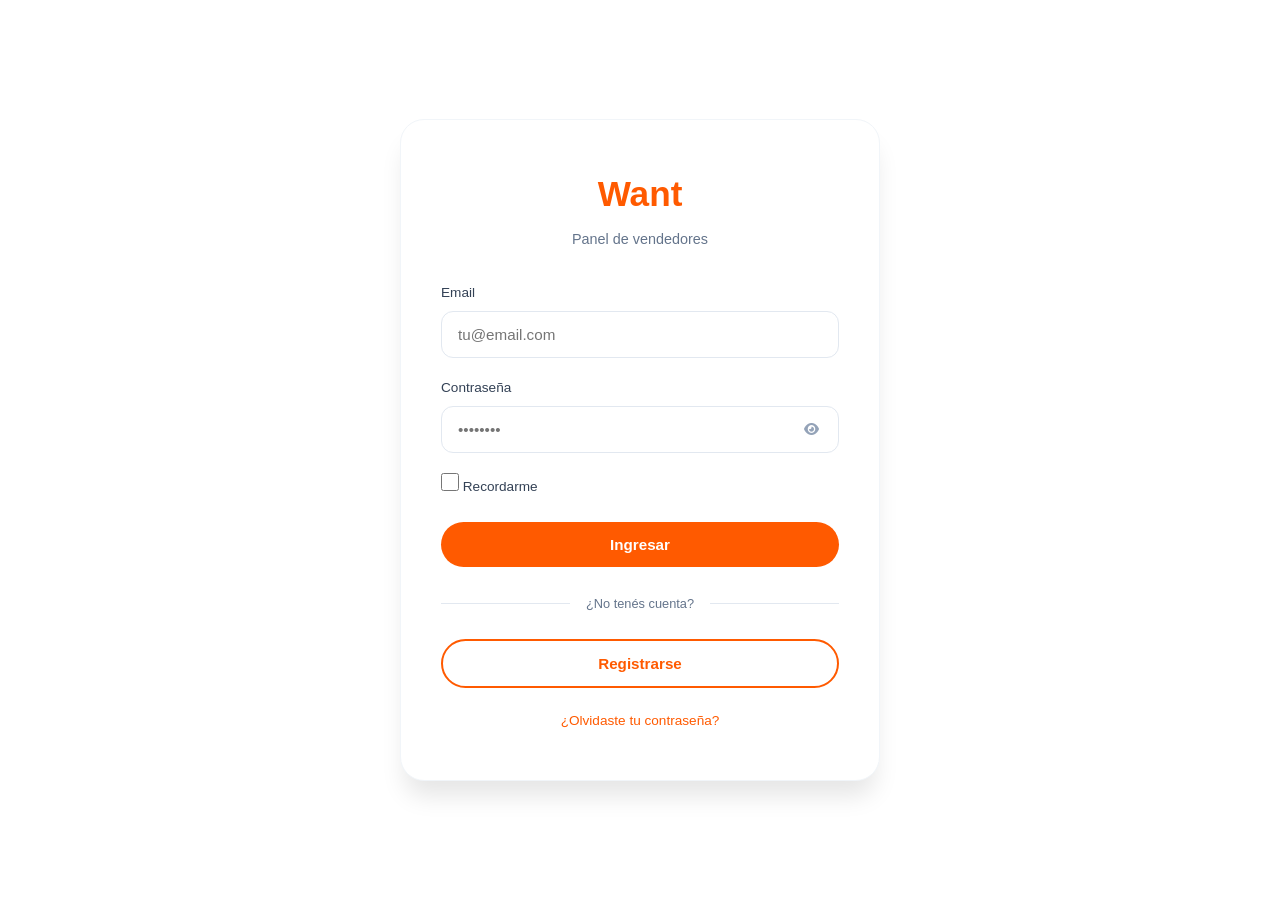
==== admin.html @ cc8fcf91 "Solucionando detalles del panel/vendedor" ====
<!DOCTYPE html>
<html lang="es">
<head>
    <meta charset="UTF-8">
    <meta name="viewport" content="width=device-width, initial-scale=1.0, viewport-fit=cover, maximum-scale=5.0, user-scalable=yes, shrink-to-fit=no">
    <meta name="apple-mobile-web-app-capable" content="yes">
    <meta name="apple-mobile-web-app-status-bar-style" content="black-translucent">
    <title>Want | Panel de Vendedor</title>
    
    <link rel="icon" href="data:image/svg+xml,%3Csvg xmlns='http://www.w3.org/2000/svg' viewBox='0 0 100 100'%3E%3Ctext x='50' y='75' font-size='70' font-weight='bold' text-anchor='middle' fill='%23FF5A00'%3EW%3C/text%3E%3C/svg%3E">
    <link rel="stylesheet" href="css/admin.css">
    <link rel="stylesheet" href="https://cdnjs.cloudflare.com/ajax/libs/font-awesome/6.4.0/css/all.min.css">
</head>
<body>
    <div class="app-wrapper">
        <!-- SIDEBAR - SOLO ESCRITORIO -->
        <aside class="sidebar" id="sidebar">
            <div class="sidebar-header">
                <div class="sidebar-logo">
                    <img src="https://res.cloudinary.com/dlsmvyz8r/image/upload/v1775997469/logo-want-app-online-pedidos_faeoxm.png" alt="Want" style="height: 32px; width: auto;">
                </div>
            </div>
            
            <nav class="sidebar-nav">
                <button class="sidebar-nav-btn active" data-tab="pedidos" id="sidebar-btn-pedidos">
                    <i class="fas fa-box"></i>
                    <span>Pedidos</span>
                    <span class="sidebar-badge" id="sidebar-badge-pedidos">0</span>
                </button>
                <button class="sidebar-nav-btn" data-tab="productos" id="sidebar-btn-productos">
                    <i class="fas fa-pizza-slice"></i>
                    <span>Productos</span>
                    <span class="sidebar-badge" id="sidebar-badge-productos">0</span>
                </button>
                <button class="sidebar-nav-btn" data-tab="delivery" id="sidebar-btn-delivery">
                    <i class="fas fa-truck"></i>
                    <span>Delivery</span>
                    <span class="sidebar-badge" id="sidebar-badge-delivery">0</span>
                </button>
                <button class="sidebar-nav-btn" data-tab="reportes" id="sidebar-btn-reportes">
                    <i class="fas fa-chart-line"></i>
                    <span>Reportes</span>
                </button>
            </nav>
            
            <div class="sidebar-footer">
                <div class="sidebar-perfil-block" id="sidebar-perfil-block">
                    <div class="perfil-logo-container">
                        <img src="" alt="Logo" id="sidebar-logo-img" style="width: 56px; height: 56px; border-radius: 12px; object-fit: cover; display: none;">
                        <div id="sidebar-logo-placeholder" style="width: 56px; height: 56px; border-radius: 12px; background: linear-gradient(135deg, #FF5A00, #FF7A00); display: flex; align-items: center; justify-content: center; color: white; font-size: 1.5rem;">
                            <i class="fas fa-user-circle"></i>
                        </div>
                    </div>
                    <div class="perfil-info-block">
                        <span class="perfil-nombre-corto" id="sidebar-perfil-nombre">Negocio</span>
                    </div>
                    <button class="btn-editar-perfil" id="btn-editar-perfil-sidebar" title="Editar mis datos">
                        <i class="fas fa-chevron-right"></i>
                    </button>
                </div>
                
                <button class="sidebar-logout" id="sidebar-logout-btn">
                    <i class="fas fa-sign-out-alt"></i>
                    <span>Cerrar sesión</span>
                </button>
            </div>
        </aside>

        <!-- CONTENIDO PRINCIPAL -->
        <main class="main-content">
            <!-- TOP BAR -->
            <header class="top-bar">
                <div class="top-bar-left">
                    <!-- ✅ AVATAR PERFIL MÓVIL (reemplaza hamburguesa) -->
                    <button class="avatar-perfil-mobile" id="avatar-perfil-mobile">
                        <img src="" alt="Perfil" id="header-avatar-img" style="width: 40px; height: 40px; border-radius: 50%; object-fit: cover; display: none;">
                        <div id="header-avatar-placeholder" style="width: 40px; height: 40px; border-radius: 50%; background: linear-gradient(135deg, #FF5A00, #FF7A00); display: flex; align-items: center; justify-content: center; color: white; font-size: 1.2rem;">
                            <i class="fas fa-user-circle"></i>
                        </div>
                    </button>
                    <div class="top-bar-titulo">
                        <h1><span id="top-bar-titulo-texto" class="top-bar-titulo-texto">Pedidos</span><span id="top-bar-nombre-vendedor" class="top-bar-nombre-vendedor">Negocio</span></h1>
                    </div>
                </div>
                
                <div class="top-bar-right">
                    <div class="estado-toggle-top">
                        <span class="estado-label-top" id="estado-abierto-texto">Abierto</span>
                        <label class="toggle-switch">
                            <input type="checkbox" id="toggle-estado-switch">
                            <span class="toggle-slider"></span>
                        </label>
                    </div>
                    
                    <div class="notificaciones-container">
                        <button class="btn-notificaciones-top" id="btn-notificaciones">
                            <i class="fas fa-bell"></i>
                            <span class="notificaciones-count" id="notificaciones-count">0</span>
                        </button>
                        <div class="notificaciones-panel" id="notificaciones-panel">
                            <div class="notificaciones-header">
                                <span>Notificaciones</span>
                                <button class="btn-cerrar-notif" id="btn-cerrar-notif">&times;</button>
                            </div>
                            <div class="notificaciones-lista" id="notificaciones-lista">
                                <div class="notificaciones-vacio">
                                    <i class="fas fa-bell-slash"></i>
                                    <p>No hay notificaciones</p>
                                </div>
                            </div>
                        </div>
                    </div>
                </div>
            </header>

            <!-- CONTENEDOR DE PÁGINAS -->
            <div class="page-container">
                <!-- PANTALLA DE LOGIN/REGISTRO -->
                <div class="admin-auth" id="admin-auth">
                    <div class="auth-card">
                        <div class="auth-logo">
                            <h1 class="auth-logo-text">Want</h1>
                            <p class="auth-subtitle">Panel de vendedores</p>
                        </div>
                        
                        <div class="auth-panel active" id="login-panel">
                            <form id="login-form">
                                <div class="form-group">
                                    <label>Email</label>
                                    <input type="email" id="login-email" placeholder="tu@email.com" required>
                                </div>
                                <div class="form-group">
                                    <label>Contraseña</label>
                                    <div class="password-wrapper">
                                        <input type="password" id="login-password" placeholder="••••••••" required>
                                        <button type="button" class="toggle-password" data-target="login-password">
                                            <i class="fas fa-eye"></i>
                                        </button>
                                    </div>
                                </div>
                                <div class="form-group remember-group">
                                    <label class="checkbox-label">
                                        <input type="checkbox" id="remember-me"> Recordarme
                                    </label>
                                </div>
                                <button type="submit" class="btn btn-primary btn-block">Ingresar</button>
                            </form>
                            <div class="auth-divider"><span>¿No tenés cuenta?</span></div>
                            <button class="btn btn-outline btn-block" id="btn-show-register">Registrarse</button>
                            <div class="auth-links">
                                <button class="link-btn" id="btn-show-recover">¿Olvidaste tu contraseña?</button>
                            </div>
                        </div>

                        <div class="auth-panel" id="register-panel">
                            <button class="back-to-login" id="back-to-login">
                                <i class="fas fa-arrow-left"></i> Volver al inicio
                            </button>
                            <form id="register-form">
                                <div class="form-row">
                                    <div class="form-group half">
                                        <label>Nombre del negocio *</label>
                                        <input type="text" id="reg-nombre" required>
                                    </div>
                                    <div class="form-group half">
                                        <label>Email *</label>
                                        <input type="email" id="reg-email" required>
                                    </div>
                                </div>
                                <div class="form-row">
                                    <div class="form-group half">
                                        <label>Teléfono *</label>
                                        <input type="tel" id="reg-telefono" placeholder="5491112345678" required>
                                    </div>
                                    <div class="form-group half">
                                        <label>Dirección *</label>
                                        <input type="text" id="reg-direccion" required>
                                    </div>
                                </div>
                                <div class="form-group">
                                    <label>Rubro(s) del negocio *</label>
                                    <div class="rubros-selector" id="rubros-selector-registro"></div>
                                    <small class="input-help">Puedes seleccionar uno o varios rubros</small>
                                    <div class="rubros-seleccionados-info">
                                        <strong>Rubros seleccionados:</strong> <span id="rubros-lista-registro">Ninguno</span>
                                    </div>
                                </div>
                                <div class="form-group">
                                    <label>Horario de atención</label>
                                    <input type="text" id="reg-horario" placeholder="Ej: Lun a Dom 18-24hs">
                                </div>
                                <div class="form-group">
                                    <label>Logo del negocio</label>
                                    <input type="file" id="reg-logo" accept="image/*">
                                    <div id="reg-logo-preview" class="image-preview"></div>
                                </div>
                                <div class="form-row">
                                    <div class="form-group half">
                                        <label>Contraseña *</label>
                                        <div class="password-wrapper">
                                            <input type="password" id="reg-password" required>
                                            <button type="button" class="toggle-password" data-target="reg-password">
                                                <i class="fas fa-eye"></i>
                                            </button>
                                        </div>
                                    </div>
                                    <div class="form-group half">
                                        <label>Confirmar *</label>
                                        <div class="password-wrapper">
                                            <input type="password" id="reg-password2" required>
                                            <button type="button" class="toggle-password" data-target="reg-password2">
                                                <i class="fas fa-eye"></i>
                                            </button>
                                        </div>
                                    </div>
                                </div>
                                <button type="submit" class="btn btn-primary btn-block">Registrarse</button>
                            </form>
                        </div>

                        <div class="auth-panel" id="recover-panel">
                            <button class="back-to-login" id="back-to-login-recover">
                                <i class="fas fa-arrow-left"></i> Volver al inicio
                            </button>
                            <form id="recover-form">
                                <div class="form-group">
                                    <label>Email</label>
                                    <input type="email" id="recover-email" required>
                                </div>
                                <button type="submit" class="btn btn-primary btn-block">Enviar código</button>
                            </form>
                            <div id="recover-code-section" style="display: none;">
                                <div class="form-group">
                                    <label>Código de recuperación</label>
                                    <input type="text" id="recover-code" placeholder="Ingresa el código de 6 dígitos">
                                </div>
                                <div class="form-row">
                                    <div class="form-group half">
                                        <label>Nueva contraseña</label>
                                        <div class="password-wrapper">
                                            <input type="password" id="recover-new-password">
                                            <button type="button" class="toggle-password" data-target="recover-new-password">
                                                <i class="fas fa-eye"></i>
                                            </button>
                                        </div>
                                    </div>
                                    <div class="form-group half">
                                        <label>Confirmar</label>
                                        <div class="password-wrapper">
                                            <input type="password" id="recover-new-password2">
                                            <button type="button" class="toggle-password" data-target="recover-new-password2">
                                                <i class="fas fa-eye"></i>
                                            </button>
                                        </div>
                                    </div>
                                </div>
                                <button class="btn btn-primary btn-block" id="btn-reset-password">Restablecer contraseña</button>
                            </div>
                        </div>
                    </div>
                </div>

                <!-- PANEL ADMIN (después de login) -->
                <div class="admin-panel" id="admin-panel" style="display: none;">
                    <!-- TAB PEDIDOS -->
                    <div class="tab-content active" id="tab-pedidos">
                        <div class="metrics-grid metrics-pedidos" id="metrics-pedidos-grid">
                            <div class="metric-card">
                                <div class="metric-icon"><i class="fas fa-calendar-day"></i></div>
                                <div class="metric-info">
                                    <h3 id="ventas-hoy">$0</h3>
                                    <p>Ventas hoy</p>
                                </div>
                            </div>
                            <div class="metric-card">
                                <div class="metric-icon"><i class="fas fa-check-circle"></i></div>
                                <div class="metric-info">
                                    <h3 id="pedidos-entregados">0</h3>
                                    <p>Entregados</p>
                                </div>
                            </div>
                            <div class="metric-card">
                                <div class="metric-icon"><i class="fas fa-clock"></i></div>
                                <div class="metric-info">
                                    <h3 id="pedidos-pendientes">0</h3>
                                    <p>Pendientes</p>
                                </div>
                            </div>
                            <div class="metric-card">
                                <div class="metric-icon"><i class="fas fa-bell"></i></div>
                                <div class="metric-info">
                                    <h3 id="pedidos-nuevos-count">0</h3>
                                    <p>Nuevos pedidos</p>
                                </div>
                            </div>
                        </div>
                        
                        <div class="filtros-buscador">
                            <div class="filtros-pedidos">
                                <span class="filtros-scroll-hint"><i class="fas fa-chevron-left"></i></span>
                                <button class="filtro-btn active" data-estado="preparando">
                                    <i class="fas fa-clock"></i> Nuevos <span id="count-preparando">0</span>
                                </button>
                                <button class="filtro-btn" data-estado="en preparacion">
                                    <i class="fas fa-utensils"></i> Preparación <span id="count-preparacion">0</span>
                                </button>
                                <button class="filtro-btn" data-estado="en camino">
                                    <i class="fas fa-truck"></i> En camino <span id="count-camino">0</span>
                                </button>
                                <button class="filtro-btn" data-estado="entregado">
                                    <i class="fas fa-check-circle"></i> Entregados <span id="count-entregado">0</span>
                                </button>
                                <span class="filtros-scroll-hint"><i class="fas fa-chevron-right"></i></span>
                            </div>
                            <div class="buscador-container">
                                <div class="buscador-input">
                                    <i class="fas fa-search"></i>
                                    <input type="text" id="buscador-pedidos" placeholder="Buscar por #ID, nombre..." autocomplete="off">
                                    <button class="btn-limpiar-buscador" id="btn-limpiar-buscador" style="display: none;">
                                        <i class="fas fa-times"></i>
                                    </button>
                                </div>
                                <button class="btn-nuevo-pedido" id="btn-nuevo-pedido">
                                    <i class="fas fa-plus-circle"></i> Nuevo
                                </button>
                            </div>
                        </div>
                        
                        <div class="pedidos-container" id="pedidos-container">
                            <div class="loading">
                                <div class="spinner"></div>
                                <p>Cargando pedidos...</p>
                            </div>
                        </div>
                    </div>

                    <!-- TAB PRODUCTOS -->
                    <div class="tab-content" id="tab-productos">
                        <div class="productos-header-actions">
                            <button class="btn-primary" id="btn-agregar-producto">
                                <i class="fas fa-plus"></i> Agregar producto
                            </button>
                        </div>
                        <div class="productos-admin-grid" id="productos-admin-grid">
                            <div class="loading">
                                <div class="spinner"></div>
                                <p>Cargando productos...</p>
                            </div>
                        </div>
                    </div>

                    <!-- TAB DELIVERY -->
                    <div class="tab-content" id="tab-delivery">
                        <div class="delivery-header-actions">
                            <button class="btn-primary" id="btn-agregar-delivery">
                                <i class="fas fa-plus"></i> Agregar delivery
                            </button>
                        </div>
                        <div class="delivery-grid" id="delivery-grid">
                            <div class="loading">
                                <div class="spinner"></div>
                                <p>Cargando deliveries...</p>
                            </div>
                        </div>
                    </div>

                    <!-- TAB REPORTES -->
                    <div class="tab-content" id="tab-reportes">
                        <div class="reportes-container">
                            <div class="reportes-section">
                                <h3 class="reportes-titulo"><i class="fas fa-chart-simple"></i> Detalle de ventas</h3>
                                <div class="reportes-metrics">
                                    <div class="reporte-card">
                                        <div class="reporte-icon"><i class="fas fa-calendar-day"></i></div>
                                        <div class="reporte-info">
                                            <h4>Ventas hoy</h4>
                                            <p id="reporte-ventas-hoy">$0</p>
                                        </div>
                                    </div>
                                    <div class="reporte-card">
                                        <div class="reporte-icon"><i class="fas fa-calendar-week"></i></div>
                                        <div class="reporte-info">
                                            <h4>Ventas semana</h4>
                                            <p id="reporte-ventas-semana">$0</p>
                                        </div>
                                    </div>
                                    <div class="reporte-card">
                                        <div class="reporte-icon"><i class="fas fa-calendar-alt"></i></div>
                                        <div class="reporte-info">
                                            <h4>Ventas mes</h4>
                                            <p id="reporte-ventas-mes">$0</p>
                                        </div>
                                    </div>
                                    <div class="reporte-card">
                                        <div class="reporte-icon"><i class="fas fa-check-circle"></i></div>
                                        <div class="reporte-info">
                                            <h4>Entregados</h4>
                                            <p id="reporte-pedidos-entregados">0</p>
                                        </div>
                                    </div>
                                    <div class="reporte-card">
                                        <div class="reporte-icon"><i class="fas fa-clock"></i></div>
                                        <div class="reporte-info">
                                            <h4>Pendientes</h4>
                                            <p id="reporte-pedidos-pendientes">0</p>
                                        </div>
                                    </div>
                                    <div class="reporte-card">
                                        <div class="reporte-icon"><i class="fas fa-truck"></i></div>
                                        <div class="reporte-info">
                                            <h4>Total pedidos</h4>
                                            <p id="reporte-total-pedidos">0</p>
                                        </div>
                                    </div>
                                </div>
                            </div>
                            <div class="reportes-section">
                                <h3 class="reportes-titulo"><i class="fas fa-crown"></i> Top productos más vendidos</h3>
                                <div id="reporte-top-productos" class="reportes-lista">
                                    <div class="loading-small">Cargando...</div>
                                </div>
                            </div>
                            <div class="reportes-section">
                                <h3 class="reportes-titulo"><i class="fas fa-chart-line"></i> Ventas por día (últimos 7 días)</h3>
                                <div id="reporte-ventas-dias" class="reportes-dias">
                                    <div class="loading-small">Cargando...</div>
                                </div>
                            </div>
                            <div class="reportes-section">
                                <h3 class="reportes-titulo"><i class="fas fa-history"></i> Últimos 10 pedidos</h3>
                                <div id="reporte-ultimos-pedidos" class="reportes-pedidos-lista">
                                    <div class="loading-small">Cargando...</div>
                                </div>
                            </div>
                        </div>
                    </div>
                </div>
            </div>
        </main>
    </div>

    <!-- BOTTOM NAVIGATION - MÓVIL -->
    <nav class="bottom-nav" id="bottom-nav">
        <button class="bottom-nav-btn active" data-tab="pedidos" id="bottom-nav-pedidos">
            <i class="fas fa-box"></i>
            <span>Pedidos</span>
        </button>
        <button class="bottom-nav-btn" data-tab="productos" id="bottom-nav-productos">
            <i class="fas fa-pizza-slice"></i>
            <span>Productos</span>
        </button>
        <button class="bottom-nav-btn" data-tab="delivery" id="bottom-nav-delivery">
            <i class="fas fa-truck"></i>
            <span>Delivery</span>
        </button>
        <button class="bottom-nav-btn" data-tab="reportes" id="bottom-nav-reportes">
            <i class="fas fa-chart-line"></i>
            <span>Reportes</span>
        </button>
    </nav>

    <!-- MODALES (MANTENIDOS IGUAL) -->
    <div class="modal" id="modal-rubros">
        <div class="modal-content" style="max-width: 500px;">
            <div class="modal-header">
                <h3><i class="fas fa-tags"></i> Seleccionar rubros</h3>
                <button class="modal-close" onclick="cerrarModalRubros()">&times;</button>
            </div>
            <div class="modal-body">
                <p class="modal-help">Selecciona uno o varios rubros para tu negocio:</p>
                <div class="rubros-grid" id="rubros-grid-modal"></div>
                <div class="rubros-seleccionados-info">
                    <strong>Rubros seleccionados:</strong> <span id="rubros-seleccionados-lista">Ninguno</span>
                </div>
            </div>
            <div class="modal-footer">
                <button class="btn-outline" onclick="cerrarModalRubros()">Cancelar</button>
                <button class="btn-primary" id="btn-confirmar-rubros">Confirmar selección</button>
            </div>
        </div>
    </div>

    <div class="modal" id="modal-perfil">
        <div class="modal-content" style="max-width: 650px;">
            <div class="modal-header">
                <h3><i class="fas fa-user-circle"></i> Mi perfil</h3>
                <button class="modal-close" onclick="cerrarModalPerfil()">&times;</button>
            </div>
            <div class="modal-body">
                <div class="perfil-header">
                    <div class="perfil-avatar" id="perfil-avatar-container">
                        <div id="perfil-avatar-img" style="width: 80px; height: 80px; border-radius: 16px; background: linear-gradient(135deg, #FF5A00, #FF7A00); display: flex; align-items: center; justify-content: center; color: white; font-size: 2rem;">
                            <i class="fas fa-user-circle"></i>
                        </div>
                        <button type="button" class="btn-cambiar-avatar" id="btn-cambiar-logo" title="Cambiar logo">
                            <i class="fas fa-pencil-alt"></i>
                        </button>
                        <input type="file" id="perfil-logo-input" accept="image/*" style="display: none;">
                    </div>
                    <div class="perfil-info">
                        <h3 id="perfil-nombre-display"></h3>
                        <p id="perfil-email-display"></p>
                    </div>
                </div>
                <form id="perfil-form" class="perfil-form">
                    <div class="form-row">
                        <div class="form-group">
                            <label>Nombre del negocio</label>
                            <input type="text" id="perfil-nombre" class="form-control">
                        </div>
                        <div class="form-group">
                            <label>Teléfono (WhatsApp)</label>
                            <input type="tel" id="perfil-telefono" class="form-control">
                        </div>
                    </div>
                    <div class="form-row">
                        <div class="form-group">
                            <label>Dirección</label>
                            <input type="text" id="perfil-direccion" class="form-control">
                        </div>
                        <div class="form-group">
                            <label>Horario de atención</label>
                            <input type="text" id="perfil-horario" class="form-control">
                        </div>
                    </div>
                    <div class="form-group">
                        <label>Rubro(s) del negocio</label>
                        <div id="perfil-rubros-container" class="rubros-tags-container"></div>
                        <button type="button" class="btn-outline" id="btn-editar-rubros" style="margin-top: 8px; font-size: 12px; padding: 6px 12px;">
                            <i class="fas fa-edit"></i> Editar rubros
                        </button>
                    </div>
                    <div class="form-group">
                        <label>Descripción del negocio</label>
                        <textarea id="perfil-descripcion" rows="3" class="form-control" placeholder="Describe tu negocio, especialidades, horarios, etc."></textarea>
                        <small class="input-help">Esta descripción se mostrará en tu tienda para que los clientes te conozcan mejor.</small>
                    </div>
                    <div class="form-group">
                        <label>Cambiar contraseña</label>
                        <input type="password" id="perfil-new-password" class="form-control" placeholder="Dejar vacío para no cambiar">
                    </div>
                    <button type="submit" class="btn-primary btn-save">Guardar todos los cambios</button>
                </form>
            </div>
        </div>
    </div>

    <div class="modal" id="modal-producto">
        <div class="modal-content modal-producto">
            <div class="modal-header">
                <h3 id="modal-producto-title">Nuevo producto</h3>
                <button class="modal-close" onclick="cerrarModalProducto()">&times;</button>
            </div>
            <div class="modal-body">
                <form id="producto-form">
                    <input type="hidden" id="producto-id">
                    <div class="form-group">
                        <label>Nombre del producto *</label>
                        <input type="text" id="producto-nombre" required>
                    </div>
                    <div class="form-group">
                        <label>Descripción</label>
                        <textarea id="producto-descripcion" rows="3"></textarea>
                    </div>
                    <div class="form-group">
                        <label>Precio *</label>
                        <input type="number" id="producto-precio" step="100" required>
                    </div>
                    <div class="form-group">
                        <label>Imagen del producto</label>
                        <input type="file" id="producto-imagen" accept="image/*">
                        <div id="producto-imagen-preview" class="image-preview"></div>
                    </div>
                    <div class="form-group">
                        <label>Disponible</label>
                        <select id="producto-disponible">
                            <option value="SI">Sí</option>
                            <option value="NO">No</option>
                        </select>
                    </div>
                </form>
            </div>
            <div class="modal-footer">
                <button class="btn-primary" id="guardar-producto">Guardar producto</button>
                <button class="btn-outline" onclick="cerrarModalProducto()">Cancelar</button>
            </div>
        </div>
    </div>

    <div class="modal" id="modal-delivery">
        <div class="modal-content">
            <div class="modal-header">
                <h3 id="modal-delivery-title">Nuevo delivery</h3>
                <button class="modal-close" onclick="cerrarModalDelivery()">&times;</button>
            </div>
            <div class="modal-body">
                <form id="delivery-form">
                    <input type="hidden" id="delivery-id">
                    <div class="form-group">
                        <label>Nombre del delivery *</label>
                        <input type="text" id="delivery-nombre" required>
                    </div>
                    <div class="form-group">
                        <label>WhatsApp *</label>
                        <input type="tel" id="delivery-telefono" placeholder="5491112345678" required>
                        <small class="input-help">Ejemplo: 5491112345678 (código país + número)</small>
                    </div>
                </form>
            </div>
            <div class="modal-footer">
                <button class="btn-primary" id="guardar-delivery">Guardar delivery</button>
                <button class="btn-outline" onclick="cerrarModalDelivery()">Cancelar</button>
            </div>
        </div>
    </div>

    <div class="modal" id="modal-tiempo-entrega">
        <div class="modal-content small">
            <div class="modal-header">
                <h3>Tiempo estimado de entrega</h3>
                <button class="modal-close" onclick="cerrarModalTiempo()">&times;</button>
            </div>
            <div class="modal-body">
                <div class="form-group">
                    <label for="tiempo-entrega-input">¿En cuánto tiempo estará listo el pedido?</label>
                    <input type="text" id="tiempo-entrega-input" class="form-control" placeholder="Ej: 45 minutos, 1 hora" autocomplete="off">
                </div>
            </div>
            <div class="modal-footer">
                <button class="btn-secondary" id="btn-cancelar-tiempo">Cancelar</button>
                <button class="btn-primary" id="btn-confirmar-tiempo">Confirmar y preparar</button>
            </div>
        </div>
    </div>

    <div class="modal" id="modal-coordinar-transferencia">
        <div class="modal-content small">
            <div class="modal-header">
                <h3><i class="fas fa-exchange-alt"></i> Coordinar pago por transferencia</h3>
                <button class="modal-close" onclick="cerrarModalCoordinarTransferencia()">&times;</button>
            </div>
            <div class="modal-body">
                <div class="form-group">
                    <label>CBU / Alias / Datos bancarios</label>
                    <textarea id="cbu-alias" rows="3" class="form-control" placeholder="Ej: CBU: 1234567890123456789012&#10;Alias: tu.negocio.alias&#10;Banco: Nación"></textarea>
                    <small class="input-help">El cliente verá estos datos para realizar la transferencia</small>
                </div>
                <div class="info-box" style="background: #FFF5EB; padding: 12px; border-radius: 12px; margin-top: 12px;">
                    <i class="fas fa-info-circle"></i>
                    <span style="font-size: 0.75rem;">Al enviar, se le enviará al cliente el detalle completo del pedido junto con tus datos bancarios para que realice la transferencia.</span>
                </div>
            </div>
            <div class="modal-footer">
                <button class="btn-outline" onclick="cerrarModalCoordinarTransferencia()">Cancelar</button>
                <button class="btn-primary" id="btn-enviar-coordinacion">Enviar y coordinar</button>
            </div>
        </div>
    </div>

    <div class="modal" id="modal-editar-pedido">
        <div class="modal-content" style="max-width: 700px;">
            <div class="modal-header">
                <h3>Editar pedido #<span id="edit-pedido-id-display"></span></h3>
                <button class="modal-close" onclick="cerrarModalEditarPedido()">&times;</button>
            </div>
            <div class="modal-body">
                <form id="editar-pedido-form">
                    <input type="hidden" id="edit-pedido-id">
                    <div class="form-row">
                        <div class="form-group half">
                            <label>Nombre del cliente *</label>
                            <input type="text" id="edit-cliente-nombre" required>
                        </div>
                        <div class="form-group half">
                            <label>Teléfono *</label>
                            <input type="tel" id="edit-cliente-telefono" required>
                        </div>
                    </div>
                    <div class="form-group">
                        <label>Dirección de entrega *</label>
                        <input type="text" id="edit-direccion" required>
                    </div>
                    <div class="form-group">
                        <label>Detalles del pedido</label>
                        <textarea id="edit-detalles" rows="2"></textarea>
                    </div>
                    <div class="form-group">
                        <label>Método de pago</label>
                        <select id="edit-metodo-pago">
                            <option value="efectivo">Efectivo</option>
                            <option value="transferencia">Transferencia bancaria</option>
                        </select>
                    </div>
                    <div class="form-group">
                        <label>Estado del pedido</label>
                        <select id="edit-estado">
                            <option value="preparando">Nuevo</option>
                            <option value="en preparacion">En preparación</option>
                            <option value="en camino">En camino</option>
                            <option value="entregado">Entregado</option>
                        </select>
                    </div>
                    <div class="form-group">
                        <label>Productos</label>
                        <div id="productos-editar-container" class="productos-seleccion"></div>
                        <button type="button" class="btn-outline" id="btn-agregar-producto-editar" style="width: 100%; margin-top: 10px;">
                            <i class="fas fa-plus"></i> Agregar producto
                        </button>
                    </div>
                    <div class="form-group">
                        <label>Total</label>
                        <input type="text" id="edit-total" readonly style="background: var(--gray-50); font-weight: bold; color: var(--primary);">
                    </div>
                </form>
            </div>
            <div class="modal-footer">
                <button class="btn-primary" id="guardar-editar-pedido">Guardar cambios</button>
                <button class="btn-outline" onclick="cerrarModalEditarPedido()">Cancelar</button>
            </div>
        </div>
    </div>

    <div class="modal" id="modal-nuevo-pedido">
        <div class="modal-content" style="max-width: 700px;">
            <div class="modal-header">
                <h3>Crear nuevo pedido</h3>
                <button class="modal-close" onclick="cerrarModalNuevoPedido()">&times;</button>
            </div>
            <div class="modal-body">
                <form id="nuevo-pedido-form">
                    <div class="form-row">
                        <div class="form-group half">
                            <label>Nombre del cliente *</label>
                            <input type="text" id="nuevo-cliente-nombre" required>
                        </div>
                        <div class="form-group half">
                            <label>Teléfono *</label>
                            <input type="tel" id="nuevo-cliente-telefono" required>
                        </div>
                    </div>
                    <div class="form-group">
                        <label>Dirección de entrega *</label>
                        <input type="text" id="nuevo-direccion" required>
                    </div>
                    <div class="form-group">
                        <label>Detalles del pedido</label>
                        <textarea id="nuevo-detalles" rows="2"></textarea>
                    </div>
                    <div class="form-group">
                        <label>Método de pago</label>
                        <select id="nuevo-metodo-pago">
                            <option value="efectivo">Efectivo</option>
                            <option value="transferencia">Transferencia bancaria</option>
                        </select>
                    </div>
                    <div class="form-group">
                        <label>Productos</label>
                        <div id="productos-nuevo-container" class="productos-seleccion"></div>
                        <button type="button" class="btn-outline" id="btn-agregar-producto-nuevo" style="width: 100%; margin-top: 10px;">
                            <i class="fas fa-plus"></i> Agregar producto
                        </button>
                    </div>
                    <div class="form-group">
                        <label>Total</label>
                        <input type="text" id="nuevo-total" readonly style="background: var(--gray-50); font-weight: bold; color: var(--primary);">
                    </div>
                </form>
            </div>
            <div class="modal-footer">
                <button class="btn-primary" id="guardar-nuevo-pedido">Crear pedido</button>
                <button class="btn-outline" onclick="cerrarModalNuevoPedido()">Cancelar</button>
            </div>
        </div>
    </div>

    <div class="modal" id="modal-seleccionar-producto">
        <div class="modal-content" style="max-width: 500px;">
            <div class="modal-header">
                <h3>Seleccionar producto</h3>
                <button class="modal-close" onclick="cerrarModalSeleccionarProducto()">&times;</button>
            </div>
            <div class="modal-body">
                <div class="form-group">
                    <label>Producto</label>
                    <select id="select-producto" class="form-control">
                        <option value="">Seleccionar...</option>
                    </select>
                </div>
                <div class="form-group">
                    <label>Cantidad</label>
                    <input type="number" id="select-cantidad" value="1" min="1" class="form-control">
                </div>
            </div>
            <div class="modal-footer">
                <button class="btn-primary" id="btn-confirmar-agregar-producto">Agregar</button>
                <button class="btn-outline" onclick="cerrarModalSeleccionarProducto()">Cancelar</button>
            </div>
        </div>
    </div>

    <div class="modal" id="modal-asignar-delivery">
        <div class="modal-content">
            <div class="modal-header">
                <h3>Asignar delivery</h3>
                <button class="modal-close" onclick="cerrarModalAsignarDelivery()">&times;</button>
            </div>
            <div class="modal-body">
                <div class="form-group">
                    <label>Seleccionar delivery</label>
                    <select id="select-delivery" class="form-control">
                        <option value="">Seleccionar...</option>
                    </select>
                </div>
                <div id="info-pedido-asignar" style="margin-top: 16px; padding: 12px; background: var(--gray-50); border-radius: var(--radius-md);">
                    <p><strong>Pedido #<span id="asignar-pedido-id"></span></strong></p>
                    <p>Cliente: <span id="asignar-cliente-nombre"></span></p>
                    <p>Total: <span id="asignar-total"></span></p>
                </div>
            </div>
            <div class="modal-footer">
                <button class="btn-primary" id="btn-enviar-delivery">Enviar al delivery</button>
                <button class="btn-outline" onclick="cerrarModalAsignarDelivery()">Cancelar</button>
            </div>
        </div>
    </div>

    <script src="https://cdn.jsdelivr.net/npm/@supabase/supabase-js@2"></script>
    <script src="js/supabase-vendedor.js"></script>
    <script src="js/admin.js"></script>
    
    <script>
        (async function() {
            if (typeof supabaseVendedorClient !== 'undefined') {
                const { data } = await supabaseVendedorClient.auth.getSession();
                if (data.session) {
                    console.log('🔄 Cerrando sesión previa');
                    await supabaseVendedorClient.auth.signOut();
                }
            }
        })();
    </script>

    <script>
        document.addEventListener('DOMContentLoaded', function() {
            // CAMBIAR DE PESTAÑA
            function cambiarTab(tabId) {
                const titulos = {'pedidos':'Pedidos','productos':'Productos','delivery':'Delivery','reportes':'Reportes'};
                const tituloTexto = document.getElementById('top-bar-titulo-texto');
                if (tituloTexto) tituloTexto.textContent = titulos[tabId] || 'Pedidos';
                document.querySelectorAll('.tab-content').forEach(tc => tc.classList.remove('active'));
                document.getElementById('tab-' + tabId)?.classList.add('active');
                document.querySelectorAll('.sidebar-nav-btn, .bottom-nav-btn').forEach(btn => {
                    btn.classList.remove('active');
                    if (btn.dataset.tab === tabId) btn.classList.add('active');
                });
                const metricsGrid = document.getElementById('metrics-pedidos-grid');
                if (metricsGrid) metricsGrid.style.display = (tabId === 'pedidos') ? 'grid' : 'none';
            }
            
            document.querySelectorAll('.sidebar-nav-btn, .bottom-nav-btn').forEach(btn => {
                btn.addEventListener('click', () => cambiarTab(btn.dataset.tab));
            });
            
            // ABRIR PERFIL (AVATAR MÓVIL)
            function abrirPerfil() {
                if (typeof abrirModalPerfil === 'function') abrirModalPerfil();
                else document.getElementById('modal-perfil')?.classList.add('active');
            }
            
            document.getElementById('avatar-perfil-mobile')?.addEventListener('click', abrirPerfil);
            document.getElementById('btn-editar-perfil-sidebar')?.addEventListener('click', abrirPerfil);
            document.getElementById('sidebar-perfil-block')?.addEventListener('click', abrirPerfil);
            
            // CERRAR SESIÓN
            function cerrarSesion() {
                if (typeof logout === 'function') logout();
                else if (typeof supabaseVendedorClient !== 'undefined') {
                    supabaseVendedorClient.auth.signOut().then(() => {
                        localStorage.clear(); sessionStorage.clear();
                        window.location.href = 'admin.html';
                    });
                } else { localStorage.clear(); sessionStorage.clear(); window.location.reload(); }
            }
            
            document.getElementById('sidebar-logout-btn')?.addEventListener('click', cerrarSesion);
            
            // ACTUALIZAR NOMBRE Y AVATAR
            setTimeout(() => {
                const nombreNegocio = localStorage.getItem('vendedor_nombre') || sessionStorage.getItem('vendedor_nombre') || 'Negocio';
                const logoUrl = localStorage.getItem('vendedor_logo') || sessionStorage.getItem('vendedor_logo');
                document.getElementById('sidebar-perfil-nombre').textContent = nombreNegocio;
                
                if (logoUrl) {
                    const avatarImg = document.getElementById('header-avatar-img');
                    const placeholder = document.getElementById('header-avatar-placeholder');
                    const sidebarImg = document.getElementById('sidebar-logo-img');
                    const sidebarPlaceholder = document.getElementById('sidebar-logo-placeholder');
                    
                    if (avatarImg) { avatarImg.src = logoUrl; avatarImg.style.display = 'flex'; }
                    if (placeholder) placeholder.style.display = 'none';
                    if (sidebarImg) { sidebarImg.src = logoUrl; sidebarImg.style.display = 'block'; }
                    if (sidebarPlaceholder) sidebarPlaceholder.style.display = 'none';
                }
            }, 500);
        });
    </script>

    <audio id="notificacion-sound" preload="auto">
        <source src="sounds/notification.mp3" type="audio/mpeg">
    </audio>
</body>
</html>
---- css/admin.css ----
/* ===================================================
   WANT - PANEL DE VENDEDOR
   DISEÑO OPTIMIZADO - MÓVIL & ESCRITORIO
   =================================================== */

:root {
    --primary: #FF5A00;
    --primary-light: #FF7A00;
    --primary-dark: #e04e00;
    --primary-soft: #FFF5EB;
    --success: #10b981;
    --danger: #ef4444;
    --warning: #f59e0b;
    --info: #3b82f6;
    --gray-50: #f8fafc;
    --gray-100: #f1f5f9;
    --gray-200: #e2e8f0;
    --gray-300: #cbd5e1;
    --gray-400: #94a3b8;
    --gray-500: #64748b;
    --gray-600: #475569;
    --gray-700: #334155;
    --gray-800: #1e293b;
    --gray-900: #0f172a;
    --radius-sm: 8px;
    --radius-md: 12px;
    --radius-lg: 16px;
    --radius-xl: 20px;
    --radius-2xl: 24px;
    --radius-full: 9999px;
    --shadow-sm: 0 1px 2px 0 rgb(0 0 0 / 0.05);
    --shadow-md: 0 4px 6px -1px rgb(0 0 0 / 0.1);
    --shadow-lg: 0 10px 15px -3px rgb(0 0 0 / 0.1);
    --shadow-xl: 0 20px 25px -5px rgb(0 0 0 / 0.1);
    --sidebar-width: 280px;
    --top-bar-height: 70px;
    --bottom-nav-height: 70px;
}

* { margin: 0; padding: 0; box-sizing: border-box; }

body {
    font-family: -apple-system, BlinkMacSystemFont, 'Segoe UI', Roboto, Helvetica, Arial, sans-serif;
    background: var(--gray-50);
    color: var(--gray-800);
    line-height: 1.5;
    -webkit-font-smoothing: antialiased;
    width: 100%;
    overflow-x: hidden;
}

html {
    width: 100%;
    height: 100%;
    overflow-x: hidden;
}

.app-wrapper { 
    display: flex; 
    min-height: 100vh;
    width: 100%;
    overflow-x: hidden;
}

/* ===================================================
   SIDEBAR - ESCRITORIO
   =================================================== */
.sidebar {
    width: var(--sidebar-width);
    background: white;
    border-right: 1px solid var(--gray-200);
    display: flex;
    flex-direction: column;
    position: fixed;
    top: 0; left: 0; bottom: 0;
    z-index: 200;
}

.sidebar-header { padding: 24px 20px; border-bottom: 1px solid var(--gray-100); }
.sidebar-logo { display: flex; align-items: center; justify-content: center; }
.sidebar-logo img { max-width: 100%; height: auto; }

.sidebar-nav { flex: 1; padding: 20px 12px; display: flex; flex-direction: column; gap: 4px; }

.sidebar-nav-btn {
    display: flex; align-items: center; gap: 14px;
    padding: 14px 16px; background: none; border: none;
    border-radius: var(--radius-lg); font-size: 0.95rem; font-weight: 500;
    color: var(--gray-600); cursor: pointer; transition: all 0.2s;
    width: 100%; text-align: left;
}
.sidebar-nav-btn i { width: 24px; font-size: 1.2rem; color: var(--gray-400); }
.sidebar-nav-btn span { flex: 1; }
.sidebar-nav-btn:hover { background: var(--primary-soft); color: var(--primary); }
.sidebar-nav-btn:hover i { color: var(--primary); }
.sidebar-nav-btn.active { background: var(--primary); color: white; }
.sidebar-nav-btn.active i { color: white; }

.sidebar-badge {
    background: rgba(255,255,255,0.2); color: inherit;
    font-size: 0.7rem; font-weight: 600; padding: 2px 8px;
    border-radius: var(--radius-full); min-width: 24px; text-align: center;
}
.sidebar-nav-btn:not(.active) .sidebar-badge { background: var(--gray-100); color: var(--gray-600); }

.sidebar-footer { padding: 20px; border-top: 1px solid var(--gray-100); }

.sidebar-perfil-block {
    display: flex; align-items: center; gap: 16px; padding: 14px;
    background: var(--gray-50); border-radius: var(--radius-lg);
    margin-bottom: 12px; cursor: pointer; transition: all 0.2s;
    border: 1px solid var(--gray-200);
}
.sidebar-perfil-block:hover { background: var(--primary-soft); border-color: var(--primary); }
.perfil-logo-container { position: relative; flex-shrink: 0; }
.perfil-info-block { flex: 1; display: flex; flex-direction: column; justify-content: center; }
.perfil-label { display: none; font-size: 0.7rem; color: var(--gray-500); text-transform: uppercase; letter-spacing: 0.3px; }
.perfil-nombre-corto { font-weight: 700; font-size: 1.1rem; color: var(--gray-800); line-height: 1.3; }
.btn-editar-perfil { background: none; border: none; color: var(--gray-400); cursor: pointer; padding: 8px; border-radius: var(--radius-full); }
.btn-editar-perfil:hover { color: var(--primary); background: white; }

.sidebar-logout {
    display: flex; align-items: center; gap: 12px; width: 100%;
    padding: 12px 16px; background: #FEF2F2; border: none;
    border-radius: var(--radius-lg); color: var(--danger);
    font-weight: 500; font-size: 0.9rem; cursor: pointer; transition: all 0.2s;
}
.sidebar-logout:hover { background: var(--danger); color: white; }

/* ===================================================
   MAIN CONTENT
   =================================================== */
.main-content { flex: 1; margin-left: var(--sidebar-width); min-height: 100vh; display: flex; flex-direction: column; }

/* ===================================================
   TOP BAR
   =================================================== */
.top-bar {
    height: var(--top-bar-height); background: white;
    border-bottom: 1px solid var(--gray-200); display: flex;
    align-items: center; justify-content: space-between;
    padding: 0 32px; position: sticky; top: 0; z-index: 100;
}
.top-bar-left { display: flex; align-items: center; gap: 20px; }

.avatar-perfil-mobile {
    display: none; background: none; border: none;
    width: 44px; height: 44px; border-radius: 50%; cursor: pointer;
    align-items: center; justify-content: center; transition: all 0.2s;
}
.avatar-perfil-mobile:active { transform: scale(0.95); }

.top-bar-titulo h1 { font-size: 1.5rem; font-weight: 700; color: var(--gray-800); }
.top-bar-nombre-vendedor { display: none; }
.top-bar-right { display: flex; align-items: center; gap: 20px; }

.estado-toggle-top { display: flex; align-items: center; gap: 12px; background: var(--gray-100); padding: 6px 16px; border-radius: 40px; }
.estado-label-top { font-size: 0.85rem; font-weight: 600; color: #10b981; transition: color 0.3s ease; min-width: 70px; text-align: center; }

.toggle-switch { position: relative; display: inline-block; width: 50px; height: 26px; }
.toggle-switch input { opacity: 0; width: 0; height: 0; }
.toggle-slider { position: absolute; cursor: pointer; top: 0; left: 0; right: 0; bottom: 0; background-color: #ef4444; transition: 0.3s; border-radius: 34px; }
.toggle-slider:before { position: absolute; content: ""; height: 20px; width: 20px; left: 3px; bottom: 3px; background-color: white; transition: 0.3s; border-radius: 50%; }
.toggle-switch input:checked + .toggle-slider { background-color: #10b981; }
.toggle-switch input:checked + .toggle-slider:before { transform: translateX(24px); }

.btn-notificaciones-top {
    background: var(--gray-100); width: 44px; height: 44px;
    border-radius: var(--radius-full); display: flex; align-items: center;
    justify-content: center; color: var(--gray-600); font-size: 1.2rem;
    border: none; cursor: pointer; transition: all 0.2s; position: relative;
}
.btn-notificaciones-top:hover { background: var(--primary); color: white; }

/* ===================================================
   PAGE CONTAINER
   =================================================== */
.page-container { padding: 24px 32px; flex: 1; }
.admin-panel { min-height: calc(100vh - var(--top-bar-height) - 48px); }

/* ===================================================
   AUTENTICACIÓN
   =================================================== */
.admin-auth {
    position: fixed; top: 0; left: 0; width: 100%; height: 100vh;
    background: white; z-index: 10000; display: flex;
    justify-content: center; align-items: center; padding: 40px 20px;
}
.auth-card { background: white; border-radius: var(--radius-2xl); padding: 48px 40px; max-width: 480px; width: 100%; box-shadow: var(--shadow-xl); border: 1px solid var(--gray-100); }
.auth-logo { text-align: center; margin-bottom: 32px; }
.auth-logo-text { font-size: 2.2rem; font-weight: 700; color: var(--primary); margin-bottom: 8px; }
.auth-subtitle { color: var(--gray-500); font-size: 0.9rem; }
.auth-panel { display: none; }
.auth-panel.active { display: block; animation: fadeIn 0.3s ease; }
@keyframes fadeIn { from { opacity: 0; transform: translateY(10px); } to { opacity: 1; transform: translateY(0); } }

.form-group { margin-bottom: 20px; }
.form-group label { display: block; margin-bottom: 8px; font-weight: 500; font-size: 0.85rem; color: var(--gray-700); }
.form-group input, .form-group select, .form-group textarea {
    width: 100%; padding: 14px 16px; border: 1.5px solid var(--gray-200);
    border-radius: var(--radius-md); font-size: 0.95rem;
    transition: all 0.2s; background: white;
}
.form-group input:focus, .form-group select:focus, .form-group textarea:focus {
    outline: none; border-color: var(--primary);
    box-shadow: 0 0 0 4px rgba(255, 90, 0, 0.1);
}
.password-wrapper { position: relative; display: flex; align-items: center; }
.password-wrapper input { flex: 1; padding-right: 50px; }
.toggle-password { position: absolute; right: 12px; background: none; border: none; cursor: pointer; color: var(--gray-400); padding: 8px; border-radius: var(--radius-full); }
.toggle-password:hover { color: var(--primary); }
.remember-group { margin-bottom: 24px; }
.checkbox-label { display: flex; align-items: center; gap: 10px; cursor: pointer; font-weight: normal; font-size: 0.9rem; color: var(--gray-600); }
.checkbox-label input { width: 18px; height: 18px; cursor: pointer; accent-color: var(--primary); }
.auth-divider { text-align: center; margin: 24px 0; position: relative; }
.auth-divider::before { content: ""; position: absolute; top: 50%; left: 0; right: 0; height: 1px; background: var(--gray-200); }
.auth-divider span { background: white; padding: 0 16px; position: relative; color: var(--gray-500); font-size: 0.8rem; }
.auth-links { text-align: center; margin-top: 20px; }
.link-btn { background: none; border: none; color: var(--primary); cursor: pointer; font-size: 0.85rem; font-weight: 500; }
.link-btn:hover { color: var(--primary-dark); text-decoration: underline; }
.back-to-login { background: none; border: none; color: var(--gray-500); cursor: pointer; font-size: 0.85rem; display: inline-flex; align-items: center; gap: 6px; margin-bottom: 24px; padding: 0; }
.back-to-login:hover { color: var(--primary); }
.form-row { display: flex; gap: 16px; margin-bottom: 20px; }
.form-row .form-group { flex: 1; margin-bottom: 0; }
.half { flex: 1; }
.image-preview { margin-top: 12px; text-align: center; }
.image-preview img { max-width: 100px; border-radius: var(--radius-md); }

.btn, .btn-primary, .btn-outline, .btn-secondary {
    display: inline-flex; align-items: center; justify-content: center;
    gap: 10px; padding: 14px 24px; border-radius: var(--radius-full);
    font-weight: 600; font-size: 0.95rem; cursor: pointer;
    transition: all 0.2s; border: none;
}
.btn-primary { background: var(--primary); color: white; }
.btn-primary:hover:not(:disabled) { background: var(--primary-dark); transform: translateY(-2px); box-shadow: var(--shadow-md); }
.btn-outline { background: transparent; border: 2px solid var(--primary); color: var(--primary); }
.btn-outline:hover:not(:disabled) { background: var(--primary); color: white; }
.btn-block { width: 100%; }

/* ===================================================
   MÉTRICAS
   =================================================== */
.metrics-grid { display: grid; grid-template-columns: repeat(4, 1fr); gap: 16px; margin-bottom: 28px; }
.metric-card {
    background: white; border-radius: var(--radius-xl); padding: 20px;
    display: flex; align-items: center; gap: 16px;
    box-shadow: var(--shadow-sm); border: 1px solid var(--gray-200);
    transition: all 0.2s;
}
.metric-card:hover { box-shadow: var(--shadow-md); transform: translateY(-2px); }
.metric-icon { width: 56px; height: 56px; background: var(--primary-soft); border-radius: var(--radius-lg); display: flex; align-items: center; justify-content: center; font-size: 1.4rem; color: var(--primary); }
.metric-info h3 { font-size: 1.5rem; font-weight: 700; color: var(--gray-800); line-height: 1.2; }
.metric-info p { font-size: 0.75rem; color: var(--gray-500); text-transform: uppercase; letter-spacing: 0.3px; }

/* ===================================================
   TABS - DESKTOP
   =================================================== */
.admin-tabs { display: none; }
.tab-content { display: none; }
.tab-content.active { display: block; animation: fadeIn 0.3s ease; }

/* ===================================================
   FILTROS Y BUSCADOR
   =================================================== */
.filtros-buscador { display: flex; justify-content: space-between; align-items: center; flex-wrap: wrap; gap: 16px; margin-bottom: 24px; }
.filtros-pedidos { display: flex; gap: 8px; flex-wrap: wrap; background: white; padding: 8px 16px; border-radius: var(--radius-full); border: 1px solid var(--gray-200); }
.filtro-btn {
    background: var(--gray-100); border: none; padding: 8px 18px;
    border-radius: var(--radius-full); font-size: 0.8rem; cursor: pointer;
    display: flex; align-items: center; gap: 6px; color: var(--gray-700);
    font-weight: 500; transition: all 0.2s;
}
.filtro-btn:hover { background: #FFE5D9; color: var(--primary); }
.filtro-btn.active { background: var(--primary); color: white; }
.filtro-btn span { background: rgba(0,0,0,0.1); padding: 2px 6px; border-radius: var(--radius-full); font-size: 0.65rem; }
.filtro-btn.active span { background: rgba(255,255,255,0.2); }

.buscador-container { display: flex; align-items: center; gap: 12px; }
.buscador-input { position: relative; }
.buscador-input i { position: absolute; left: 16px; top: 50%; transform: translateY(-50%); color: var(--gray-400); font-size: 0.9rem; }
.buscador-input input { padding: 12px 16px 12px 44px; border: 1.5px solid var(--gray-200); border-radius: var(--radius-full); font-size: 0.9rem; width: 260px; }
.buscador-input input:focus { outline: none; border-color: var(--primary); box-shadow: 0 0 0 3px rgba(255, 90, 0, 0.1); }
.buscador-buttons { display: flex; gap: 10px; }
.btn-limpiar-busqueda { background: var(--gray-100); border: none; padding: 12px 18px; border-radius: var(--radius-full); cursor: pointer; font-size: 0.8rem; color: var(--gray-600); display: inline-flex; align-items: center; gap: 6px; font-weight: 500; }
.btn-limpiar-busqueda:hover { background: var(--gray-200); }
.btn-nuevo-pedido { background: var(--primary); color: white; border: none; padding: 12px 20px; border-radius: var(--radius-full); font-size: 0.85rem; font-weight: 600; cursor: pointer; display: inline-flex; align-items: center; gap: 8px; }
.btn-nuevo-pedido:hover { background: var(--primary-dark); transform: translateY(-2px); box-shadow: var(--shadow-md); }

/* ===================================================
   TABLA DE PEDIDOS - DESKTOP
   =================================================== */
.pedidos-container { max-height: 65vh; overflow-y: auto; overflow-x: auto; border-radius: var(--radius-xl); background: white; box-shadow: var(--shadow-sm); border: 1px solid var(--gray-200); }
.pedidos-tabla { width: 100%; border-collapse: collapse; }
.pedidos-tabla thead { background: var(--gray-50); position: sticky; top: 0; z-index: 10; }
.pedidos-tabla th { padding: 16px; text-align: left; font-size: 0.75rem; font-weight: 600; color: var(--gray-600); text-transform: uppercase; letter-spacing: 0.5px; border-bottom: 2px solid var(--gray-200); white-space: nowrap; }
.pedidos-tabla td { padding: 16px; font-size: 0.85rem; color: var(--gray-700); border-bottom: 1px solid var(--gray-100); vertical-align: middle; }
.pedidos-tabla tr:hover { background: var(--gray-50); }
.col-id { font-weight: 700; color: var(--primary); }
.col-fecha { font-size: 0.75rem; color: var(--gray-500); white-space: nowrap; }
.col-total { font-weight: 700; color: var(--primary); }
.col-acciones { min-width: 300px; white-space: nowrap; }

.estado-badge { display: inline-block; padding: 6px 12px; border-radius: 20px; font-size: 0.7rem; font-weight: 700; text-transform: uppercase; white-space: nowrap; }
.estado-preparando { background: #FEF3C7; color: #D97706; }
.estado-en-preparacion { background: #FEF3C7; color: #D97706; }
.estado-en-camino { background: #DBEAFE; color: #2563EB; }
.estado-entregado { background: #D1FAE5; color: #059669; }

.btn-tabla { padding: 8px 14px; font-size: 0.75rem; font-weight: 600; border-radius: var(--radius-full); cursor: pointer; border: none; display: inline-flex; align-items: center; gap: 6px; margin: 2px; transition: all 0.2s; }
.btn-whatsapp { background: #25D366; color: white; }
.btn-whatsapp:hover { background: #128C7E; }
.btn-pedido-listo { background: var(--success); color: white; }
.btn-pedido-listo:hover { background: #059669; }
.btn-editar { background: var(--info); color: white; }
.btn-editar:hover { background: #2563eb; }
.btn-cancelar-tabla { background: #FEF2F2; color: var(--danger); border: 1px solid #fee2e2; }
.btn-cancelar-tabla:hover { background: var(--danger); color: white; }
.btn-confirmar-preparar { background: var(--primary); color: white; }
.btn-confirmar-preparar:hover { background: var(--primary-dark); }
.btn-coordinar { background: var(--warning); color: white; }
.btn-coordinar:hover { background: #d97706; }
.btn-solicitar-pago { background: #EC4899; color: white; font-weight: 600; }
.btn-solicitar-pago:hover { background: #BE185D; }
.badge-pago { display: inline-block; background: #FBBF24; color: #78350F; padding: 2px 8px; border-radius: 12px; font-size: 0.65rem; font-weight: 700; margin-left: 2px; }
.btn-enviar-delivery { background: var(--primary); color: white; }
.btn-enviar-delivery:hover { background: var(--primary-dark); }
.btn-entregar-pedido { background: var(--success); color: white; }
.btn-entregar-pedido:hover { background: #059669; }

/* ===================================================
   PRODUCTOS & DELIVERY
   =================================================== */
.productos-header-actions, .delivery-header-actions { display: flex; justify-content: flex-end; margin-bottom: 24px; }
.productos-admin-grid { display: grid; grid-template-columns: repeat(auto-fill, minmax(300px, 1fr)); gap: 20px; }
.producto-admin-card { background: white; border-radius: var(--radius-xl); overflow: hidden; box-shadow: var(--shadow-sm); border: 1px solid var(--gray-200); transition: all 0.2s; }
.producto-admin-card:hover { box-shadow: var(--shadow-md); transform: translateY(-2px); }
.producto-admin-imagen { width: 100%; height: 160px; background: var(--gray-50); display: flex; align-items: center; justify-content: center; border-bottom: 1px solid var(--gray-200); }
.producto-admin-imagen img { width: 100%; height: 100%; object-fit: contain; padding: 16px; }
.producto-admin-info { padding: 16px; }
.producto-admin-nombre { font-weight: 700; font-size: 1rem; margin-bottom: 4px; }
.producto-admin-precio { color: var(--primary); font-weight: 700; font-size: 1.1rem; margin: 8px 0; }
.producto-admin-descripcion { font-size: 0.8rem; color: var(--gray-500); margin-bottom: 16px; }
.producto-admin-actions { display: flex; gap: 10px; }
.btn-editar, .btn-eliminar { flex: 1; padding: 10px; border-radius: var(--radius-full); border: none; cursor: pointer; font-size: 0.8rem; font-weight: 600; }
.btn-editar { background: var(--gray-100); color: var(--gray-700); }
.btn-editar:hover { background: var(--primary); color: white; }
.btn-eliminar { background: #FEF2F2; color: var(--danger); }
.btn-eliminar:hover { background: var(--danger); color: white; }

.delivery-grid { display: grid; grid-template-columns: repeat(auto-fill, minmax(300px, 1fr)); gap: 20px; }
.delivery-card { background: white; border-radius: var(--radius-xl); padding: 20px; box-shadow: var(--shadow-sm); border: 1px solid var(--gray-200); display: flex; justify-content: space-between; align-items: center; }
.delivery-info h4 { font-size: 1rem; margin-bottom: 6px; }
.delivery-info p { font-size: 0.8rem; color: var(--gray-500); display: flex; align-items: center; gap: 6px; }
.delivery-actions { display: flex; gap: 10px; }
.delivery-actions button { width: 40px; height: 40px; border-radius: var(--radius-full); cursor: pointer; border: none; }
.btn-wa-delivery { background: #25D366; color: white; }
.btn-delete-delivery { background: #FEF2F2; color: var(--danger); }

/* ===================================================
   REPORTES
   =================================================== */
.reportes-section { background: white; border-radius: var(--radius-xl); padding: 24px; margin-bottom: 24px; box-shadow: var(--shadow-sm); border: 1px solid var(--gray-200); }
.reportes-titulo { font-size: 1.1rem; font-weight: 600; color: var(--gray-800); margin-bottom: 20px; display: flex; align-items: center; gap: 12px; padding-bottom: 16px; border-bottom: 2px solid var(--gray-100); }
.reportes-titulo i { color: var(--primary); font-size: 1.2rem; }
.reportes-metrics { display: grid; grid-template-columns: repeat(auto-fill, minmax(160px, 1fr)); gap: 16px; }
.reporte-card { background: var(--gray-50); border-radius: var(--radius-lg); padding: 18px; display: flex; align-items: center; gap: 14px; border: 1px solid var(--gray-200); }
.reporte-icon { width: 48px; height: 48px; background: var(--primary-soft); border-radius: var(--radius-md); display: flex; align-items: center; justify-content: center; font-size: 1.3rem; color: var(--primary); }
.reporte-info h4 { font-size: 0.75rem; color: var(--gray-500); margin-bottom: 4px; }
.reporte-info p { font-size: 1.2rem; font-weight: 700; color: var(--gray-800); }

/* ===================================================
   MODALES
   =================================================== */
.modal { display: none; position: fixed; top: 0; left: 0; width: 100%; height: 100%; background: rgba(0,0,0,0.5); backdrop-filter: blur(4px); z-index: 3000; justify-content: center; align-items: center; }
.modal.active { display: flex; }
.modal-content { background: white; border-radius: var(--radius-2xl); max-width: 600px; width: 90%; max-height: 85vh; overflow-y: auto; box-shadow: var(--shadow-xl); }
.modal-content.small { max-width: 450px; }
.modal-header { display: flex; justify-content: space-between; align-items: center; padding: 20px 24px; border-bottom: 2px solid var(--gray-100); }
.modal-header h3 { font-size: 1.2rem; font-weight: 600; color: var(--gray-800); }
.modal-close { background: var(--gray-100); border: none; width: 36px; height: 36px; border-radius: var(--radius-full); font-size: 1.2rem; cursor: pointer; color: var(--gray-500); display: flex; align-items: center; justify-content: center; }
.modal-close:hover { background: var(--danger); color: white; }
.modal-body { padding: 24px; }
.modal-footer { padding: 16px 24px; border-top: 2px solid var(--gray-100); display: flex; gap: 12px; justify-content: flex-end; }

/* ===================================================
   PERFIL MODAL
   =================================================== */
.perfil-header { display: flex; align-items: center; gap: 20px; margin-bottom: 28px; padding-bottom: 20px; border-bottom: 2px solid var(--gray-100); }
.perfil-avatar { position: relative; width: 80px; height: 80px; }
.btn-cambiar-avatar { position: absolute; bottom: -5px; right: -5px; width: 32px; height: 32px; background: white; border: 2px solid var(--gray-200); border-radius: 50%; cursor: pointer; display: flex; align-items: center; justify-content: center; color: var(--gray-600); font-size: 0.8rem; }
.btn-cambiar-avatar:hover { background: var(--primary); color: white; border-color: var(--primary); }
.perfil-info h3 { font-size: 1.2rem; margin-bottom: 4px; }
.perfil-info p { color: var(--gray-500); font-size: 0.8rem; }
.btn-save { width: 100%; margin-top: 24px; background: var(--primary); color: white; border: none; padding: 14px; border-radius: var(--radius-full); font-weight: 600; font-size: 1rem; cursor: pointer; }

/* ===================================================
   RUBROS
   =================================================== */
.rubros-grid { display: grid; grid-template-columns: repeat(auto-fill, minmax(140px, 1fr)); gap: 10px; max-height: 300px; overflow-y: auto; padding: 12px; background: var(--gray-50); border-radius: var(--radius-md); border: 1.5px solid var(--gray-200); }
.btn-rubro { background: white; border: 1.5px solid var(--gray-300); border-radius: 40px; padding: 10px 14px; font-size: 0.8rem; font-weight: 500; cursor: pointer; color: var(--gray-700); text-align: center; }
.btn-rubro:hover { border-color: var(--primary); background: var(--primary-soft); }
.btn-rubro.selected { background: var(--primary); border-color: var(--primary); color: white; }
.rubro-tag { background: var(--primary-soft); color: var(--primary); font-size: 0.75rem; font-weight: 500; padding: 6px 14px; border-radius: 20px; display: inline-block; }

/* ===================================================
   NOTIFICACIONES
   =================================================== */
.notificaciones-container { position: relative; }
.notificaciones-count { position: absolute; top: -5px; right: -5px; background: var(--danger); color: white; font-size: 0.65rem; font-weight: bold; min-width: 20px; height: 20px; border-radius: var(--radius-full); display: none; align-items: center; justify-content: center; }
.notificaciones-panel { position: absolute; top: calc(100% + 10px); right: 0; width: 380px; max-width: calc(100vw - 40px); background: white; border-radius: var(--radius-xl); box-shadow: var(--shadow-xl); z-index: 1001; display: none; overflow: hidden; border: 1px solid var(--gray-200); }
.notificaciones-panel.active { display: block; }
.notificaciones-header { display: flex; justify-content: space-between; align-items: center; padding: 16px 20px; background: var(--primary); color: white; font-weight: 600; }
.btn-cerrar-notif { background: rgba(255,255,255,0.2); border: none; color: white; width: 32px; height: 32px; border-radius: 50%; cursor: pointer; }
.notificaciones-lista { max-height: 400px; overflow-y: auto; }
.notificacion-item { display: flex; align-items: center; gap: 14px; padding: 16px 20px; border-bottom: 1px solid var(--gray-100); cursor: pointer; }
.notificacion-icono { width: 44px; height: 44px; background: var(--primary-soft); border-radius: var(--radius-md); display: flex; align-items: center; justify-content: center; color: var(--primary); }
.notificacion-mensaje { font-size: 0.85rem; color: var(--gray-800); margin-bottom: 4px; }
.notificacion-fecha { font-size: 0.7rem; color: var(--gray-500); }
.notificaciones-vacio { text-align: center; padding: 48px 20px; color: var(--gray-400); }

/* ===================================================
   BOTTOM NAVIGATION - MÓVIL
   =================================================== */
.bottom-nav { display: none; position: fixed; bottom: 0; left: 0; right: 0; height: var(--bottom-nav-height); background: white; border-top: 1px solid var(--gray-200); z-index: 150; padding: 8px 16px; box-shadow: 0 -4px 10px rgba(0,0,0,0.05); }
.bottom-nav-btn { flex: 1; display: flex; flex-direction: column; align-items: center; justify-content: center; gap: 4px; background: none; border: none; color: var(--gray-500); font-size: 0.7rem; font-weight: 500; cursor: pointer; border-radius: var(--radius-md); padding: 8px; }
.bottom-nav-btn i { font-size: 1.3rem; }
.bottom-nav-btn.active { color: var(--primary); background: var(--primary-soft); }

/* ===================================================
   LOADING & UTILIDADES
   =================================================== */
.loading { text-align: center; padding: 48px; color: var(--gray-500); }
.spinner { width: 40px; height: 40px; border: 3px solid var(--gray-200); border-top-color: var(--primary); border-radius: 50%; animation: spin 0.8s linear infinite; margin: 0 auto 16px; }
@keyframes spin { to { transform: rotate(360deg); } }
.sin-pedidos { text-align: center; padding: 60px; color: var(--gray-400); background: white; border-radius: var(--radius-xl); border: 1px solid var(--gray-200); }
.info-box { display: flex; align-items: center; gap: 12px; background: var(--primary-soft); padding: 14px 16px; border-radius: var(--radius-lg); }
.input-help { display: block; margin-top: 6px; font-size: 0.75rem; color: var(--gray-500); }

/* ===================================================
   OCULTAR ELEMENTOS EN LOGIN
   =================================================== */
body:has(#admin-auth[style*="display: flex"]) .sidebar,
body:has(#admin-auth[style*="display: flex"]) .top-bar,
body:has(#admin-auth[style*="display: flex"]) .bottom-nav { display: none !important; }
body:has(#admin-auth[style*="display: flex"]) .main-content { margin-left: 0 !important; padding: 0 !important; }

/* ===================================================
   RESPONSIVE - MÓVIL (≤768px) - REDISEÑO COMPLETO
   =================================================== */
@media (max-width: 768px) {
    /* Reset de ancho para todo */
    html, body { width: 100%; height: 100%; overflow-x: hidden; }
    * { max-width: 100vw; }
    
    .sidebar { display: none !important; }
    .main-content { 
        margin-left: 0; 
        padding-bottom: var(--bottom-nav-height); 
        width: 100vw; 
        overflow-x: hidden;
        min-height: 100vh;
        display: flex;
        flex-direction: column;
    }
    .bottom-nav { display: flex; }
    .admin-tabs { display: none !important; }
    
    /* Contenedor principal - padding consistente */
    .page-container { 
        padding: 10px; 
        width: 100%; 
        box-sizing: border-box;
        flex: 1;
    }
    
    /* ================================================
       HEADER - COMPACTO Y CENTRADO
       ================================================ */
    .top-bar { 
        height: 54px; 
        padding: 0 10px; 
        width: 100%; 
        box-sizing: border-box;
        position: sticky;
        top: 0;
        z-index: 99;
    }
    .top-bar-left { gap: 10px; align-items: center; }
    .top-bar-titulo h1 { font-size: 0.95rem; font-weight: 700; }
    .top-bar-titulo-texto { display: none; }
    .top-bar-nombre-vendedor { display: inline; }
    .avatar-perfil-mobile { display: flex; width: 38px; height: 38px; }
    .top-bar-right { gap: 10px; }
    .estado-toggle-top .estado-label-top { display: inline-block; font-size: 0.7rem; min-width: auto; padding: 2px 6px; border-radius: 12px; background: rgba(0,0,0,0.05); }
    .estado-toggle-top { padding: 3px 6px; border-radius: 20px; gap: 6px; }
    .toggle-switch { width: 40px; height: 22px; }
    .toggle-slider:before { height: 14px; width: 14px; left: 4px; bottom: 4px; }
    .toggle-switch input:checked + .toggle-slider:before { transform: translateX(18px); }
    .btn-notificaciones-top { width: 38px; height: 38px; font-size: 1rem; }
    
    /* ================================================
       MÉTRICAS - GRID 2x2 COMPACTO
       ================================================ */
    .metrics-grid {
        display: grid !important;
        grid-template-columns: 1fr 1fr !important;
        gap: 6px;
        margin-bottom: 10px;
        width: 100%;
    }
    .metric-card {
        padding: 10px;
        gap: 8px;
        border-radius: 12px;
        width: 100%;
        box-sizing: border-box;
        flex-direction: column;
        text-align: center;
    }
    .metric-icon { 
        width: 32px; 
        height: 32px; 
        font-size: 0.9rem;
        margin: 0 auto;
    }
    .metric-info { padding: 0; }
    .metric-info h3 { font-size: 0.95rem; line-height: 1.1; }
    .metric-info p { font-size: 0.5rem; letter-spacing: 0.1px; }
    
    /* ================================================
       FILTROS - SCROLL HORIZONTAL SIN DESBORDE
       ================================================ */
    .filtros-buscador {
        gap: 8px;
        margin-bottom: 10px;
        width: 100%;
        flex-direction: column;
    }
    .filtros-pedidos {
        width: 100%;
        overflow-x: auto;
        overflow-y: hidden;
        flex-wrap: nowrap;
        padding: 5px 24px 5px 4px;
        gap: 4px;
        -webkit-overflow-scrolling: touch;
        scrollbar-width: none;
        border-radius: 30px;
        background: white;
        border: 1px solid var(--gray-200);
        position: relative;
        display: flex;
        align-items: center;
    }
    .filtros-pedidos::-webkit-scrollbar { display: none; }
    .filtros-scroll-hint {
        position: absolute;
        font-size: 0.7rem;
        color: var(--primary);
        pointer-events: none;
        z-index: 2;
        display: flex;
        align-items: center;
        justify-content: center;
        width: 18px;
        opacity: 0.8;
    }
    .filtros-scroll-hint:first-of-type {
        left: 2px;
    }
    .filtros-scroll-hint:last-of-type {
        right: 2px;
    }
    .filtro-btn {
        padding: 6px 10px;
        font-size: 0.68rem;
        white-space: nowrap;
        flex-shrink: 0;
        border-radius: 20px;
        transition: all 0.2s;
    }
    .filtro-btn i { font-size: 0.6rem; }
    .filtro-btn span { padding: 1px 3px; font-size: 0.5rem; }
    
    /* Buscador */
    .buscador-container {
        width: 100%;
        flex-direction: row;
        gap: 6px;
        align-items: stretch;
    }
    .buscador-input { 
        flex: 1;
        position: relative;
        display: flex;
        align-items: center;
    }
    .buscador-input input {
        width: 100%;
        padding: 10px 10px 10px 36px;
        padding-right: 36px;
        font-size: 0.85rem;
        border-radius: 20px;
    }
    .buscador-input i { 
        left: 12px; 
        font-size: 0.8rem; 
        top: 50%;
        position: absolute;
    }
    .btn-limpiar-buscador {
        position: absolute;
        right: 8px;
        background: none;
        border: none;
        color: var(--gray-400);
        cursor: pointer;
        padding: 4px;
        font-size: 0.85rem;
        display: flex;
        align-items: center;
        justify-content: center;
    }
    .btn-limpiar-buscador:hover {
        color: var(--primary);
    }
    .btn-nuevo-pedido {
        padding: 10px 12px;
        font-size: 0.7rem;
        border-radius: 20px;
        white-space: nowrap;
        flex-shrink: 0;
    }
    .buscador-buttons { display: none; }
    
    /* ================================================
       TARJETAS DE PEDIDOS - COMPACTAS Y PERFECTAS
       ================================================ */
    .pedidos-tabla { display: none; }
    .pedidos-container {
        width: 100%;
        max-height: none;
        overflow: visible;
        background: transparent;
        box-shadow: none;
        border: none;
        padding: 0;
        margin-bottom: 10px;
    }
    .pedidos-lista-movil {
        display: flex;
        flex-direction: column;
        gap: 8px;
        width: 100%;
    }
    .pedido-card-movil {
        background: white;
        border-radius: 12px;
        padding: 10px;
        box-shadow: 0 1px 2px rgba(0,0,0,0.05);
        border: 1px solid var(--gray-200);
        width: 100%;
        box-sizing: border-box;
    }
    .pedido-card-header {
        display: flex;
        justify-content: space-between;
        align-items: center;
        margin-bottom: 6px;
        padding-bottom: 6px;
        border-bottom: 1px solid var(--gray-100);
        gap: 8px;
    }
    .pedido-numero-movil { 
        font-weight: 700; 
        color: var(--primary); 
        font-size: 0.8rem;
        flex: 1;
    }
    .pedido-estado-movil {
        font-size: 0.55rem;
        padding: 2px 6px;
        border-radius: 10px;
        font-weight: 600;
        text-transform: uppercase;
        white-space: nowrap;
    }
    .pedido-card-body { 
        margin-bottom: 8px;
    }
    .pedido-cliente-movil { 
        font-size: 0.8rem; 
        font-weight: 600; 
        margin-bottom: 3px;
        color: var(--gray-800);
    }
    .pedido-resumen-movil {
        font-size: 0.65rem;
        color: var(--gray-600);
        display: flex;
        align-items: center;
        flex-wrap: wrap;
        gap: 3px;
        margin-bottom: 3px;
        line-height: 1.3;
    }
    .pedido-resumen-movil strong { font-weight: 600; }
    .pedido-pago-movil {
        font-size: 0.55rem;
        padding: 2px 6px;
        border-radius: 8px;
        font-weight: 600;
        display: inline-block;
    }
    .pago-efectivo { background: #dcfce7; color: #16a34a; }
    .pago-transferencia { background: #dbeafe; color: #2563eb; }
    
    .pedido-direccion-movil {
        font-size: 0.75rem;
        color: var(--gray-700);
        margin: 8px 0;
        display: flex;
        align-items: flex-start;
        gap: 6px;
        background: #F9FAFB;
        padding: 8px;
        border-radius: 8px;
        border-left: 3px solid var(--primary);
        line-height: 1.4;
        font-weight: 500;
    }
    .pedido-direccion-movil i { flex-shrink: 0; margin-top: 2px; font-size: 0.7rem; color: var(--primary); }
    .pedido-direccion-movil strong { color: var(--gray-800); }
    
    /* Botones en tarjeta - OPTIMIZADOS PARA MÓVIL */
    .pedido-card-footer {
        display: flex;
        flex-wrap: wrap;
        gap: 4px;
        margin-top: 6px;
        width: 100%;
    }
    .pedido-card-footer .btn-tabla {
        flex: 1 1 calc(50% - 2px);
        justify-content: center;
        padding: 6px 2px;
        font-size: 0.55rem;
        border-radius: 16px;
        min-width: 0;
        white-space: nowrap;
        min-height: 28px;
        display: flex;
        align-items: center;
        gap: 2px;
    }
    /* Botones de Editar y Cancelar lado a lado */
    .pedido-card-footer .btn-editar,
    .pedido-card-footer .btn-cancelar-tabla {
        flex: 1 1 calc(50% - 2px);
    }
    /* Botones principales ancho completo */
    .pedido-card-footer .btn-confirmar-preparar,
    .pedido-card-footer .btn-coordinar,
    .pedido-card-footer .btn-solicitar-pago,
    .pedido-card-footer .btn-pedido-listo,
    .pedido-card-footer .btn-enviar-delivery,
    .pedido-card-footer .btn-entregar-pedido {
        flex: 1 1 100%;
    }
    .btn-tabla {
        padding: 6px 3px;
        font-size: 0.55rem;
        border-radius: 16px;
        min-height: 28px;
    }
    .btn-tabla i { font-size: 0.6rem; margin-right: 1px; }
    
    /* Botones wrapper para organizar botones principales y de texto */
    .pedido-botones-wrapper {
        display: flex;
        flex-direction: column;
        gap: 8px;
        width: 100%;
    }
    
    /* Botones principales dentro del wrapper (ancho completo) */
    .pedido-botones-wrapper .btn-tabla {
        flex: 1 1 100%;
        padding: 10px 8px;
        font-size: 0.75rem;
        min-height: 36px;
        justify-content: center;
    }
    
    /* Contenedor de botones de texto */
    .pedido-botones-texto {
        display: flex;
        gap: 12px;
        justify-content: center;
        align-items: center;
        flex-wrap: wrap;
    }
    
    /* Botones de texto (Editar, Cancelar, Solicitar pago) */
    .btn-texto-action {
        background: none;
        border: none;
        color: var(--primary);
        font-size: 0.75rem;
        font-weight: 600;
        cursor: pointer;
        padding: 4px 8px;
        display: flex;
        align-items: center;
        gap: 4px;
        transition: all 0.2s;
    }
    .btn-texto-action:active {
        opacity: 0.7;
    }
    .btn-texto-action i { font-size: 0.7rem; }
    
    .btn-cancelar-texto { color: #ef4444; }
    .btn-editar-texto { color: #3b82f6; }
    .btn-solicitar-pago-texto { color: #ec4899; }
    
    /* Monto y método de pago en formato compacto */
    .pedido-monto-pago-movil {
        font-size: 0.85rem;
        font-weight: 600;
        color: var(--gray-800);
        margin-top: 8px;
    }
    
    /* ================================================
       PRODUCTOS - LISTA COMPACTA
       ================================================ */
    .productos-header-actions { 
        margin-bottom: 10px; 
        width: 100%; 
    }
    .productos-header-actions .btn-primary { 
        width: 100%; 
        justify-content: center;
        padding: 10px;
    }
    .productos-admin-grid {
        display: flex;
        flex-direction: column;
        gap: 8px;
        width: 100%;
    }
    .producto-admin-card {
        display: flex;
        align-items: center;
        padding: 10px;
        gap: 10px;
        border-radius: 12px;
        width: 100%;
        box-sizing: border-box;
    }
    .producto-admin-imagen { 
        width: 80px; 
        height: 80px; 
        border-radius: 10px;
        flex-shrink: 0;
        object-fit: cover;
    }
    .producto-admin-info { flex: 1; padding: 0; }
    .producto-admin-nombre { font-size: 0.82rem; margin-bottom: 2px; font-weight: 600; }
    .producto-admin-precio { font-size: 0.9rem; margin: 3px 0; color: var(--primary); font-weight: 700; }
    .producto-admin-descripcion { font-size: 0.6rem; margin-bottom: 4px; }
    .producto-admin-actions { gap: 4px; }
    .producto-admin-actions button { padding: 6px 8px; font-size: 0.6rem; }
    
    /* ================================================
       DELIVERY - LISTA COMPACTA
       ================================================ */
    .delivery-header-actions { 
        margin-bottom: 10px; 
        width: 100%; 
    }
    .delivery-header-actions .btn-primary { 
        width: 100%; 
        justify-content: center;
        padding: 10px;
    }
    .delivery-grid {
        display: flex;
        flex-direction: column;
        gap: 8px;
        width: 100%;
    }
    .delivery-card {
        padding: 10px;
        border-radius: 12px;
        width: 100%;
        box-sizing: border-box;
        display: flex;
        justify-content: space-between;
        align-items: center;
    }
    .delivery-info h4 { font-size: 0.8rem; margin-bottom: 2px; }
    .delivery-info p { font-size: 0.65rem; }
    .delivery-actions { gap: 6px; }
    .delivery-actions button { width: 32px; height: 32px; font-size: 0.7rem; }
    
    /* ================================================
       REPORTES - COMPACTOS
       ================================================ */
    .reportes-container { 
        padding: 0; 
        width: 100%;
        display: flex;
        flex-direction: column;
        gap: 8px;
    }
    .reportes-section {
        padding: 12px 12px;
        border-radius: 12px;
        width: 100%;
        box-sizing: border-box;
        background: white;
        border: 1px solid var(--gray-200);
    }
    .reportes-titulo { 
        font-size: 0.85rem; 
        margin-bottom: 10px; 
        padding-bottom: 8px;
        border-bottom: 1px solid var(--gray-100);
        display: flex;
        align-items: center;
        gap: 6px;
        color: var(--gray-800);
        font-weight: 600;
    }
    .reportes-titulo i { 
        color: var(--primary);
        font-size: 0.9rem;
    }
    .reportes-metrics {
        display: grid;
        grid-template-columns: repeat(auto-fit, minmax(130px, 1fr));
        gap: 8px;
    }
    .reporte-card { 
        padding: 10px; 
        gap: 8px;
        border-radius: 10px;
        background: var(--gray-50);
        border: 1px solid var(--gray-200);
        display: flex;
        align-items: center;
    }
    .reporte-icon { 
        width: 36px; 
        height: 36px; 
        font-size: 1rem;
        flex-shrink: 0;
    }
    .reporte-info { flex: 1; }
    .reporte-info h4 { 
        font-size: 0.58rem; 
        margin-bottom: 3px;
        color: var(--gray-600);
        text-transform: uppercase;
        letter-spacing: 0.3px;
    }
    .reporte-info p { 
        font-size: 0.95rem;
        font-weight: 700;
        color: var(--gray-800);
    }
    
    /* ================================================
       AUTENTICACIÓN - CENTRADA PERFECTA
       ================================================ */
    .admin-auth {
        padding: 20px 12px;
        display: flex;
        justify-content: center;
        align-items: center;
        min-height: 100vh;
    }
    .auth-card { 
        padding: 18px 14px;
        border-radius: 16px;
        max-width: calc(100% - 24px);
        width: 100%;
        max-height: 88vh;
        overflow-y: auto;
        box-sizing: border-box;
    }
    .auth-logo { margin-bottom: 14px; }
    .auth-logo-text { font-size: 1.4rem; margin-bottom: 4px; }
    .auth-subtitle { font-size: 0.72rem; }
    .auth-divider { margin: 10px 0; }
    .form-group {
        margin-bottom: 8px;
        width: 100%;
    }
    .form-group label { font-size: 0.78rem; margin-bottom: 3px; }
    .form-group input, .form-group select, .form-group textarea { font-size: 16px !important; padding: 9px 10px; }
    .remember-group { margin-bottom: 8px; }
    .back-to-login { margin-bottom: 14px; font-size: 0.78rem; }
    
    /* Perfil en formulario de registro */
    .image-preview {
        margin-top: 8px;
        text-align: center;
    }
    .image-preview img {
        max-width: 80px;
        border-radius: 8px;
    }
    
    /* ================================================
       MODALES - CENTRADOS Y PERFECTOS
       ================================================ */
    .modal {
        padding: 12px;
        align-items: center !important;
        justify-content: center !important;
    }
    .modal.active {
        align-items: center !important;
    }
    .modal-content {
        width: calc(100% - 16px) !important;
        max-width: 100% !important;
        border-radius: 16px !important;
        max-height: 85vh;
        margin: 0 auto;
        box-sizing: border-box;
        display: flex;
        flex-direction: column;
    }
    .modal-header { 
        padding: 12px 14px; 
        gap: 10px;
    }
    .modal-header h3 { font-size: 0.95rem; }
    .modal-close { width: 30px; height: 30px; }
    .modal-body { 
        padding: 12px 14px;
        overflow-y: auto;
        flex: 1;
    }
    .modal-footer {
        padding: 10px 14px;
        gap: 6px;
        flex-wrap: wrap;
        background: var(--gray-50);
        border-top: 1px solid var(--gray-100);
    }
    .modal-footer button {
        flex: 1 1 calc(50% - 3px);
        padding: 10px 8px;
        font-size: 0.75rem;
        white-space: nowrap;
        min-height: 36px;
    }
    
    /* ================================================
       FORMULARIOS - OPTIMIZADOS PARA MÓVIL
       ================================================ */
    .form-group {
        margin-bottom: 12px;
        width: 100%;
    }
    .form-group label { 
        font-size: 0.73rem; 
        margin-bottom: 5px;
        display: block;
        font-weight: 600;
        color: var(--gray-700);
    }
    .form-group input,
    .form-group select,
    .form-group textarea {
        padding: 11px 11px;
        font-size: 16px !important;
        border-radius: 8px;
        width: 100%;
        box-sizing: border-box;
        border: 1.5px solid var(--gray-200);
        background: white;
    }
    .form-group input:focus,
    .form-group select:focus,
    .form-group textarea:focus {
        outline: none;
        border-color: var(--primary);
        box-shadow: 0 0 0 3px rgba(255, 90, 0, 0.1);
    }
    .form-group textarea {
        resize: vertical;
        max-height: 150px;
    }
    .form-row {
        display: flex;
        flex-direction: column;
        gap: 8px;
        width: 100%;
    }
    .form-row .form-group { 
        width: 100%;
        margin-bottom: 0;
    }
    .password-wrapper input { font-size: 16px !important; }
    .remember-group { margin-bottom: 12px; }
    .checkbox-label { font-size: 0.8rem; }
    
    /* Perfil modal */
    .perfil-header {
        display: flex;
        flex-direction: column;
        text-align: center;
        gap: 10px;
        margin-bottom: 16px;
        padding-bottom: 12px;
        border-bottom: 1px solid var(--gray-200);
    }
    .perfil-avatar { 
        display: flex;
        align-items: center;
        justify-content: center;
        gap: 8px;
        width: auto; 
        height: 60px; 
        margin: 0 auto;
        position: static;
    }
    .btn-cambiar-avatar { 
        position: static;
        width: 32px; 
        height: 32px;
        background: white;
        border: 2px solid var(--gray-200);
        border-radius: 50%;
        cursor: pointer;
        display: flex;
        align-items: center;
        justify-content: center;
        color: var(--gray-600);
        font-size: 0.75rem;
        padding: 0;
    }
    .perfil-info h3 { font-size: 0.95rem; margin-bottom: 2px; }
    .perfil-info p { font-size: 0.7rem; }
    .btn-save { 
        width: 100%; 
        padding: 10px; 
        font-size: 0.8rem;
        margin-top: 12px;
    }
    
    /* Rubros */
    .rubros-grid {
        display: grid;
        grid-template-columns: repeat(2, 1fr);
        gap: 8px;
        padding: 10px;
        max-height: 280px;
        overflow-y: auto;
        -webkit-overflow-scrolling: touch;
        background: var(--gray-50);
        border-radius: 10px;
        border: 1px solid var(--gray-200);
    }
    .btn-rubro { 
        padding: 10px 8px; 
        font-size: 0.72rem;
        border-radius: 8px;
        text-align: center;
        white-space: normal;
        overflow: hidden;
        background: white;
        border: 1.5px solid var(--gray-200);
        color: var(--gray-700);
        font-weight: 500;
        transition: all 0.2s;
        cursor: pointer;
        min-height: 36px;
        display: flex;
        align-items: center;
        justify-content: center;
    }
    .btn-rubro:hover { 
        border-color: var(--primary);
        background: var(--primary-soft);
    }
    .btn-rubro.selected {
        background: var(--primary);
        color: white;
        border-color: var(--primary);
    }
    .rubros-tags-container { 
        margin-bottom: 10px; 
        display: flex; 
        flex-wrap: wrap; 
        gap: 4px; 
        margin-top: 8px;
    }
    .rubro-tag { 
        font-size: 0.68rem;
        padding: 5px 10px;
        margin-right: 0;
        margin-bottom: 4px;
        border-radius: 6px;
        background: var(--primary-soft);
        color: var(--primary);
        font-weight: 500;
    }
    .rubro-tag button {
        background: none;
        border: none;
        margin-left: 4px;
        color: inherit;
        cursor: pointer;
        font-size: 0.8rem;
    }
    .rubros-selector {
        display: grid;
        grid-template-columns: repeat(2, 1fr);
        gap: 8px;
        margin-bottom: 10px;
    }
    .rubros-seleccionados-info {
        font-size: 0.75rem;
        color: var(--gray-600);
        margin-top: 8px;
        padding: 8px;
        background: var(--gray-50);
        border-radius: 6px;
    }
    .rubros-seleccionados-info strong {
        color: var(--gray-800);
    }
    
    /* ================================================
       NOTIFICACIONES - PANEL BOTTOM
       ================================================ */
    .notificaciones-panel {
        position: fixed !important;
        top: auto !important;
        bottom: 0 !important;
        left: 0 !important;
        right: 0 !important;
        width: 100% !important;
        max-width: 100% !important;
        border-radius: 16px 16px 0 0 !important;
        max-height: 70vh;
        box-sizing: border-box;
    }
    .notificaciones-lista { max-height: 65vh; }
    .notificacion-item { 
        padding: 12px 14px;
        font-size: 0.75rem;
    }
    
    /* ================================================
       BOTTOM NAVIGATION
       ================================================ */
    .bottom-nav {
        height: 60px;
        padding: 4px 8px;
        gap: 0;
    }
    .bottom-nav-btn { 
        padding: 4px;
        font-size: 0.55rem;
        gap: 2px;
    }
    .bottom-nav-btn i { font-size: 1.1rem; margin-bottom: 0; }
    .bottom-nav-btn span { line-height: 1; }
    
    /* ================================================
       UTILIDADES TÁCTILES
       ================================================ */
    button, .btn, .btn-primary, .btn-outline, 
    .filtro-btn, .bottom-nav-btn, .btn-tabla {
        min-height: 40px;
        -webkit-tap-highlight-color: transparent;
    }
    input, select, textarea { 
        font-size: 16px !important;
        border-radius: 8px;
    }
    
    /* Sin overflow horizontal */
    body, html, .app-wrapper, .main-content, .page-container {
        overflow-x: hidden;
        width: 100%;
        max-width: 100vw;
    }
    
    /* ================================================
       ELEMENTOS ESPECÍFICOS SIN OVERFLOW
       ================================================ */
    .pedidos-container,
    .productos-admin-grid,
    .delivery-grid,
    .reportes-container,
    .filtros-buscador,
    .buscador-container {
        box-sizing: border-box;
        width: 100%;
        max-width: 100%;
        overflow-x: hidden;
    }
    
    /* Tablas/listados en móvil */
    table, .pedidos-tabla {
        max-width: 100%;
        overflow-x: auto;
        -webkit-overflow-scrolling: touch;
    }
    
    /* Prevenir overflow en cards */
    .pedido-card-movil,
    .producto-admin-card,
    .delivery-card,
    .reporte-card {
        box-sizing: border-box;
        width: 100%;
        overflow: hidden;
    }
}
}

/* Pantallas muy pequeñas (≤380px) */
@media (max-width: 380px) {
    .top-bar-titulo h1 { font-size: 0.85rem; }
    .metrics-grid { gap: 4px; margin-bottom: 8px; }
    .metric-card { padding: 8px; }
    .metric-icon { width: 28px; height: 28px; font-size: 0.8rem; }
    .metric-info h3 { font-size: 0.85rem; }
    .metric-info p { font-size: 0.45rem; }
    
    .filtro-btn { padding: 5px 8px; font-size: 0.6rem; }
    .buscador-input input { font-size: 0.8rem; padding: 9px 9px 9px 32px; }
    
    .pedido-card-movil { padding: 8px; }
    .pedido-numero-movil { font-size: 0.75rem; }
    .pedido-cliente-movil { font-size: 0.75rem; }
    .pedido-resumen-movil { font-size: 0.6rem; }
    .pedido-card-footer .btn-tabla { 
        font-size: 0.55rem; 
        padding: 6px 2px;
        min-height: 28px;
    }
    .btn-tabla i { font-size: 0.55rem; margin-right: 1px; }
    
    .modal-content { border-radius: 14px !important; }
    .modal-header h3 { font-size: 0.9rem; }
    .modal-footer button { font-size: 0.7rem; }
    .form-group label { font-size: 0.68rem; }
    .form-group input,
    .form-group select,
    .form-group textarea { font-size: 15px !important; padding: 9px 8px; }
    
    .auth-card { padding: 18px 16px; }
    .auth-logo-text { font-size: 1.6rem; }
}

/* Pantallas GRANDES pero compactas (769px - 1024px) */
@media (max-width: 1024px) and (min-width: 769px) {
    .sidebar-width { --sidebar-width: 240px; }
}

/* ===================================================
   ESCRITORIO GRANDE (>1200px)
   =================================================== */
@media (min-width: 1200px) {
    .metrics-grid { gap: 20px; }
    .metric-card { padding: 24px; }
    .metric-icon { width: 64px; height: 64px; font-size: 1.6rem; }
    .metric-info h3 { font-size: 1.8rem; }
    .productos-admin-grid { grid-template-columns: repeat(4, 1fr); }
    .delivery-grid { grid-template-columns: repeat(3, 1fr); }
}

/* ===================================================
   MEJORAS GLOBALES PARA MÓVIL & TECLADO VIRTUAL
   =================================================== */
@media (max-width: 768px) {
    /* Viewport Meta - ajusta mejor para teclado virtual */
    @supports (padding: max(0px)) {
        body {
            padding-bottom: max(0px, env(safe-area-inset-bottom));
        }
    }
    
    /* Prevenir zoom en inputs */
    input, select, textarea, button {
        font-size: 16px !important;
    }
    
    /* Scroll suave para mejor UX */
    html {
        scroll-behavior: smooth;
    }
    
    /* ================================================
       MEJORAS DE OVERFLOW & SCROLL
       ================================================ */
    body, html, .app-wrapper {
        overflow-x: hidden;
        width: 100%;
        max-width: 100vw;
    }
    
    .page-container {
        overflow-x: hidden;
    }
    
    /* Controlar scroll en modales */
    .modal-body {
        -webkit-overflow-scrolling: touch;
        overscroll-behavior: contain;
    }
    
    /* ================================================
       FOCALES & INTERACCIÓN TÁCTIL
       ================================================ */
    /* Mejorar visual focus para móvil */
    input:focus, select:focus, textarea:focus, button:focus {
        outline: none;
        border-color: var(--primary);
        box-shadow: 0 0 0 3px rgba(255, 90, 0, 0.1);
    }
    
    /* Área táctil mínima de 44px */
    button, input[type="button"], input[type="submit"], 
    .btn, .btn-tabla, .filtro-btn, .bottom-nav-btn {
        min-height: 44px;
        min-width: 44px;
    }
    
    /* Remover highlight táctil feo */
    button, a, input, select, textarea {
        -webkit-tap-highlight-color: transparent;
    }
    
    /* ================================================
       MEJORAS ESPECÍFICAS DE TECLADO VIRTUAL
       ================================================ */
    /* Cuando se abre teclado virtual */
    @media (max-height: 600px) {
        .top-bar { height: 50px; }
        .bottom-nav { height: 50px; }
        .modal-content { max-height: 70vh; }
        .metrics-grid { margin-bottom: 6px; gap: 4px; }
    }
    
    /* Solucionar problema de scroll en inputs */
    input[type="text"], 
    input[type="email"], 
    input[type="tel"],
    input[type="password"],
    select,
    textarea {
        border-radius: 8px;
        border: 1px solid var(--gray-200);
        padding: 10px 10px;
        font-size: 16px;
        appearance: none;
        -webkit-appearance: none;
        -moz-appearance: none;
    }
    
    /* Mejorar select visual */
    select {
        background-image: url("data:image/svg+xml;charset=UTF-8,%3csvg xmlns='http://www.w3.org/2000/svg' viewBox='0 0 24 24' fill='none' stroke='%23FF5A00' stroke-width='2'%3e%3cpolyline points='6 9 12 15 18 9'%3e%3c/polyline%3e%3c/svg%3e");
        background-repeat: no-repeat;
        background-position: right 8px center;
        background-size: 20px;
        padding-right: 30px;
    }
    
    /* ================================================
       ANIMACIONES SUAVES
       ================================================ */
    * {
        transition: none !important;
    }
    
    .modal {
        animation: slideUp 0.3s ease-out;
    }
    
    .tab-content.active {
        animation: fadeIn 0.2s ease;
    }
    
    @keyframes slideUp {
        from {
            transform: translateY(100%);
            opacity: 0;
        }
        to {
            transform: translateY(0);
            opacity: 1;
        }
    }
    
    @keyframes fadeIn {
        from { opacity: 0; }
        to { opacity: 1; }
    }
    
    /* ================================================
       MEJORA DE ESPACIADO EN FORMULARIOS LARGOS
       ================================================ */
    .modal-body {
        padding: 12px 14px 16px 14px;
        max-height: calc(85vh - 100px);
        overflow-y: auto;
    }
    
    .form-group {
        margin-bottom: 12px;
    }
    
    .form-group:last-child {
        margin-bottom: 6px;
    }
    
    /* ================================================
       MEJORA DE BOTONES EN MODAL
       ================================================ */
    .modal-footer {
        position: sticky;
        bottom: 0;
        background: white;
        z-index: 10;
    }
    
    .modal-footer button {
        flex: 1 1 calc(50% - 3px);
        min-height: 40px;
    }
    
    /* ================================================
       MEJORA DE CONTENEDORES SIN OVERFLOW
       ================================================ */
    .pedidos-lista-movil,
    .rubros-grid,
    .notificaciones-lista,
    .productos-admin-grid,
    .delivery-grid {
        box-sizing: border-box;
        width: 100%;
        max-width: 100%;
    }
}

/* ===================================================
   MODO LANDSCAPE (HORIZONTAL) - PEQUEÑOS
   =================================================== */
@media (max-width: 768px) and (max-height: 500px) {
    .page-container { padding: 8px; }
    .top-bar { height: 48px; }
    .metrics-grid { margin-bottom: 6px; gap: 4px; }
    .metric-card { padding: 8px; }
    .metric-icon { width: 28px; height: 28px; font-size: 0.8rem; }
    .pedido-card-movil { padding: 8px; }
}
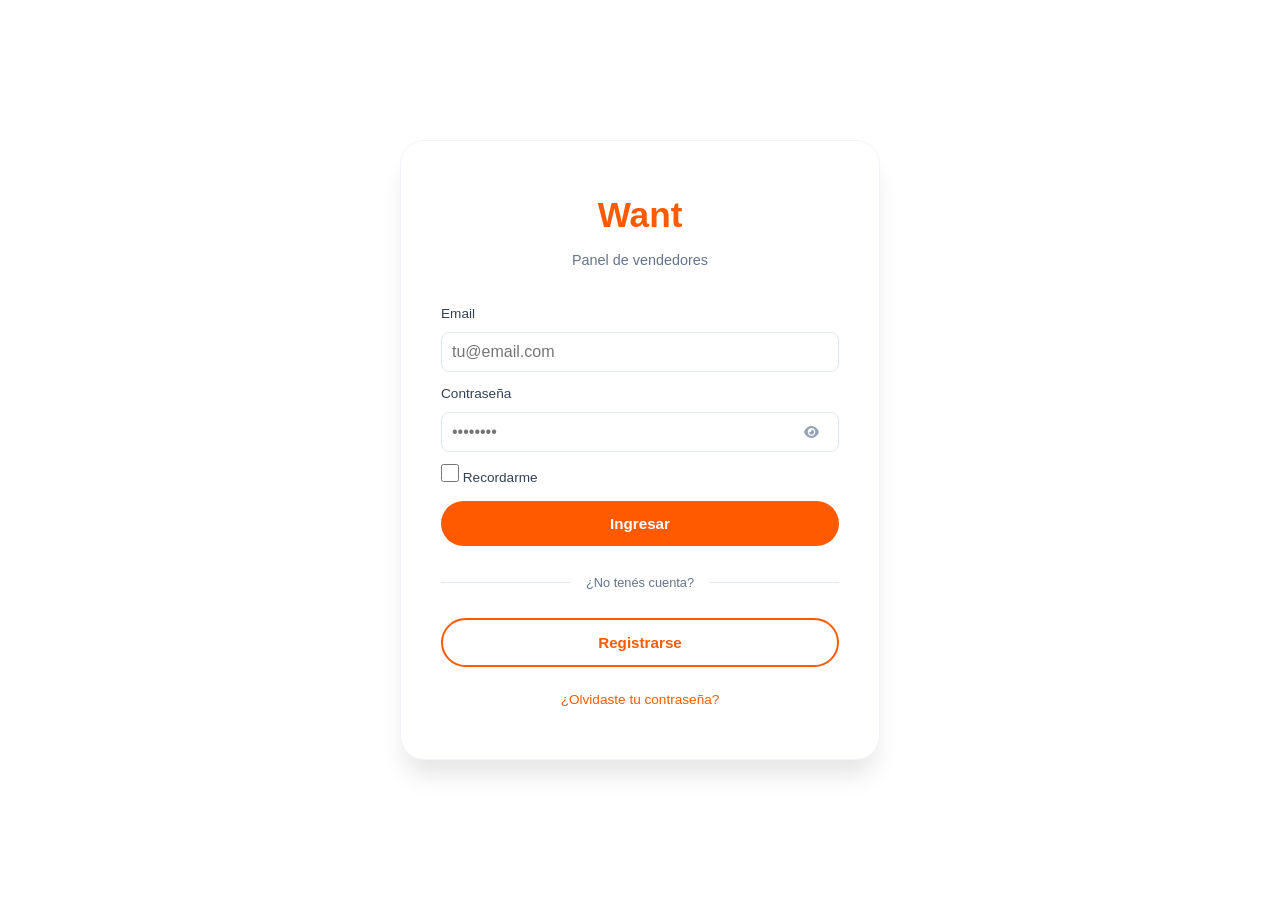
==== commit 415e4d24: "Solucionando formulario de regristro/vendedor" ====
--- a/admin.html
+++ b/admin.html
@@ -179,7 +179,10 @@
                                 </div>
                                 <div class="form-group">
                                     <label>Rubro(s) del negocio *</label>
-                                    <div class="rubros-selector" id="rubros-selector-registro"></div>
+                                    <div id="rubros-selector-registro" class="rubros-tags-container"></div>
+                                    <button type="button" class="btn-outline" id="btn-seleccionar-rubros-registro" style="margin-top: 8px; font-size: 12px; padding: 6px 12px;">
+                                        <i class="fas fa-edit"></i> Seleccionar rubros
+                                    </button>
                                     <small class="input-help">Puedes seleccionar uno o varios rubros</small>
                                     <div class="rubros-seleccionados-info">
                                         <strong>Rubros seleccionados:</strong> <span id="rubros-lista-registro">Ninguno</span>
--- a/css/admin.css
+++ b/css/admin.css
@@ -395,13 +395,136 @@
 .btn-save { width: 100%; margin-top: 24px; background: var(--primary); color: white; border: none; padding: 14px; border-radius: var(--radius-full); font-weight: 600; font-size: 1rem; cursor: pointer; }
 
 /* ===================================================
+   EDITAR PEDIDO - PRODUCTOS
+   =================================================== */
+.productos-seleccion {
+    display: flex;
+    flex-direction: column;
+    gap: 8px;
+    margin-bottom: 12px;
+}
+
+.producto-item-editar {
+    display: flex;
+    align-items: center;
+    justify-content: space-between;
+    gap: 12px;
+    padding: 12px 14px;
+    background: var(--gray-50);
+    border-radius: 8px;
+    border: 1.5px solid var(--gray-200);
+    margin-bottom: 10px;
+}
+
+.producto-info-editar {
+    flex: 1;
+    min-width: 0;
+}
+
+.producto-nombre-editar {
+    font-weight: 600;
+    color: var(--gray-800);
+    font-size: 0.95rem;
+    margin-bottom: 3px;
+    overflow: hidden;
+    text-overflow: ellipsis;
+    white-space: nowrap;
+}
+
+.producto-precio-editar {
+    font-size: 0.8rem;
+    color: var(--gray-600);
+}
+
+.producto-controles-editar {
+    display: flex;
+    align-items: center;
+    gap: 8px;
+}
+
+.cantidad-controls {
+    display: flex;
+    align-items: center;
+    gap: 6px;
+    background: white;
+    border-radius: 6px;
+    border: 1px solid var(--gray-300);
+    padding: 2px 4px;
+}
+
+.btn-cantidad-editar {
+    width: 28px;
+    height: 28px;
+    background: none;
+    border: none;
+    color: var(--primary);
+    cursor: pointer;
+    display: flex;
+    align-items: center;
+    justify-content: center;
+    border-radius: 4px;
+    transition: all 0.2s;
+    font-size: 0.9rem;
+}
+
+.btn-cantidad-editar:hover {
+    background: var(--gray-100);
+    color: var(--primary-dark);
+}
+
+.btn-cantidad-editar:active {
+    transform: scale(0.9);
+}
+
+.cantidad-display {
+    min-width: 24px;
+    text-align: center;
+    font-weight: 600;
+    color: var(--gray-800);
+    font-size: 0.85rem;
+}
+
+.btn-eliminar-editar {
+    background: none;
+    border: none;
+    color: #ef4444;
+    font-size: 0.75rem;
+    font-weight: 600;
+    cursor: pointer;
+    padding: 4px 8px;
+    border-radius: 4px;
+    transition: all 0.2s;
+    white-space: nowrap;
+}
+
+.btn-eliminar-editar:hover {
+    background: #fee2e2;
+    color: #dc2626;
+}
+
+.btn-eliminar-editar:active {
+    opacity: 0.7;
+}
+
+/* ===================================================
    RUBROS
    =================================================== */
 .rubros-grid { display: grid; grid-template-columns: repeat(auto-fill, minmax(140px, 1fr)); gap: 10px; max-height: 300px; overflow-y: auto; padding: 12px; background: var(--gray-50); border-radius: var(--radius-md); border: 1.5px solid var(--gray-200); }
 .btn-rubro { background: white; border: 1.5px solid var(--gray-300); border-radius: 40px; padding: 10px 14px; font-size: 0.8rem; font-weight: 500; cursor: pointer; color: var(--gray-700); text-align: center; }
 .btn-rubro:hover { border-color: var(--primary); background: var(--primary-soft); }
 .btn-rubro.selected { background: var(--primary); border-color: var(--primary); color: white; }
-.rubro-tag { background: var(--primary-soft); color: var(--primary); font-size: 0.75rem; font-weight: 500; padding: 6px 14px; border-radius: 20px; display: inline-block; }
+.rubro-tag { background: var(--primary-soft); color: var(--primary); font-size: 0.75rem; font-weight: 500; padding: 6px 14px; border-radius: 20px; display: inline-block; margin: 4px 6px 4px 0; }
+.rubros-tags-container {
+    display: flex;
+    flex-wrap: wrap;
+    gap: 6px;
+    min-height: 32px;
+    padding: 8px;
+    background: var(--gray-50);
+    border-radius: var(--radius-md);
+    border: 1.5px solid var(--gray-200);
+}
+.rubro-placeholder { color: var(--gray-400); font-size: 0.75rem; font-style: italic; }
 
 /* ===================================================
    NOTIFICACIONES
@@ -502,6 +625,7 @@
     /* ================================================
        MÉTRICAS - GRID 2x2 COMPACTO
        ================================================ */
+    #metrics-pedidos-grid { display: none !important; }
     .metrics-grid {
         display: grid !important;
         grid-template-columns: 1fr 1fr !important;
@@ -1455,6 +1579,44 @@
         .metrics-grid { margin-bottom: 6px; gap: 4px; }
     }
     
+    /* ================================================
+       EDITAR PEDIDO - PRODUCTOS (MÓVIL)
+       ================================================ */
+    .producto-item-editar {
+        flex-wrap: wrap;
+        gap: 8px;
+    }
+    
+    .producto-info-editar {
+        width: 100%;
+        flex: 1 1 100%;
+    }
+    
+    .producto-nombre-editar {
+        font-size: 0.9rem;
+    }
+    
+    .producto-controles-editar {
+        flex: 1 1 100%;
+        justify-content: space-between;
+    }
+    
+    .btn-cantidad-editar {
+        width: 32px;
+        height: 32px;
+        font-size: 1rem;
+    }
+    
+    .cantidad-display {
+        font-size: 0.9rem;
+    }
+    
+    .btn-eliminar-editar {
+        font-size: 0.8rem;
+        padding: 6px 10px;
+    }
+    }
+    
     /* Solucionar problema de scroll en inputs */
     input[type="text"], 
     input[type="email"], 
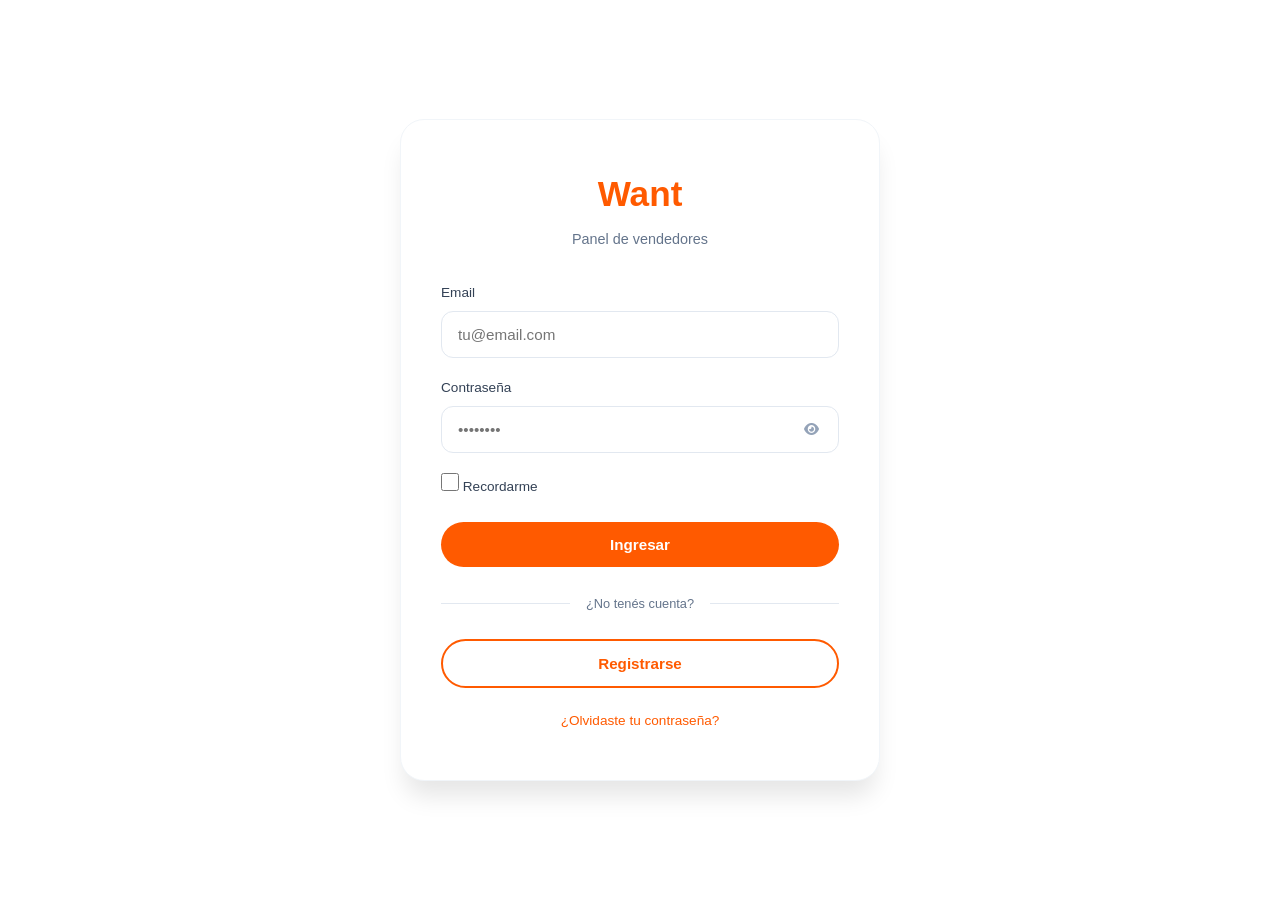
==== commit ddfcf7f6: "Ultimos detalles del panel/vendedor" ====
--- a/admin.html
+++ b/admin.html
@@ -100,7 +100,12 @@
                         <div class="notificaciones-panel" id="notificaciones-panel">
                             <div class="notificaciones-header">
                                 <span>Notificaciones</span>
-                                <button class="btn-cerrar-notif" id="btn-cerrar-notif">&times;</button>
+                                <div class="notificaciones-header-actions">
+                                    <button class="btn-limpiar-todas-notif" id="btn-limpiar-todas-notif" title="Borrar todas las notificaciones">
+                                        <i class="fas fa-trash-alt"></i>
+                                    </button>
+                                    <button class="btn-cerrar-notif" id="btn-cerrar-notif" title="Cerrar">&times;</button>
+                                </div>
                             </div>
                             <div class="notificaciones-lista" id="notificaciones-lista">
                                 <div class="notificaciones-vacio">
--- a/css/admin.css
+++ b/css/admin.css
@@ -534,7 +534,11 @@
 .notificaciones-panel { position: absolute; top: calc(100% + 10px); right: 0; width: 380px; max-width: calc(100vw - 40px); background: white; border-radius: var(--radius-xl); box-shadow: var(--shadow-xl); z-index: 1001; display: none; overflow: hidden; border: 1px solid var(--gray-200); }
 .notificaciones-panel.active { display: block; }
 .notificaciones-header { display: flex; justify-content: space-between; align-items: center; padding: 16px 20px; background: var(--primary); color: white; font-weight: 600; }
-.btn-cerrar-notif { background: rgba(255,255,255,0.2); border: none; color: white; width: 32px; height: 32px; border-radius: 50%; cursor: pointer; }
+.notificaciones-header-actions { display: flex; gap: 8px; align-items: center; }
+.btn-limpiar-todas-notif { background: rgba(255,255,255,0.2); border: none; color: white; width: 32px; height: 32px; border-radius: 50%; cursor: pointer; display: flex; align-items: center; justify-content: center; transition: all 0.2s; }
+.btn-limpiar-todas-notif:hover { background: rgba(255,255,255,0.3); }
+.btn-limpiar-todas-notif:active { transform: scale(0.95); }
+.btn-cerrar-notif { background: rgba(255,255,255,0.2); border: none; color: white; width: 32px; height: 32px; border-radius: 50%; cursor: pointer; display: flex; align-items: center; justify-content: center; transition: all 0.2s; }
 .notificaciones-lista { max-height: 400px; overflow-y: auto; }
 .notificacion-item { display: flex; align-items: center; gap: 14px; padding: 16px 20px; border-bottom: 1px solid var(--gray-100); cursor: pointer; }
 .notificacion-icono { width: 44px; height: 44px; background: var(--primary-soft); border-radius: var(--radius-md); display: flex; align-items: center; justify-content: center; color: var(--primary); }
@@ -602,7 +606,7 @@
        ================================================ */
     .top-bar { 
         height: 54px; 
-        padding: 0 10px; 
+        padding: 12px 10px 0 10px; 
         width: 100%; 
         box-sizing: border-box;
         position: sticky;
@@ -629,8 +633,8 @@
     .metrics-grid {
         display: grid !important;
         grid-template-columns: 1fr 1fr !important;
-        gap: 6px;
-        margin-bottom: 10px;
+        gap: 8px;
+        margin-bottom: 16px;
         width: 100%;
     }
     .metric-card {
@@ -656,8 +660,8 @@
        FILTROS - SCROLL HORIZONTAL SIN DESBORDE
        ================================================ */
     .filtros-buscador {
-        gap: 8px;
-        margin-bottom: 10px;
+        gap: 12px;
+        margin-bottom: 16px;
         width: 100%;
         flex-direction: column;
     }
@@ -722,9 +726,9 @@
     }
     .buscador-input input {
         width: 100%;
-        padding: 10px 10px 10px 36px;
+        padding: 8px 10px 8px 36px;
         padding-right: 36px;
-        font-size: 0.85rem;
+        font-size: 0.8rem;
         border-radius: 20px;
     }
     .buscador-input i { 
@@ -750,8 +754,8 @@
         color: var(--primary);
     }
     .btn-nuevo-pedido {
-        padding: 10px 12px;
-        font-size: 0.7rem;
+        padding: 8px 10px;
+        font-size: 0.65rem;
         border-radius: 20px;
         white-space: nowrap;
         flex-shrink: 0;
@@ -770,7 +774,7 @@
         box-shadow: none;
         border: none;
         padding: 0;
-        margin-bottom: 10px;
+        margin-bottom: 20px;
     }
     .pedidos-lista-movil {
         display: flex;
@@ -1451,8 +1455,6 @@
         width: 100%;
         overflow: hidden;
     }
-}
-}
 
 /* Pantallas muy pequeñas (≤380px) */
 @media (max-width: 380px) {
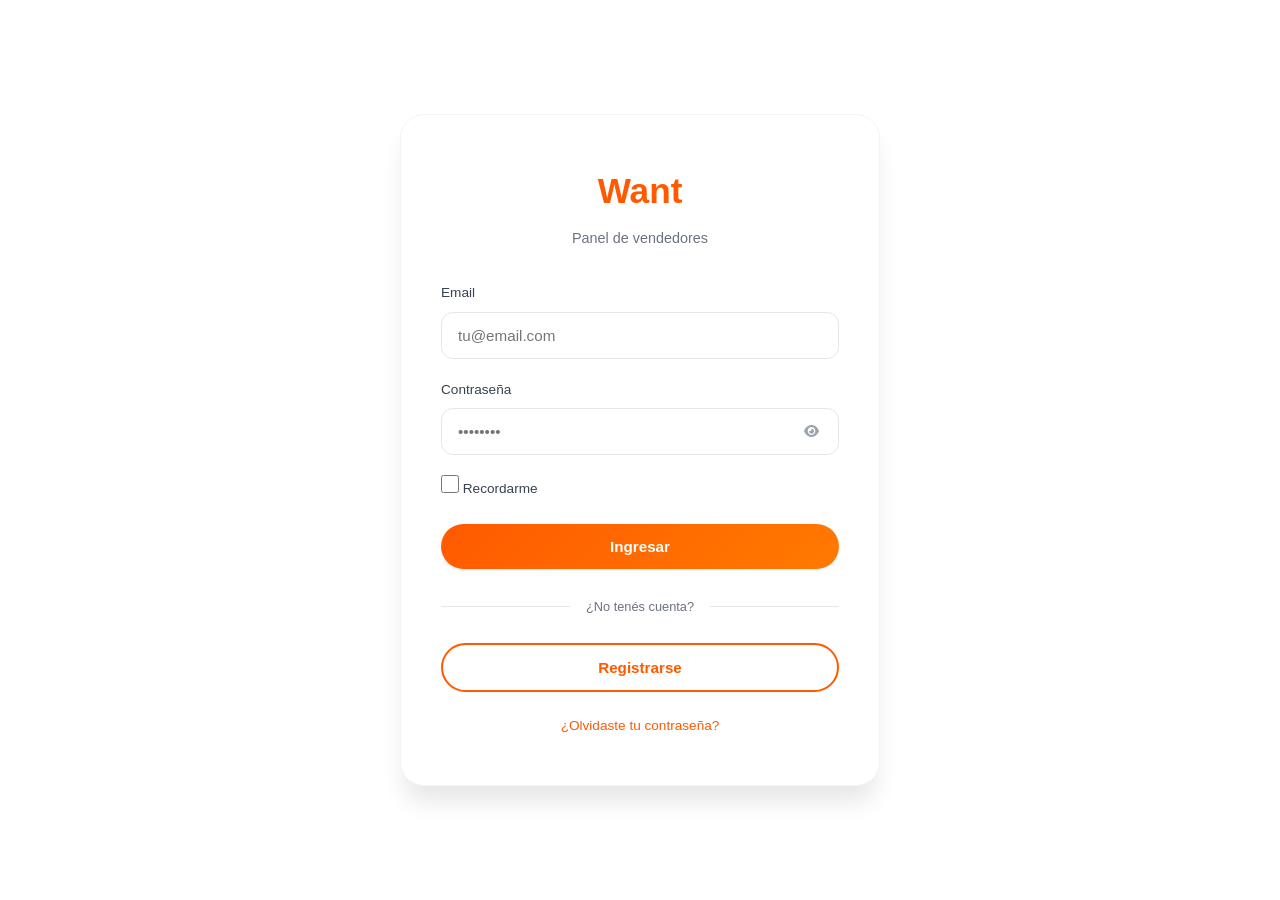
==== commit a63625d5: "ejorando diseños 1" ====
--- a/admin.html
+++ b/admin.html
@@ -10,6 +10,7 @@
     <link rel="icon" href="data:image/svg+xml,%3Csvg xmlns='http://www.w3.org/2000/svg' viewBox='0 0 100 100'%3E%3Ctext x='50' y='75' font-size='70' font-weight='bold' text-anchor='middle' fill='%23FF5A00'%3EW%3C/text%3E%3C/svg%3E">
     <link rel="stylesheet" href="css/admin.css">
     <link rel="stylesheet" href="https://cdnjs.cloudflare.com/ajax/libs/font-awesome/6.4.0/css/all.min.css">
+    <link rel="stylesheet" href="css/responsive.css">
 </head>
 <body>
     <div class="app-wrapper">
@@ -195,7 +196,50 @@
                                 </div>
                                 <div class="form-group">
                                     <label>Horario de atención</label>
-                                    <input type="text" id="reg-horario" placeholder="Ej: Lun a Dom 18-24hs">
+                                    <div class="horario-selector" id="reg-horario-selector">
+                                        <!-- Presets rápidos -->
+                                        <div class="horario-presets">
+                                            <button type="button" class="preset-btn" data-preset="09-18">09:00 - 18:00</button>
+                                            <button type="button" class="preset-btn" data-preset="10-22">10:00 - 22:00</button>
+                                            <button type="button" class="preset-btn" data-preset="12-24">12:00 - 24:00</button>
+                                            <button type="button" class="preset-btn" data-preset="18-03">18:00 - 03:00</button>
+                                        </div>
+                                        
+                                        <!-- Selector de días y horas -->
+                                        <div class="horario-form">
+                                            <div class="dias-selector">
+                                                <label class="dia-checkbox">
+                                                    <input type="checkbox" name="reg-dia" value="Lun-Vie" checked> Lun-Vie
+                                                </label>
+                                                <label class="dia-checkbox">
+                                                    <input type="checkbox" name="reg-dia" value="Sábado"> Sábado
+                                                </label>
+                                                <label class="dia-checkbox">
+                                                    <input type="checkbox" name="reg-dia" value="Domingo"> Domingo
+                                                </label>
+                                            </div>
+                                            
+                                            <div class="horas-selector">
+                                                <div class="time-group">
+                                                    <label>Desde</label>
+                                                    <input type="time" id="reg-hora-inicio" value="09:00" class="time-input">
+                                                </div>
+                                                <div class="time-group">
+                                                    <label>Hasta</label>
+                                                    <input type="time" id="reg-hora-fin" value="18:00" class="time-input">
+                                                </div>
+                                            </div>
+                                        </div>
+                                        
+                                        <!-- Vista previa -->
+                                        <div class="horario-preview">
+                                            <small>Resumen:</small>
+                                            <div id="reg-horario-preview" class="preview-text">Lun a Vie 09:00 - 18:00</div>
+                                        </div>
+                                        
+                                        <!-- Hidden input para almacenar valor final -->
+                                        <input type="hidden" id="reg-horario" value="Lun a Vie 09:00 - 18:00">
+                                    </div>
                                 </div>
                                 <div class="form-group">
                                     <label>Logo del negocio</label>
@@ -272,39 +316,8 @@
                 <div class="admin-panel" id="admin-panel" style="display: none;">
                     <!-- TAB PEDIDOS -->
                     <div class="tab-content active" id="tab-pedidos">
-                        <div class="metrics-grid metrics-pedidos" id="metrics-pedidos-grid">
-                            <div class="metric-card">
-                                <div class="metric-icon"><i class="fas fa-calendar-day"></i></div>
-                                <div class="metric-info">
-                                    <h3 id="ventas-hoy">$0</h3>
-                                    <p>Ventas hoy</p>
-                                </div>
-                            </div>
-                            <div class="metric-card">
-                                <div class="metric-icon"><i class="fas fa-check-circle"></i></div>
-                                <div class="metric-info">
-                                    <h3 id="pedidos-entregados">0</h3>
-                                    <p>Entregados</p>
-                                </div>
-                            </div>
-                            <div class="metric-card">
-                                <div class="metric-icon"><i class="fas fa-clock"></i></div>
-                                <div class="metric-info">
-                                    <h3 id="pedidos-pendientes">0</h3>
-                                    <p>Pendientes</p>
-                                </div>
-                            </div>
-                            <div class="metric-card">
-                                <div class="metric-icon"><i class="fas fa-bell"></i></div>
-                                <div class="metric-info">
-                                    <h3 id="pedidos-nuevos-count">0</h3>
-                                    <p>Nuevos pedidos</p>
-                                </div>
-                            </div>
-                        </div>
-                        
                         <div class="filtros-buscador">
-                            <div class="filtros-pedidos">
+                            <div class="filtros-pedidos filtros-ampliados">
                                 <span class="filtros-scroll-hint"><i class="fas fa-chevron-left"></i></span>
                                 <button class="filtro-btn active" data-estado="preparando">
                                     <i class="fas fa-clock"></i> Nuevos <span id="count-preparando">0</span>
@@ -375,68 +388,98 @@
                     <!-- TAB REPORTES -->
                     <div class="tab-content" id="tab-reportes">
                         <div class="reportes-container">
+                            <!-- HEADER CON FILTROS Y DESCARGA -->
+                            <div class="reportes-header">
+                                <div class="reportes-header-left">
+                                    <h2 class="reportes-titulo-main"><i class="fas fa-chart-bar"></i> Reportes de Ventas</h2>
+                                    <p class="reportes-subtitle">Analiza tus ventas y descarga reportes</p>
+                                </div>
+                                <div class="reportes-header-right">
+                                    <div class="reporte-fecha-selector">
+                                        <label for="reporte-fecha-desde">Desde:</label>
+                                        <input type="date" id="reporte-fecha-desde">
+                                    </div>
+                                    <div class="reporte-fecha-selector">
+                                        <label for="reporte-fecha-hasta">Hasta:</label>
+                                        <input type="date" id="reporte-fecha-hasta">
+                                    </div>
+                                    <button class="btn btn-primary" id="btn-reporte-filtrar">
+                                        <i class="fas fa-filter"></i> Filtrar
+                                    </button>
+                                    <button class="btn btn-secondary" id="btn-descargar-excel" title="Descargar en Excel">
+                                        <i class="fas fa-download"></i> Excel
+                                    </button>
+                                </div>
+                            </div>
+
+                            <!-- ESTADÍSTICAS PRINCIPALES -->
+                            <div class="reportes-stats-main">
+                                <div class="stat-card stat-card-primary">
+                                    <div class="stat-card-icon">
+                                        <i class="fas fa-money-bill-wave"></i>
+                                    </div>
+                                    <div class="stat-card-content">
+                                        <p class="stat-card-label">Total Ventas</p>
+                                        <h3 class="stat-card-value" id="reporte-total-ventas">$0</h3>
+                                        <small class="stat-card-detail" id="reporte-total-pedidos-count">0 pedidos</small>
+                                    </div>
+                                </div>
+
+                                <div class="stat-card stat-card-success">
+                                    <div class="stat-card-icon">
+                                        <i class="fas fa-check-circle"></i>
+                                    </div>
+                                    <div class="stat-card-content">
+                                        <p class="stat-card-label">Entregados</p>
+                                        <h3 class="stat-card-value" id="reporte-pedidos-entregados-count">0</h3>
+                                        <small class="stat-card-detail" id="reporte-entregados-percent">0%</small>
+                                    </div>
+                                </div>
+
+                                <div class="stat-card stat-card-warning">
+                                    <div class="stat-card-icon">
+                                        <i class="fas fa-hourglass-half"></i>
+                                    </div>
+                                    <div class="stat-card-content">
+                                        <p class="stat-card-label">En Progreso</p>
+                                        <h3 class="stat-card-value" id="reporte-pedidos-progreso">0</h3>
+                                        <small class="stat-card-detail" id="reporte-progreso-percent">0%</small>
+                                    </div>
+                                </div>
+
+                                <div class="stat-card stat-card-info">
+                                    <div class="stat-card-icon">
+                                        <i class="fas fa-ticket-alt"></i>
+                                    </div>
+                                    <div class="stat-card-content">
+                                        <p class="stat-card-label">Ticket Promedio</p>
+                                        <h3 class="stat-card-value" id="reporte-ticket-promedio">$0</h3>
+                                        <small class="stat-card-detail" id="reporte-ticket-variacion">+0%</small>
+                                    </div>
+                                </div>
+                            </div>
+
+                            <!-- TOP PRODUCTOS & MÉTODO PAGO -->
+                            <div class="reportes-grid-2col">
+                                <div class="reportes-section">
+                                    <h3 class="reportes-titulo"><i class="fas fa-crown"></i> Top 5 Productos</h3>
+                                    <div id="reporte-top-productos" class="reportes-lista-productos">
+                                        <div class="loading-small">Cargando...</div>
+                                    </div>
+                                </div>
+
+                                <div class="reportes-section">
+                                    <h3 class="reportes-titulo"><i class="fas fa-credit-card"></i> Métodos de Pago</h3>
+                                    <div id="reporte-metodos-pago" class="reportes-metodos-pago">
+                                        <div class="loading-small">Cargando...</div>
+                                    </div>
+                                </div>
+                            </div>
+
+                            <!-- ÚLTIMOS PEDIDOS -->
                             <div class="reportes-section">
-                                <h3 class="reportes-titulo"><i class="fas fa-chart-simple"></i> Detalle de ventas</h3>
-                                <div class="reportes-metrics">
-                                    <div class="reporte-card">
-                                        <div class="reporte-icon"><i class="fas fa-calendar-day"></i></div>
-                                        <div class="reporte-info">
-                                            <h4>Ventas hoy</h4>
-                                            <p id="reporte-ventas-hoy">$0</p>
-                                        </div>
-                                    </div>
-                                    <div class="reporte-card">
-                                        <div class="reporte-icon"><i class="fas fa-calendar-week"></i></div>
-                                        <div class="reporte-info">
-                                            <h4>Ventas semana</h4>
-                                            <p id="reporte-ventas-semana">$0</p>
-                                        </div>
-                                    </div>
-                                    <div class="reporte-card">
-                                        <div class="reporte-icon"><i class="fas fa-calendar-alt"></i></div>
-                                        <div class="reporte-info">
-                                            <h4>Ventas mes</h4>
-                                            <p id="reporte-ventas-mes">$0</p>
-                                        </div>
-                                    </div>
-                                    <div class="reporte-card">
-                                        <div class="reporte-icon"><i class="fas fa-check-circle"></i></div>
-                                        <div class="reporte-info">
-                                            <h4>Entregados</h4>
-                                            <p id="reporte-pedidos-entregados">0</p>
-                                        </div>
-                                    </div>
-                                    <div class="reporte-card">
-                                        <div class="reporte-icon"><i class="fas fa-clock"></i></div>
-                                        <div class="reporte-info">
-                                            <h4>Pendientes</h4>
-                                            <p id="reporte-pedidos-pendientes">0</p>
-                                        </div>
-                                    </div>
-                                    <div class="reporte-card">
-                                        <div class="reporte-icon"><i class="fas fa-truck"></i></div>
-                                        <div class="reporte-info">
-                                            <h4>Total pedidos</h4>
-                                            <p id="reporte-total-pedidos">0</p>
-                                        </div>
-                                    </div>
-                                </div>
-                            </div>
-                            <div class="reportes-section">
-                                <h3 class="reportes-titulo"><i class="fas fa-crown"></i> Top productos más vendidos</h3>
-                                <div id="reporte-top-productos" class="reportes-lista">
-                                    <div class="loading-small">Cargando...</div>
-                                </div>
-                            </div>
-                            <div class="reportes-section">
-                                <h3 class="reportes-titulo"><i class="fas fa-chart-line"></i> Ventas por día (últimos 7 días)</h3>
-                                <div id="reporte-ventas-dias" class="reportes-dias">
-                                    <div class="loading-small">Cargando...</div>
-                                </div>
-                            </div>
-                            <div class="reportes-section">
-                                <h3 class="reportes-titulo"><i class="fas fa-history"></i> Últimos 10 pedidos</h3>
-                                <div id="reporte-ultimos-pedidos" class="reportes-pedidos-lista">
+                                <h3 class="reportes-titulo"><i class="fas fa-list"></i> Últimos Pedidos</h3>
+                                <div id="reporte-ultimos-pedidos" class="reportes-pedidos-tabla">
                                     <div class="loading-small">Cargando...</div>
                                 </div>
                             </div>
@@ -528,7 +571,50 @@
                         </div>
                         <div class="form-group">
                             <label>Horario de atención</label>
-                            <input type="text" id="perfil-horario" class="form-control">
+                            <div class="horario-selector" id="perfil-horario-selector">
+                                <!-- Presets rápidos -->
+                                <div class="horario-presets">
+                                    <button type="button" class="preset-btn" data-preset="09-18">09:00 - 18:00</button>
+                                    <button type="button" class="preset-btn" data-preset="10-22">10:00 - 22:00</button>
+                                    <button type="button" class="preset-btn" data-preset="12-24">12:00 - 24:00</button>
+                                    <button type="button" class="preset-btn" data-preset="18-03">18:00 - 03:00</button>
+                                </div>
+                                
+                                <!-- Selector de días y horas -->
+                                <div class="horario-form">
+                                    <div class="dias-selector">
+                                        <label class="dia-checkbox">
+                                            <input type="checkbox" name="perfil-dia" value="Lun-Vie" checked> Lun-Vie
+                                        </label>
+                                        <label class="dia-checkbox">
+                                            <input type="checkbox" name="perfil-dia" value="Sábado"> Sábado
+                                        </label>
+                                        <label class="dia-checkbox">
+                                            <input type="checkbox" name="perfil-dia" value="Domingo"> Domingo
+                                        </label>
+                                    </div>
+                                    
+                                    <div class="horas-selector">
+                                        <div class="time-group">
+                                            <label>Desde</label>
+                                            <input type="time" id="perfil-hora-inicio" value="09:00" class="time-input">
+                                        </div>
+                                        <div class="time-group">
+                                            <label>Hasta</label>
+                                            <input type="time" id="perfil-hora-fin" value="18:00" class="time-input">
+                                        </div>
+                                    </div>
+                                </div>
+                                
+                                <!-- Vista previa -->
+                                <div class="horario-preview">
+                                    <small>Resumen:</small>
+                                    <div id="perfil-horario-preview" class="preview-text">Lun a Vie 09:00 - 18:00</div>
+                                </div>
+                                
+                                <!-- Hidden input para almacenar valor final -->
+                                <input type="hidden" id="perfil-horario" value="Lun a Vie 09:00 - 18:00">
+                            </div>
                         </div>
                     </div>
                     <div class="form-group">
@@ -631,7 +717,13 @@
             <div class="modal-body">
                 <div class="form-group">
                     <label for="tiempo-entrega-input">¿En cuánto tiempo estará listo el pedido?</label>
-                    <input type="text" id="tiempo-entrega-input" class="form-control" placeholder="Ej: 45 minutos, 1 hora" autocomplete="off">
+                    <div style="display: flex; gap: 10px; align-items: center;">
+                        <input type="number" id="tiempo-entrega-input" class="form-control" placeholder="Cantidad" min="1" max="999" autocomplete="off" style="flex: 1;">
+                        <select id="tiempo-entrega-unidad" class="form-control" style="flex: 1;">
+                            <option value="minutos">Minutos</option>
+                            <option value="horas">Horas</option>
+                        </select>
+                    </div>
                 </div>
             </div>
             <div class="modal-footer">
@@ -835,6 +927,7 @@
     <script src="https://cdn.jsdelivr.net/npm/@supabase/supabase-js@2"></script>
     <script src="js/supabase-vendedor.js"></script>
     <script src="js/admin.js"></script>
+    <script src="js/reportes-vendedor.js"></script>
     
     <script>
         (async function() {
@@ -861,8 +954,6 @@
                     btn.classList.remove('active');
                     if (btn.dataset.tab === tabId) btn.classList.add('active');
                 });
-                const metricsGrid = document.getElementById('metrics-pedidos-grid');
-                if (metricsGrid) metricsGrid.style.display = (tabId === 'pedidos') ? 'grid' : 'none';
             }
             
             document.querySelectorAll('.sidebar-nav-btn, .bottom-nav-btn').forEach(btn => {
--- a/css/admin.css
+++ b/css/admin.css
@@ -9,29 +9,33 @@
     --primary-dark: #e04e00;
     --primary-soft: #FFF5EB;
     --success: #10b981;
+    --success-light: #d1fae5;
     --danger: #ef4444;
+    --danger-light: #fee2e2;
     --warning: #f59e0b;
+    --warning-light: #fef3c7;
     --info: #3b82f6;
-    --gray-50: #f8fafc;
-    --gray-100: #f1f5f9;
-    --gray-200: #e2e8f0;
-    --gray-300: #cbd5e1;
-    --gray-400: #94a3b8;
-    --gray-500: #64748b;
-    --gray-600: #475569;
-    --gray-700: #334155;
-    --gray-800: #1e293b;
-    --gray-900: #0f172a;
+    --info-light: #dbeafe;
+    --gray-50: #f9fafb;
+    --gray-100: #f3f4f6;
+    --gray-200: #e5e7eb;
+    --gray-300: #d1d5db;
+    --gray-400: #9ca3af;
+    --gray-500: #6b7280;
+    --gray-600: #4b5563;
+    --gray-700: #374151;
+    --gray-800: #1f2937;
+    --gray-900: #111827;
     --radius-sm: 8px;
     --radius-md: 12px;
     --radius-lg: 16px;
     --radius-xl: 20px;
     --radius-2xl: 24px;
     --radius-full: 9999px;
-    --shadow-sm: 0 1px 2px 0 rgb(0 0 0 / 0.05);
-    --shadow-md: 0 4px 6px -1px rgb(0 0 0 / 0.1);
-    --shadow-lg: 0 10px 15px -3px rgb(0 0 0 / 0.1);
-    --shadow-xl: 0 20px 25px -5px rgb(0 0 0 / 0.1);
+    --shadow-sm: 0 1px 3px 0 rgba(0, 0, 0, 0.1);
+    --shadow-md: 0 4px 6px -1px rgba(0, 0, 0, 0.1);
+    --shadow-lg: 0 10px 15px -3px rgba(0, 0, 0, 0.1);
+    --shadow-xl: 0 20px 25px -5px rgba(0, 0, 0, 0.1);
     --sidebar-width: 280px;
     --top-bar-height: 70px;
     --bottom-nav-height: 70px;
@@ -39,19 +43,21 @@
 
 * { margin: 0; padding: 0; box-sizing: border-box; }
 
-body {
-    font-family: -apple-system, BlinkMacSystemFont, 'Segoe UI', Roboto, Helvetica, Arial, sans-serif;
-    background: var(--gray-50);
-    color: var(--gray-800);
-    line-height: 1.5;
-    -webkit-font-smoothing: antialiased;
-    width: 100%;
-    overflow-x: hidden;
-}
-
 html {
     width: 100%;
     height: 100%;
+    overflow-x: hidden;
+    scroll-behavior: smooth;
+}
+
+body {
+    font-family: -apple-system, BlinkMacSystemFont, 'Segoe UI', Roboto, 'Helvetica Neue', Arial, sans-serif;
+    background: var(--gray-50);
+    color: var(--gray-800);
+    line-height: 1.6;
+    -webkit-font-smoothing: antialiased;
+    -moz-osx-font-smoothing: grayscale;
+    width: 100%;
     overflow-x: hidden;
 }
 
@@ -74,58 +80,223 @@
     position: fixed;
     top: 0; left: 0; bottom: 0;
     z-index: 200;
-}
-
-.sidebar-header { padding: 24px 20px; border-bottom: 1px solid var(--gray-100); }
-.sidebar-logo { display: flex; align-items: center; justify-content: center; }
-.sidebar-logo img { max-width: 100%; height: auto; }
-
-.sidebar-nav { flex: 1; padding: 20px 12px; display: flex; flex-direction: column; gap: 4px; }
+    transition: transform 0.3s cubic-bezier(0.4, 0, 0.2, 1);
+}
+
+.sidebar-header { 
+    padding: 28px 20px; 
+    border-bottom: 1px solid var(--gray-100);
+    background: linear-gradient(135deg, var(--primary-soft), white);
+}
+
+.sidebar-logo { 
+    display: flex; 
+    align-items: center; 
+    justify-content: center; 
+}
+
+.sidebar-logo img { 
+    max-width: 100%; 
+    height: auto;
+    transition: transform 0.3s ease;
+}
+
+.sidebar-logo img:hover {
+    transform: scale(1.05);
+}
+
+.sidebar-nav { 
+    flex: 1; 
+    padding: 24px 16px; 
+    display: flex; 
+    flex-direction: column; 
+    gap: 6px; 
+}
 
 .sidebar-nav-btn {
-    display: flex; align-items: center; gap: 14px;
-    padding: 14px 16px; background: none; border: none;
-    border-radius: var(--radius-lg); font-size: 0.95rem; font-weight: 500;
-    color: var(--gray-600); cursor: pointer; transition: all 0.2s;
-    width: 100%; text-align: left;
-}
-.sidebar-nav-btn i { width: 24px; font-size: 1.2rem; color: var(--gray-400); }
-.sidebar-nav-btn span { flex: 1; }
-.sidebar-nav-btn:hover { background: var(--primary-soft); color: var(--primary); }
-.sidebar-nav-btn:hover i { color: var(--primary); }
-.sidebar-nav-btn.active { background: var(--primary); color: white; }
-.sidebar-nav-btn.active i { color: white; }
+    display: flex; 
+    align-items: center; 
+    gap: 14px;
+    padding: 16px 18px; 
+    background: transparent; 
+    border: none;
+    border-radius: var(--radius-lg); 
+    font-size: 0.95rem; 
+    font-weight: 600;
+    color: var(--gray-600); 
+    cursor: pointer; 
+    transition: all 0.2s cubic-bezier(0.4, 0, 0.2, 1);
+    width: 100%; 
+    text-align: left;
+    position: relative;
+    overflow: hidden;
+}
+
+.sidebar-nav-btn i { 
+    width: 24px; 
+    font-size: 1.2rem; 
+    color: var(--gray-400);
+    transition: color 0.2s ease;
+}
+
+.sidebar-nav-btn span { 
+    flex: 1; 
+}
+
+.sidebar-nav-btn::before {
+    content: '';
+    position: absolute;
+    left: 0;
+    top: 0;
+    bottom: 0;
+    width: 4px;
+    background: var(--primary);
+    transform: scaleY(0);
+    transition: transform 0.2s ease;
+}
+
+.sidebar-nav-btn:hover { 
+    background: var(--primary-soft); 
+    color: var(--primary);
+    transform: translateX(4px);
+}
+
+.sidebar-nav-btn:hover i { 
+    color: var(--primary); 
+}
+
+.sidebar-nav-btn.active { 
+    background: var(--primary); 
+    color: white;
+}
+
+.sidebar-nav-btn.active i { 
+    color: white; 
+}
+
+.sidebar-nav-btn.active::before {
+    transform: scaleY(1);
+}
 
 .sidebar-badge {
-    background: rgba(255,255,255,0.2); color: inherit;
-    font-size: 0.7rem; font-weight: 600; padding: 2px 8px;
-    border-radius: var(--radius-full); min-width: 24px; text-align: center;
-}
-.sidebar-nav-btn:not(.active) .sidebar-badge { background: var(--gray-100); color: var(--gray-600); }
-
-.sidebar-footer { padding: 20px; border-top: 1px solid var(--gray-100); }
+    background: rgba(255,255,255,0.25); 
+    color: inherit;
+    font-size: 0.7rem; 
+    font-weight: 700; 
+    padding: 3px 9px;
+    border-radius: var(--radius-full); 
+    min-width: 26px; 
+    text-align: center;
+    box-shadow: 0 2px 4px rgba(0,0,0,0.1);
+}
+
+.sidebar-nav-btn:not(.active) .sidebar-badge { 
+    background: var(--gray-200); 
+    color: var(--gray-600); 
+}
+
+.sidebar-footer { 
+    padding: 20px; 
+    border-top: 1px solid var(--gray-100);
+    background: var(--gray-50);
+}
 
 .sidebar-perfil-block {
-    display: flex; align-items: center; gap: 16px; padding: 14px;
-    background: var(--gray-50); border-radius: var(--radius-lg);
-    margin-bottom: 12px; cursor: pointer; transition: all 0.2s;
-    border: 1px solid var(--gray-200);
-}
-.sidebar-perfil-block:hover { background: var(--primary-soft); border-color: var(--primary); }
-.perfil-logo-container { position: relative; flex-shrink: 0; }
-.perfil-info-block { flex: 1; display: flex; flex-direction: column; justify-content: center; }
-.perfil-label { display: none; font-size: 0.7rem; color: var(--gray-500); text-transform: uppercase; letter-spacing: 0.3px; }
-.perfil-nombre-corto { font-weight: 700; font-size: 1.1rem; color: var(--gray-800); line-height: 1.3; }
-.btn-editar-perfil { background: none; border: none; color: var(--gray-400); cursor: pointer; padding: 8px; border-radius: var(--radius-full); }
-.btn-editar-perfil:hover { color: var(--primary); background: white; }
+    display: flex; 
+    align-items: center; 
+    gap: 14px; 
+    padding: 14px;
+    background: white; 
+    border-radius: var(--radius-lg);
+    margin-bottom: 12px; 
+    cursor: pointer; 
+    transition: all 0.2s cubic-bezier(0.4, 0, 0.2, 1);
+    border: 2px solid var(--gray-200);
+    box-shadow: var(--shadow-sm);
+}
+
+.sidebar-perfil-block:hover { 
+    background: var(--primary-soft); 
+    border-color: var(--primary);
+    transform: translateY(-2px);
+    box-shadow: var(--shadow-md);
+}
+
+.perfil-logo-container { 
+    position: relative; 
+    flex-shrink: 0; 
+}
+
+.perfil-info-block { 
+    flex: 1; 
+    display: flex; 
+    flex-direction: column; 
+    justify-content: center; 
+}
+
+.perfil-label { 
+    display: none; 
+    font-size: 0.7rem; 
+    color: var(--gray-500); 
+    text-transform: uppercase; 
+    letter-spacing: 0.5px;
+    font-weight: 600;
+}
+
+.perfil-nombre-corto { 
+    font-weight: 700; 
+    font-size: 1rem; 
+    color: var(--gray-800); 
+    line-height: 1.3;
+}
+
+.btn-editar-perfil { 
+    background: var(--gray-100); 
+    border: none; 
+    color: var(--gray-500); 
+    cursor: pointer; 
+    padding: 10px; 
+    border-radius: var(--radius-full);
+    transition: all 0.2s ease;
+    width: 36px;
+    height: 36px;
+    display: flex;
+    align-items: center;
+    justify-content: center;
+}
+
+.btn-editar-perfil:hover { 
+    color: var(--primary); 
+    background: white;
+    box-shadow: var(--shadow-sm);
+}
 
 .sidebar-logout {
-    display: flex; align-items: center; gap: 12px; width: 100%;
-    padding: 12px 16px; background: #FEF2F2; border: none;
-    border-radius: var(--radius-lg); color: var(--danger);
-    font-weight: 500; font-size: 0.9rem; cursor: pointer; transition: all 0.2s;
-}
-.sidebar-logout:hover { background: var(--danger); color: white; }
+    display: flex; 
+    align-items: center; 
+    gap: 12px; 
+    width: 100%;
+    padding: 14px 18px; 
+    background: var(--danger-light); 
+    border: none;
+    border-radius: var(--radius-lg); 
+    color: var(--danger);
+    font-weight: 600; 
+    font-size: 0.9rem; 
+    cursor: pointer; 
+    transition: all 0.2s cubic-bezier(0.4, 0, 0.2, 1);
+}
+
+.sidebar-logout:hover { 
+    background: var(--danger); 
+    color: white;
+    transform: translateY(-2px);
+    box-shadow: var(--shadow-md);
+}
+
+.sidebar-logout i {
+    font-size: 1.1rem;
+}
 
 /* ===================================================
    MAIN CONTENT
@@ -226,32 +397,162 @@
 .image-preview { margin-top: 12px; text-align: center; }
 .image-preview img { max-width: 100px; border-radius: var(--radius-md); }
 
+/* ===================================================
+   BOTONES MEJORADOS
+   =================================================== */
 .btn, .btn-primary, .btn-outline, .btn-secondary {
-    display: inline-flex; align-items: center; justify-content: center;
-    gap: 10px; padding: 14px 24px; border-radius: var(--radius-full);
-    font-weight: 600; font-size: 0.95rem; cursor: pointer;
-    transition: all 0.2s; border: none;
-}
-.btn-primary { background: var(--primary); color: white; }
-.btn-primary:hover:not(:disabled) { background: var(--primary-dark); transform: translateY(-2px); box-shadow: var(--shadow-md); }
-.btn-outline { background: transparent; border: 2px solid var(--primary); color: var(--primary); }
-.btn-outline:hover:not(:disabled) { background: var(--primary); color: white; }
+    display: inline-flex; 
+    align-items: center; 
+    justify-content: center;
+    gap: 10px; 
+    padding: 14px 28px; 
+    border-radius: var(--radius-full);
+    font-weight: 600; 
+    font-size: 0.95rem; 
+    cursor: pointer;
+    transition: all 0.3s cubic-bezier(0.4, 0, 0.2, 1); 
+    border: none;
+    text-decoration: none;
+    box-shadow: var(--shadow-sm);
+}
+
+.btn-primary { 
+    background: linear-gradient(135deg, var(--primary), var(--primary-light)); 
+    color: white;
+}
+
+.btn-primary:hover:not(:disabled) { 
+    background: linear-gradient(135deg, var(--primary-dark), var(--primary));
+    transform: translateY(-3px); 
+    box-shadow: var(--shadow-lg);
+}
+
+.btn-primary:active:not(:disabled) {
+    transform: translateY(-1px);
+}
+
+.btn-outline { 
+    background: transparent; 
+    border: 2px solid var(--primary); 
+    color: var(--primary);
+    box-shadow: none;
+}
+
+.btn-outline:hover:not(:disabled) { 
+    background: var(--primary); 
+    color: white;
+    transform: translateY(-2px);
+    box-shadow: var(--shadow-md);
+}
+
+.btn-secondary {
+    background: white;
+    color: var(--gray-700);
+    border: 2px solid var(--gray-200);
+}
+
+.btn-secondary:hover:not(:disabled) {
+    background: var(--gray-50);
+    border-color: var(--gray-300);
+    transform: translateY(-2px);
+    box-shadow: var(--shadow-md);
+}
+
 .btn-block { width: 100%; }
 
+.btn:disabled {
+    opacity: 0.5;
+    cursor: not-allowed;
+    transform: none !important;
+}
+
 /* ===================================================
-   MÉTRICAS
+   MÉTRICAS MEJORADAS
    =================================================== */
-.metrics-grid { display: grid; grid-template-columns: repeat(4, 1fr); gap: 16px; margin-bottom: 28px; }
+.metrics-grid { 
+    display: grid; 
+    grid-template-columns: repeat(4, 1fr); 
+    gap: 20px; 
+    margin-bottom: 32px;
+}
+
+@media (max-width: 1024px) {
+    .metrics-grid {
+        grid-template-columns: repeat(2, 1fr);
+    }
+}
+
+@media (max-width: 640px) {
+    .metrics-grid {
+        grid-template-columns: 1fr;
+    }
+}
+
 .metric-card {
-    background: white; border-radius: var(--radius-xl); padding: 20px;
-    display: flex; align-items: center; gap: 16px;
-    box-shadow: var(--shadow-sm); border: 1px solid var(--gray-200);
-    transition: all 0.2s;
-}
-.metric-card:hover { box-shadow: var(--shadow-md); transform: translateY(-2px); }
-.metric-icon { width: 56px; height: 56px; background: var(--primary-soft); border-radius: var(--radius-lg); display: flex; align-items: center; justify-content: center; font-size: 1.4rem; color: var(--primary); }
-.metric-info h3 { font-size: 1.5rem; font-weight: 700; color: var(--gray-800); line-height: 1.2; }
-.metric-info p { font-size: 0.75rem; color: var(--gray-500); text-transform: uppercase; letter-spacing: 0.3px; }
+    background: white; 
+    border-radius: var(--radius-2xl); 
+    padding: 24px;
+    display: flex; 
+    align-items: center; 
+    gap: 18px;
+    box-shadow: var(--shadow-md); 
+    border: 1px solid var(--gray-200);
+    transition: all 0.3s cubic-bezier(0.4, 0, 0.2, 1);
+    position: relative;
+    overflow: hidden;
+}
+
+.metric-card::before {
+    content: '';
+    position: absolute;
+    top: 0;
+    left: 0;
+    right: 0;
+    height: 4px;
+    background: linear-gradient(90deg, var(--primary), var(--primary-light));
+    transform: scaleX(0);
+    transition: transform 0.3s ease;
+}
+
+.metric-card:hover::before {
+    transform: scaleX(1);
+}
+
+.metric-card:hover { 
+    box-shadow: var(--shadow-xl); 
+    transform: translateY(-4px);
+}
+
+.metric-icon { 
+    width: 64px; 
+    height: 64px; 
+    background: linear-gradient(135deg, var(--primary-soft), white); 
+    border-radius: var(--radius-xl); 
+    display: flex; 
+    align-items: center; 
+    justify-content: center; 
+    font-size: 1.5rem; 
+    color: var(--primary);
+    box-shadow: var(--shadow-sm);
+    flex-shrink: 0;
+}
+
+.metric-info h3 { 
+    font-size: 1.6rem; 
+    font-weight: 800; 
+    color: var(--gray-800); 
+    line-height: 1.2;
+    letter-spacing: -0.5px;
+}
+
+.metric-info p { 
+    font-size: 0.75rem; 
+    color: var(--gray-500); 
+    text-transform: uppercase; 
+    letter-spacing: 0.8px;
+    font-weight: 600;
+    margin-top: 4px;
+}
 
 /* ===================================================
    TABS - DESKTOP
@@ -261,127 +562,942 @@
 .tab-content.active { display: block; animation: fadeIn 0.3s ease; }
 
 /* ===================================================
-   FILTROS Y BUSCADOR
+   FILTROS Y BUSCADOR MEJORADOS
    =================================================== */
-.filtros-buscador { display: flex; justify-content: space-between; align-items: center; flex-wrap: wrap; gap: 16px; margin-bottom: 24px; }
-.filtros-pedidos { display: flex; gap: 8px; flex-wrap: wrap; background: white; padding: 8px 16px; border-radius: var(--radius-full); border: 1px solid var(--gray-200); }
+.filtros-buscador { 
+    display: flex; 
+    justify-content: space-between; 
+    align-items: center; 
+    flex-wrap: wrap; 
+    gap: 16px; 
+    margin-bottom: 28px;
+}
+
+@media (max-width: 768px) {
+    .filtros-buscador {
+        flex-direction: column;
+        align-items: stretch;
+    }
+}
+
+.filtros-pedidos { 
+    display: flex; 
+    gap: 8px; 
+    flex-wrap: wrap; 
+    background: white; 
+    padding: 6px 18px; 
+    border-radius: var(--radius-full); 
+    border: 2px solid var(--gray-200);
+    box-shadow: var(--shadow-sm);
+    transition: all 0.2s ease;
+}
+
+.filtros-pedidos:focus-within {
+    border-color: var(--primary);
+    box-shadow: 0 0 0 4px var(--primary-soft);
+}
+
 .filtro-btn {
-    background: var(--gray-100); border: none; padding: 8px 18px;
-    border-radius: var(--radius-full); font-size: 0.8rem; cursor: pointer;
-    display: flex; align-items: center; gap: 6px; color: var(--gray-700);
-    font-weight: 500; transition: all 0.2s;
-}
-.filtro-btn:hover { background: #FFE5D9; color: var(--primary); }
-.filtro-btn.active { background: var(--primary); color: white; }
-.filtro-btn span { background: rgba(0,0,0,0.1); padding: 2px 6px; border-radius: var(--radius-full); font-size: 0.65rem; }
-.filtro-btn.active span { background: rgba(255,255,255,0.2); }
-
-.buscador-container { display: flex; align-items: center; gap: 12px; }
-.buscador-input { position: relative; }
-.buscador-input i { position: absolute; left: 16px; top: 50%; transform: translateY(-50%); color: var(--gray-400); font-size: 0.9rem; }
-.buscador-input input { padding: 12px 16px 12px 44px; border: 1.5px solid var(--gray-200); border-radius: var(--radius-full); font-size: 0.9rem; width: 260px; }
-.buscador-input input:focus { outline: none; border-color: var(--primary); box-shadow: 0 0 0 3px rgba(255, 90, 0, 0.1); }
-.buscador-buttons { display: flex; gap: 10px; }
-.btn-limpiar-busqueda { background: var(--gray-100); border: none; padding: 12px 18px; border-radius: var(--radius-full); cursor: pointer; font-size: 0.8rem; color: var(--gray-600); display: inline-flex; align-items: center; gap: 6px; font-weight: 500; }
-.btn-limpiar-busqueda:hover { background: var(--gray-200); }
-.btn-nuevo-pedido { background: var(--primary); color: white; border: none; padding: 12px 20px; border-radius: var(--radius-full); font-size: 0.85rem; font-weight: 600; cursor: pointer; display: inline-flex; align-items: center; gap: 8px; }
-.btn-nuevo-pedido:hover { background: var(--primary-dark); transform: translateY(-2px); box-shadow: var(--shadow-md); }
+    background: var(--gray-100); 
+    border: none; 
+    padding: 10px 20px;
+    border-radius: var(--radius-full); 
+    font-size: 0.85rem; 
+    cursor: pointer;
+    display: flex; 
+    align-items: center; 
+    gap: 8px; 
+    color: var(--gray-700);
+    font-weight: 600; 
+    transition: all 0.2s cubic-bezier(0.4, 0, 0.2, 1);
+}
+
+.filtro-btn:hover { 
+    background: var(--primary-soft); 
+    color: var(--primary);
+    transform: translateY(-2px);
+}
+
+.filtro-btn.active { 
+    background: linear-gradient(135deg, var(--primary), var(--primary-light)); 
+    color: white;
+    box-shadow: var(--shadow-md);
+    transform: translateY(-2px);
+}
+
+.filtro-btn span { 
+    background: rgba(0,0,0,0.08); 
+    padding: 2px 8px; 
+    border-radius: var(--radius-full); 
+    font-size: 0.7rem;
+    font-weight: 700;
+}
+
+.filtro-btn.active span { 
+    background: rgba(255,255,255,0.25); 
+    color: white;
+}
+
+.buscador-container { 
+    display: flex; 
+    align-items: center; 
+    gap: 12px;
+}
+
+@media (max-width: 768px) {
+    .buscador-container {
+        width: 100%;
+        flex-direction: column;
+    }
+}
+
+.buscador-input { 
+    position: relative; 
+}
+
+.buscador-input i { 
+    position: absolute; 
+    left: 18px; 
+    top: 50%; 
+    transform: translateY(-50%); 
+    color: var(--gray-400); 
+    font-size: 1rem;
+    transition: color 0.2s ease;
+}
+
+.buscador-input input { 
+    padding: 14px 20px 14px 50px; 
+    border: 2px solid var(--gray-200); 
+    border-radius: var(--radius-full); 
+    font-size: 0.95rem; 
+    width: 280px;
+    background: white;
+    transition: all 0.2s ease;
+    font-weight: 500;
+}
+
+@media (max-width: 768px) {
+    .buscador-input input {
+        width: 100%;
+    }
+}
+
+.buscador-input input:focus { 
+    outline: none; 
+    border-color: var(--primary); 
+    box-shadow: 0 0 0 4px var(--primary-soft);
+}
+
+.buscador-input input:focus + i {
+    color: var(--primary);
+}
+
+.buscador-buttons { 
+    display: flex; 
+    gap: 10px;
+}
+
+.btn-limpiar-busqueda { 
+    background: var(--gray-100); 
+    border: none; 
+    padding: 14px 20px; 
+    border-radius: var(--radius-full); 
+    cursor: pointer; 
+    font-size: 0.85rem; 
+    color: var(--gray-600); 
+    display: inline-flex; 
+    align-items: center; 
+    gap: 8px; 
+    font-weight: 600;
+    transition: all 0.2s ease;
+}
+
+.btn-limpiar-busqueda:hover { 
+    background: var(--gray-200);
+    transform: translateY(-2px);
+}
+
+.btn-nuevo-pedido { 
+    background: linear-gradient(135deg, var(--primary), var(--primary-light)); 
+    color: white; 
+    border: none; 
+    padding: 14px 24px; 
+    border-radius: var(--radius-full); 
+    font-size: 0.9rem; 
+    font-weight: 700; 
+    cursor: pointer; 
+    display: inline-flex; 
+    align-items: center; 
+    gap: 10px;
+    box-shadow: var(--shadow-md);
+    transition: all 0.3s cubic-bezier(0.4, 0, 0.2, 1);
+}
+
+.btn-nuevo-pedido:hover { 
+    background: linear-gradient(135deg, var(--primary-dark), var(--primary));
+    transform: translateY(-3px); 
+    box-shadow: var(--shadow-xl);
+}
 
 /* ===================================================
-   TABLA DE PEDIDOS - DESKTOP
+   TABLA DE PEDIDOS - DESKTOP MEJORADA
    =================================================== */
-.pedidos-container { max-height: 65vh; overflow-y: auto; overflow-x: auto; border-radius: var(--radius-xl); background: white; box-shadow: var(--shadow-sm); border: 1px solid var(--gray-200); }
-.pedidos-tabla { width: 100%; border-collapse: collapse; }
-.pedidos-tabla thead { background: var(--gray-50); position: sticky; top: 0; z-index: 10; }
-.pedidos-tabla th { padding: 16px; text-align: left; font-size: 0.75rem; font-weight: 600; color: var(--gray-600); text-transform: uppercase; letter-spacing: 0.5px; border-bottom: 2px solid var(--gray-200); white-space: nowrap; }
-.pedidos-tabla td { padding: 16px; font-size: 0.85rem; color: var(--gray-700); border-bottom: 1px solid var(--gray-100); vertical-align: middle; }
-.pedidos-tabla tr:hover { background: var(--gray-50); }
-.col-id { font-weight: 700; color: var(--primary); }
-.col-fecha { font-size: 0.75rem; color: var(--gray-500); white-space: nowrap; }
-.col-total { font-weight: 700; color: var(--primary); }
-.col-acciones { min-width: 300px; white-space: nowrap; }
-
-.estado-badge { display: inline-block; padding: 6px 12px; border-radius: 20px; font-size: 0.7rem; font-weight: 700; text-transform: uppercase; white-space: nowrap; }
-.estado-preparando { background: #FEF3C7; color: #D97706; }
-.estado-en-preparacion { background: #FEF3C7; color: #D97706; }
-.estado-en-camino { background: #DBEAFE; color: #2563EB; }
-.estado-entregado { background: #D1FAE5; color: #059669; }
-
-.btn-tabla { padding: 8px 14px; font-size: 0.75rem; font-weight: 600; border-radius: var(--radius-full); cursor: pointer; border: none; display: inline-flex; align-items: center; gap: 6px; margin: 2px; transition: all 0.2s; }
-.btn-whatsapp { background: #25D366; color: white; }
-.btn-whatsapp:hover { background: #128C7E; }
-.btn-pedido-listo { background: var(--success); color: white; }
-.btn-pedido-listo:hover { background: #059669; }
-.btn-editar { background: var(--info); color: white; }
-.btn-editar:hover { background: #2563eb; }
-.btn-cancelar-tabla { background: #FEF2F2; color: var(--danger); border: 1px solid #fee2e2; }
-.btn-cancelar-tabla:hover { background: var(--danger); color: white; }
-.btn-confirmar-preparar { background: var(--primary); color: white; }
-.btn-confirmar-preparar:hover { background: var(--primary-dark); }
-.btn-coordinar { background: var(--warning); color: white; }
-.btn-coordinar:hover { background: #d97706; }
-.btn-solicitar-pago { background: #EC4899; color: white; font-weight: 600; }
-.btn-solicitar-pago:hover { background: #BE185D; }
-.badge-pago { display: inline-block; background: #FBBF24; color: #78350F; padding: 2px 8px; border-radius: 12px; font-size: 0.65rem; font-weight: 700; margin-left: 2px; }
-.btn-enviar-delivery { background: var(--primary); color: white; }
-.btn-enviar-delivery:hover { background: var(--primary-dark); }
-.btn-entregar-pedido { background: var(--success); color: white; }
-.btn-entregar-pedido:hover { background: #059669; }
+.pedidos-container { 
+    max-height: 65vh; 
+    overflow-y: auto; 
+    overflow-x: auto; 
+    border-radius: var(--radius-2xl); 
+    background: white; 
+    box-shadow: var(--shadow-md); 
+    border: 1px solid var(--gray-200);
+    transition: box-shadow 0.3s ease;
+}
+
+.pedidos-container:hover {
+    box-shadow: var(--shadow-lg);
+}
+
+.pedidos-tabla { 
+    width: 100%; 
+    border-collapse: collapse; 
+}
+
+.pedidos-tabla thead { 
+    background: linear-gradient(135deg, var(--gray-50), white); 
+    position: sticky; 
+    top: 0; 
+    z-index: 10;
+    backdrop-filter: blur(10px);
+}
+
+.pedidos-tabla th { 
+    padding: 20px 16px; 
+    text-align: left; 
+    font-size: 0.75rem; 
+    font-weight: 700; 
+    color: var(--gray-600); 
+    text-transform: uppercase; 
+    letter-spacing: 1px; 
+    border-bottom: 2px solid var(--gray-200); 
+    white-space: nowrap;
+}
+
+.pedidos-tabla td { 
+    padding: 18px 16px; 
+    font-size: 0.9rem; 
+    color: var(--gray-700); 
+    border-bottom: 1px solid var(--gray-100); 
+    vertical-align: middle;
+    transition: background 0.2s ease;
+}
+
+.pedidos-tabla tr:hover { 
+    background: linear-gradient(90deg, var(--primary-soft), transparent);
+}
+
+.col-id { 
+    font-weight: 800; 
+    color: var(--primary); 
+    font-size: 0.95rem;
+}
+
+.col-fecha { 
+    font-size: 0.8rem; 
+    color: var(--gray-500); 
+    white-space: nowrap;
+}
+
+.col-total { 
+    font-weight: 800; 
+    color: var(--primary); 
+    font-size: 1.05rem;
+    letter-spacing: -0.5px;
+}
+
+.col-acciones { 
+    min-width: 320px; 
+    white-space: nowrap; 
+}
+
+.estado-badge { 
+    display: inline-flex;
+    align-items: center;
+    gap: 6px;
+    padding: 8px 16px; 
+    border-radius: var(--radius-full); 
+    font-size: 0.75rem; 
+    font-weight: 800; 
+    text-transform: uppercase; 
+    white-space: nowrap;
+    box-shadow: var(--shadow-sm);
+    letter-spacing: 0.5px;
+}
+
+.estado-preparando,
+.estado-en-preparacion { 
+    background: linear-gradient(135deg, #fef3c7, #fde68a); 
+    color: #92400e;
+}
+
+.estado-en-camino { 
+    background: linear-gradient(135deg, #dbeafe, #bfdbfe); 
+    color: #1e40af;
+}
+
+.estado-entregado { 
+    background: linear-gradient(135deg, #d1fae5, #a7f3d0); 
+    color: #065f46;
+}
+
+.estado-cancelado {
+    background: linear-gradient(135deg, #fee2e2, #fecaca);
+    color: #991b1b;
+}
+
+.btn-tabla { 
+    padding: 10px 18px; 
+    font-size: 0.8rem; 
+    font-weight: 700; 
+    border-radius: var(--radius-full); 
+    cursor: pointer; 
+    border: none; 
+    display: inline-flex; 
+    align-items: center; 
+    gap: 8px; 
+    margin: 4px; 
+    transition: all 0.2s cubic-bezier(0.4, 0, 0.2, 1);
+    box-shadow: var(--shadow-sm);
+}
+
+.btn-tabla:hover { 
+    transform: translateY(-2px);
+    box-shadow: var(--shadow-md);
+}
+
+.btn-whatsapp { 
+    background: linear-gradient(135deg, #25D366, #20BA5A); 
+    color: white;
+}
+
+.btn-whatsapp:hover { 
+    background: linear-gradient(135deg, #128C7E, #0d7355);
+}
+
+.btn-pedido-listo { 
+    background: linear-gradient(135deg, var(--success), #059669); 
+    color: white;
+}
+
+.btn-pedido-listo:hover { 
+    background: linear-gradient(135deg, #059669, #047857);
+}
+
+.btn-editar { 
+    background: linear-gradient(135deg, var(--info), #2563eb); 
+    color: white;
+}
+
+.btn-editar:hover { 
+    background: linear-gradient(135deg, #2563eb, #1d4ed8);
+}
+
+.btn-cancelar-tabla { 
+    background: var(--danger-light); 
+    color: var(--danger); 
+    border: 2px solid var(--danger-light);
+}
+
+.btn-cancelar-tabla:hover { 
+    background: var(--danger); 
+    color: white;
+    border-color: var(--danger);
+}
+
+.btn-confirmar-preparar { 
+    background: linear-gradient(135deg, var(--primary), var(--primary-light)); 
+    color: white;
+}
+
+.btn-confirmar-preparar:hover { 
+    background: linear-gradient(135deg, var(--primary-dark), var(--primary));
+}
+
+.btn-coordinar { 
+    background: linear-gradient(135deg, var(--warning), #d97706); 
+    color: white;
+}
+
+.btn-coordinar:hover { 
+    background: linear-gradient(135deg, #d97706, #b45309);
+}
+
+.btn-solicitar-pago { 
+    background: linear-gradient(135deg, #EC4899, #db2777); 
+    color: white; 
+    font-weight: 700;
+}
+
+.btn-solicitar-pago:hover { 
+    background: linear-gradient(135deg, #db2777, #be185d);
+}
+
+.badge-pago { 
+    display: inline-flex; 
+    align-items: center;
+    gap: 4px;
+    background: linear-gradient(135deg, #FBBF24, #F59E0B); 
+    color: #78350F; 
+    padding: 6px 12px; 
+    border-radius: var(--radius-full); 
+    font-size: 0.7rem; 
+    font-weight: 800; 
+    margin-left: 8px;
+    box-shadow: var(--shadow-sm);
+}
+
+.btn-enviar-delivery { 
+    background: linear-gradient(135deg, var(--primary), var(--primary-light)); 
+    color: white;
+}
+
+.btn-enviar-delivery:hover { 
+    background: linear-gradient(135deg, var(--primary-dark), var(--primary));
+}
+
+.btn-entregar-pedido { 
+    background: linear-gradient(135deg, var(--success), #059669); 
+    color: white;
+}
+
+.btn-entregar-pedido:hover { 
+    background: linear-gradient(135deg, #059669, #047857);
+}
 
 /* ===================================================
-   PRODUCTOS & DELIVERY
+   PRODUCTOS & DELIVERY MEJORADOS
    =================================================== */
-.productos-header-actions, .delivery-header-actions { display: flex; justify-content: flex-end; margin-bottom: 24px; }
-.productos-admin-grid { display: grid; grid-template-columns: repeat(auto-fill, minmax(300px, 1fr)); gap: 20px; }
-.producto-admin-card { background: white; border-radius: var(--radius-xl); overflow: hidden; box-shadow: var(--shadow-sm); border: 1px solid var(--gray-200); transition: all 0.2s; }
-.producto-admin-card:hover { box-shadow: var(--shadow-md); transform: translateY(-2px); }
-.producto-admin-imagen { width: 100%; height: 160px; background: var(--gray-50); display: flex; align-items: center; justify-content: center; border-bottom: 1px solid var(--gray-200); }
-.producto-admin-imagen img { width: 100%; height: 100%; object-fit: contain; padding: 16px; }
-.producto-admin-info { padding: 16px; }
-.producto-admin-nombre { font-weight: 700; font-size: 1rem; margin-bottom: 4px; }
-.producto-admin-precio { color: var(--primary); font-weight: 700; font-size: 1.1rem; margin: 8px 0; }
-.producto-admin-descripcion { font-size: 0.8rem; color: var(--gray-500); margin-bottom: 16px; }
-.producto-admin-actions { display: flex; gap: 10px; }
-.btn-editar, .btn-eliminar { flex: 1; padding: 10px; border-radius: var(--radius-full); border: none; cursor: pointer; font-size: 0.8rem; font-weight: 600; }
-.btn-editar { background: var(--gray-100); color: var(--gray-700); }
-.btn-editar:hover { background: var(--primary); color: white; }
-.btn-eliminar { background: #FEF2F2; color: var(--danger); }
-.btn-eliminar:hover { background: var(--danger); color: white; }
-
-.delivery-grid { display: grid; grid-template-columns: repeat(auto-fill, minmax(300px, 1fr)); gap: 20px; }
-.delivery-card { background: white; border-radius: var(--radius-xl); padding: 20px; box-shadow: var(--shadow-sm); border: 1px solid var(--gray-200); display: flex; justify-content: space-between; align-items: center; }
-.delivery-info h4 { font-size: 1rem; margin-bottom: 6px; }
-.delivery-info p { font-size: 0.8rem; color: var(--gray-500); display: flex; align-items: center; gap: 6px; }
-.delivery-actions { display: flex; gap: 10px; }
-.delivery-actions button { width: 40px; height: 40px; border-radius: var(--radius-full); cursor: pointer; border: none; }
-.btn-wa-delivery { background: #25D366; color: white; }
-.btn-delete-delivery { background: #FEF2F2; color: var(--danger); }
+.productos-header-actions, .delivery-header-actions { 
+    display: flex; 
+    justify-content: flex-end; 
+    margin-bottom: 28px; 
+}
+
+@media (max-width: 768px) {
+    .productos-header-actions,
+    .delivery-header-actions {
+        justify-content: stretch;
+    }
+    
+    .productos-header-actions button,
+    .delivery-header-actions button {
+        width: 100%;
+    }
+}
+
+.productos-admin-grid { 
+    display: grid; 
+    grid-template-columns: repeat(auto-fill, minmax(320px, 1fr)); 
+    gap: 24px;
+}
+
+@media (max-width: 768px) {
+    .productos-admin-grid {
+        grid-template-columns: 1fr;
+    }
+}
+
+.producto-admin-card { 
+    background: white; 
+    border-radius: var(--radius-2xl); 
+    overflow: hidden; 
+    box-shadow: var(--shadow-md); 
+    border: 1px solid var(--gray-200); 
+    transition: all 0.3s cubic-bezier(0.4, 0, 0.2, 1);
+    position: relative;
+}
+
+.producto-admin-card::before {
+    content: '';
+    position: absolute;
+    top: 0;
+    left: 0;
+    right: 0;
+    height: 4px;
+    background: linear-gradient(90deg, var(--primary), var(--primary-light));
+    transform: scaleX(0);
+    transition: transform 0.3s ease;
+}
+
+.producto-admin-card:hover::before {
+    transform: scaleX(1);
+}
+
+.producto-admin-card:hover { 
+    box-shadow: var(--shadow-xl); 
+    transform: translateY(-6px);
+}
+
+.producto-admin-imagen { 
+    width: 100%; 
+    height: 180px; 
+    background: linear-gradient(135deg, var(--gray-50), white); 
+    display: flex; 
+    align-items: center; 
+    justify-content: center; 
+    border-bottom: 1px solid var(--gray-200);
+    position: relative;
+    overflow: hidden;
+}
+
+.producto-admin-imagen::after {
+    content: '';
+    position: absolute;
+    top: 0;
+    left: 0;
+    right: 0;
+    bottom: 0;
+    background: linear-gradient(180deg, transparent 60%, rgba(255,90,0,0.05));
+    pointer-events: none;
+}
+
+.producto-admin-imagen img { 
+    width: 100%; 
+    height: 100%; 
+    object-fit: contain; 
+    padding: 20px;
+    transition: transform 0.3s ease;
+}
+
+.producto-admin-card:hover .producto-admin-imagen img {
+    transform: scale(1.05);
+}
+
+.producto-admin-info { 
+    padding: 20px; 
+}
+
+.producto-admin-nombre { 
+    font-weight: 800; 
+    font-size: 1.1rem; 
+    margin-bottom: 6px;
+    color: var(--gray-800);
+    letter-spacing: -0.3px;
+}
+
+.producto-admin-precio { 
+    color: var(--primary); 
+    font-weight: 800; 
+    font-size: 1.25rem; 
+    margin: 10px 0;
+    letter-spacing: -0.5px;
+}
+
+.producto-admin-descripcion { 
+    font-size: 0.85rem; 
+    color: var(--gray-500); 
+    margin-bottom: 18px;
+    line-height: 1.5;
+}
+
+.producto-admin-actions { 
+    display: flex; 
+    gap: 10px; 
+}
+
+.btn-editar, .btn-eliminar { 
+    flex: 1; 
+    padding: 12px; 
+    border-radius: var(--radius-full); 
+    border: none; 
+    cursor: pointer; 
+    font-size: 0.85rem; 
+    font-weight: 700;
+    transition: all 0.2s cubic-bezier(0.4, 0, 0.2, 1);
+    display: inline-flex;
+    align-items: center;
+    justify-content: center;
+    gap: 8px;
+}
+
+.btn-editar { 
+    background: var(--gray-100); 
+    color: var(--gray-700);
+}
+
+.btn-editar:hover { 
+    background: linear-gradient(135deg, var(--primary), var(--primary-light)); 
+    color: white;
+    transform: translateY(-2px);
+    box-shadow: var(--shadow-md);
+}
+
+.btn-eliminar { 
+    background: var(--danger-light); 
+    color: var(--danger);
+}
+
+.btn-eliminar:hover { 
+    background: var(--danger); 
+    color: white;
+    transform: translateY(-2px);
+    box-shadow: var(--shadow-md);
+}
+
+.delivery-grid { 
+    display: grid; 
+    grid-template-columns: repeat(auto-fill, minmax(320px, 1fr)); 
+    gap: 24px;
+}
+
+@media (max-width: 768px) {
+    .delivery-grid {
+        grid-template-columns: 1fr;
+    }
+}
+
+.delivery-card { 
+    background: white; 
+    border-radius: var(--radius-2xl); 
+    padding: 24px; 
+    box-shadow: var(--shadow-md); 
+    border: 1px solid var(--gray-200); 
+    display: flex; 
+    justify-content: space-between; 
+    align-items: center;
+    transition: all 0.3s cubic-bezier(0.4, 0, 0.2, 1);
+}
+
+.delivery-card:hover {
+    box-shadow: var(--shadow-xl);
+    transform: translateY(-4px);
+}
+
+.delivery-info h4 { 
+    font-size: 1.1rem; 
+    margin-bottom: 8px;
+    font-weight: 700;
+    color: var(--gray-800);
+}
+
+.delivery-info p { 
+    font-size: 0.85rem; 
+    color: var(--gray-500); 
+    display: flex; 
+    align-items: center; 
+    gap: 8px;
+}
+
+.delivery-info p i {
+    color: var(--primary);
+}
+
+.delivery-actions { 
+    display: flex; 
+    gap: 10px; 
+}
+
+.delivery-actions button { 
+    width: 44px; 
+    height: 44px; 
+    border-radius: var(--radius-full); 
+    cursor: pointer; 
+    border: none;
+    display: flex;
+    align-items: center;
+    justify-content: center;
+    transition: all 0.2s cubic-bezier(0.4, 0, 0.2, 1);
+    box-shadow: var(--shadow-sm);
+}
+
+.delivery-actions button:hover {
+    transform: translateY(-3px);
+    box-shadow: var(--shadow-md);
+}
+
+.btn-wa-delivery { 
+    background: linear-gradient(135deg, #25D366, #20BA5A); 
+    color: white;
+}
+
+.btn-wa-delivery:hover {
+    background: linear-gradient(135deg, #128C7E, #0d7355);
+}
+
+.btn-delete-delivery { 
+    background: var(--danger-light); 
+    color: var(--danger);
+}
+
+.btn-delete-delivery:hover {
+    background: var(--danger);
+    color: white;
+}
 
 /* ===================================================
-   REPORTES
+   REPORTES MEJORADOS
    =================================================== */
-.reportes-section { background: white; border-radius: var(--radius-xl); padding: 24px; margin-bottom: 24px; box-shadow: var(--shadow-sm); border: 1px solid var(--gray-200); }
-.reportes-titulo { font-size: 1.1rem; font-weight: 600; color: var(--gray-800); margin-bottom: 20px; display: flex; align-items: center; gap: 12px; padding-bottom: 16px; border-bottom: 2px solid var(--gray-100); }
-.reportes-titulo i { color: var(--primary); font-size: 1.2rem; }
-.reportes-metrics { display: grid; grid-template-columns: repeat(auto-fill, minmax(160px, 1fr)); gap: 16px; }
-.reporte-card { background: var(--gray-50); border-radius: var(--radius-lg); padding: 18px; display: flex; align-items: center; gap: 14px; border: 1px solid var(--gray-200); }
-.reporte-icon { width: 48px; height: 48px; background: var(--primary-soft); border-radius: var(--radius-md); display: flex; align-items: center; justify-content: center; font-size: 1.3rem; color: var(--primary); }
-.reporte-info h4 { font-size: 0.75rem; color: var(--gray-500); margin-bottom: 4px; }
-.reporte-info p { font-size: 1.2rem; font-weight: 700; color: var(--gray-800); }
+.reportes-section { 
+    background: white; 
+    border-radius: var(--radius-2xl); 
+    padding: 28px; 
+    margin-bottom: 28px; 
+    box-shadow: var(--shadow-md); 
+    border: 1px solid var(--gray-200);
+    transition: all 0.3s ease;
+}
+
+.reportes-section:hover {
+    box-shadow: var(--shadow-lg);
+}
+
+.reportes-titulo { 
+    font-size: 1.2rem; 
+    font-weight: 700; 
+    color: var(--gray-800); 
+    margin-bottom: 24px; 
+    display: flex; 
+    align-items: center; 
+    gap: 14px; 
+    padding-bottom: 18px; 
+    border-bottom: 3px solid var(--gray-100);
+    letter-spacing: -0.3px;
+}
+
+.reportes-titulo i { 
+    color: var(--primary); 
+    font-size: 1.3rem;
+    background: var(--primary-soft);
+    width: 40px;
+    height: 40px;
+    border-radius: 50%;
+    display: flex;
+    align-items: center;
+    justify-content: center;
+}
+
+.reportes-metrics { 
+    display: grid; 
+    grid-template-columns: repeat(auto-fill, minmax(180px, 1fr)); 
+    gap: 20px;
+}
+
+@media (max-width: 768px) {
+    .reportes-metrics {
+        grid-template-columns: repeat(2, 1fr);
+    }
+}
+
+@media (max-width: 480px) {
+    .reportes-metrics {
+        grid-template-columns: 1fr;
+    }
+}
+
+.reporte-card { 
+    background: linear-gradient(135deg, var(--gray-50), white); 
+    border-radius: var(--radius-xl); 
+    padding: 22px; 
+    display: flex; 
+    align-items: center; 
+    gap: 16px; 
+    border: 2px solid var(--gray-200);
+    transition: all 0.3s cubic-bezier(0.4, 0, 0.2, 1);
+    position: relative;
+    overflow: hidden;
+}
+
+.reporte-card::before {
+    content: '';
+    position: absolute;
+    top: 0;
+    left: 0;
+    right: 0;
+    height: 3px;
+    background: linear-gradient(90deg, var(--primary), var(--primary-light));
+    transform: scaleX(0);
+    transition: transform 0.3s ease;
+}
+
+.reporte-card:hover::before {
+    transform: scaleX(1);
+}
+
+.reporte-card:hover {
+    border-color: var(--primary);
+    transform: translateY(-4px);
+    box-shadow: var(--shadow-lg);
+}
+
+.reporte-icon { 
+    width: 56px; 
+    height: 56px; 
+    background: linear-gradient(135deg, var(--primary-soft), white); 
+    border-radius: var(--radius-lg); 
+    display: flex; 
+    align-items: center; 
+    justify-content: center; 
+    font-size: 1.4rem; 
+    color: var(--primary);
+    box-shadow: var(--shadow-sm);
+    flex-shrink: 0;
+}
+
+.reporte-info h4 { 
+    font-size: 0.8rem; 
+    color: var(--gray-500); 
+    margin-bottom: 6px;
+    font-weight: 600;
+    text-transform: uppercase;
+    letter-spacing: 0.5px;
+}
+
+.reporte-info p { 
+    font-size: 1.4rem; 
+    font-weight: 800; 
+    color: var(--gray-800);
+    letter-spacing: -0.5px;
+}
 
 /* ===================================================
-   MODALES
+   MODALES MEJORADOS
    =================================================== */
-.modal { display: none; position: fixed; top: 0; left: 0; width: 100%; height: 100%; background: rgba(0,0,0,0.5); backdrop-filter: blur(4px); z-index: 3000; justify-content: center; align-items: center; }
-.modal.active { display: flex; }
-.modal-content { background: white; border-radius: var(--radius-2xl); max-width: 600px; width: 90%; max-height: 85vh; overflow-y: auto; box-shadow: var(--shadow-xl); }
-.modal-content.small { max-width: 450px; }
-.modal-header { display: flex; justify-content: space-between; align-items: center; padding: 20px 24px; border-bottom: 2px solid var(--gray-100); }
-.modal-header h3 { font-size: 1.2rem; font-weight: 600; color: var(--gray-800); }
-.modal-close { background: var(--gray-100); border: none; width: 36px; height: 36px; border-radius: var(--radius-full); font-size: 1.2rem; cursor: pointer; color: var(--gray-500); display: flex; align-items: center; justify-content: center; }
-.modal-close:hover { background: var(--danger); color: white; }
-.modal-body { padding: 24px; }
-.modal-footer { padding: 16px 24px; border-top: 2px solid var(--gray-100); display: flex; gap: 12px; justify-content: flex-end; }
+.modal { 
+    display: none; 
+    position: fixed; 
+    top: 0; 
+    left: 0; 
+    width: 100%; 
+    height: 100%; 
+    background: rgba(0, 0, 0, 0.7); 
+    backdrop-filter: blur(4px); 
+    z-index: 3000; 
+    justify-content: center; 
+    align-items: center;
+    padding: 20px;
+    opacity: 0;
+    transition: opacity 0.3s ease;
+}
+
+.modal.active { 
+    display: flex; 
+    opacity: 1;
+    animation: fadeIn 0.3s cubic-bezier(0.4, 0, 0.2, 1);
+}
+
+@keyframes fadeIn {
+    from { opacity: 0; }
+    to { opacity: 1; }
+}
+
+.modal-content { 
+    background: white; 
+    border-radius: var(--radius-2xl); 
+    max-width: 640px; 
+    width: 100%; 
+    max-height: 85vh; 
+    overflow-y: auto; 
+    box-shadow: var(--shadow-xl);
+    transform: scale(0.95) translateY(20px);
+    transition: transform 0.3s cubic-bezier(0.4, 0, 0.2, 1);
+}
+
+.modal.active .modal-content {
+    transform: scale(1) translateY(0);
+}
+
+.modal-content.small { 
+    max-width: 480px; 
+}
+
+@media (max-width: 768px) {
+    .modal {
+        padding: 12px;
+        align-items: flex-end;
+    }
+    
+    .modal-content {
+        max-height: 90vh;
+        border-radius: var(--radius-2xl) var(--radius-2xl) 0 0;
+        margin-bottom: 0;
+    }
+    
+    .modal-content.small {
+        max-width: 100%;
+    }
+}
+
+.modal-header { 
+    display: flex; 
+    justify-content: space-between; 
+    align-items: center; 
+    padding: 24px 28px; 
+    border-bottom: 3px solid var(--gray-100);
+    background: linear-gradient(135deg, var(--primary-soft), white);
+}
+
+.modal-header h3 { 
+    font-size: 1.35rem; 
+    font-weight: 800; 
+    color: var(--gray-800);
+    letter-spacing: -0.3px;
+}
+
+.modal-close { 
+    background: var(--gray-100); 
+    border: none; 
+    width: 40px; 
+    height: 40px; 
+    border-radius: 50%; 
+    font-size: 1.2rem; 
+    cursor: pointer; 
+    color: var(--gray-500); 
+    display: flex; 
+    align-items: center; 
+    justify-content: center;
+    transition: all 0.2s cubic-bezier(0.4, 0, 0.2, 1);
+}
+
+.modal-close:hover { 
+    background: var(--danger); 
+    color: white;
+    transform: rotate(90deg) scale(1.1);
+}
+
+.modal-close:active {
+    transform: scale(0.9);
+}
+
+.modal-body { 
+    padding: 28px 28px;
+    max-height: calc(85vh - 160px);
+    overflow-y: auto;
+}
+
+@media (max-width: 768px) {
+    .modal-body {
+        padding: 24px 20px;
+    }
+}
+
+.modal-footer { 
+    padding: 20px 28px; 
+    border-top: 3px solid var(--gray-100); 
+    display: flex; 
+    gap: 12px; 
+    justify-content: flex-end;
+    background: var(--gray-50);
+}
+
+@media (max-width: 768px) {
+    .modal-footer {
+        padding: 16px 20px;
+        flex-direction: column-reverse;
+    }
+    
+    .modal-footer button {
+        width: 100%;
+    }
+}
 
 /* ===================================================
    PERFIL MODAL
@@ -573,6 +1689,394 @@
 body:has(#admin-auth[style*="display: flex"]) .main-content { margin-left: 0 !important; padding: 0 !important; }
 
 /* ===================================================
+   UTILIDADES - MOSTRAR/OCULTAR SEGÚN DISPOSITIVO
+   =================================================== */
+.hide-mobile { display: block !important; }
+.hide-desktop { display: none !important; }
+
+/* ===================================================
+   FILTROS AMPLIADOS (ESCRITORIO)
+   =================================================== */
+.filtros-ampliados {
+    padding: 12px 20px !important;
+    gap: 12px !important;
+}
+.filtros-ampliados .filtro-btn {
+    padding: 12px 24px !important;
+    font-size: 0.95rem !important;
+    font-weight: 600 !important;
+    height: 48px;
+}
+
+/* ===================================================
+   REPORTES - NUEVO DISEÑO PROFESIONAL
+   =================================================== */
+
+.reportes-header {
+    display: flex;
+    justify-content: space-between;
+    align-items: flex-start;
+    gap: 24px;
+    margin-bottom: 32px;
+    padding-bottom: 24px;
+    border-bottom: 2px solid var(--gray-100);
+    flex-wrap: wrap;
+}
+
+.reportes-header-left h2.reportes-titulo-main {
+    font-size: 1.8rem;
+    font-weight: 700;
+    color: var(--gray-900);
+    margin-bottom: 8px;
+    display: flex;
+    align-items: center;
+    gap: 14px;
+}
+
+.reportes-header-left h2.reportes-titulo-main i {
+    color: var(--primary);
+    font-size: 1.8rem;
+}
+
+.reportes-subtitle {
+    color: var(--gray-500);
+    font-size: 0.95rem;
+}
+
+.reportes-header-right {
+    display: flex;
+    align-items: flex-end;
+    gap: 12px;
+    flex-wrap: wrap;
+}
+
+.reporte-fecha-selector {
+    display: flex;
+    flex-direction: column;
+    gap: 6px;
+}
+
+.reporte-fecha-selector label {
+    font-size: 0.8rem;
+    font-weight: 600;
+    color: var(--gray-600);
+    text-transform: uppercase;
+    letter-spacing: 0.3px;
+}
+
+.reporte-fecha-selector input {
+    padding: 10px 14px;
+    border: 1.5px solid var(--gray-200);
+    border-radius: var(--radius-lg);
+    font-size: 0.9rem;
+    font-family: inherit;
+    min-width: 140px;
+}
+
+.reporte-fecha-selector input:focus {
+    outline: none;
+    border-color: var(--primary);
+    box-shadow: 0 0 0 3px rgba(255, 90, 0, 0.1);
+}
+
+/* ESTADÍSTICAS PRINCIPALES */
+.reportes-stats-main {
+    display: grid;
+    grid-template-columns: repeat(auto-fit, minmax(240px, 1fr));
+    gap: 20px;
+    margin-bottom: 32px;
+}
+
+.stat-card {
+    background: white;
+    border-radius: var(--radius-xl);
+    padding: 24px;
+    display: flex;
+    align-items: center;
+    gap: 18px;
+    box-shadow: var(--shadow-sm);
+    border: 2px solid transparent;
+    transition: all 0.3s;
+}
+
+.stat-card:hover {
+    transform: translateY(-4px);
+    box-shadow: var(--shadow-lg);
+}
+
+.stat-card-primary {
+    border-color: var(--primary);
+    background: linear-gradient(135deg, #FFF5EB 0%, white 100%);
+}
+
+.stat-card-success {
+    border-color: var(--success);
+    background: linear-gradient(135deg, #ECFDF5 0%, white 100%);
+}
+
+.stat-card-warning {
+    border-color: var(--warning);
+    background: linear-gradient(135deg, #FFFBEB 0%, white 100%);
+}
+
+.stat-card-info {
+    border-color: var(--info);
+    background: linear-gradient(135deg, #EFF6FF 0%, white 100%);
+}
+
+.stat-card-icon {
+    width: 64px;
+    height: 64px;
+    border-radius: var(--radius-lg);
+    display: flex;
+    align-items: center;
+    justify-content: center;
+    font-size: 1.8rem;
+    flex-shrink: 0;
+}
+
+.stat-card-primary .stat-card-icon {
+    background: var(--primary-soft);
+    color: var(--primary);
+}
+
+.stat-card-success .stat-card-icon {
+    background: #ECFDF5;
+    color: var(--success);
+}
+
+.stat-card-warning .stat-card-icon {
+    background: #FFFBEB;
+    color: var(--warning);
+}
+
+.stat-card-info .stat-card-icon {
+    background: #EFF6FF;
+    color: var(--info);
+}
+
+.stat-card-content {
+    flex: 1;
+}
+
+.stat-card-label {
+    font-size: 0.8rem;
+    color: var(--gray-600);
+    text-transform: uppercase;
+    letter-spacing: 0.3px;
+    font-weight: 600;
+    margin-bottom: 6px;
+}
+
+.stat-card-value {
+    font-size: 1.8rem;
+    font-weight: 700;
+    color: var(--gray-900);
+    line-height: 1.2;
+}
+
+.stat-card-detail {
+    font-size: 0.75rem;
+    color: var(--gray-500);
+    margin-top: 6px;
+}
+
+/* GRID 2 COLUMNAS */
+.reportes-grid-2col {
+    display: grid;
+    grid-template-columns: repeat(auto-fit, minmax(300px, 1fr));
+    gap: 24px;
+    margin-bottom: 24px;
+}
+
+/* LISTA DE PRODUCTOS */
+.reportes-lista-productos {
+    display: flex;
+    flex-direction: column;
+    gap: 12px;
+}
+
+.reportes-producto-item {
+    display: flex;
+    align-items: center;
+    justify-content: space-between;
+    padding: 14px;
+    background: var(--gray-50);
+    border-radius: var(--radius-lg);
+    border: 1px solid var(--gray-100);
+    transition: all 0.2s;
+}
+
+.reportes-producto-item:hover {
+    background: white;
+    border-color: var(--primary);
+}
+
+.reportes-producto-info {
+    flex: 1;
+}
+
+.reportes-producto-nombre {
+    font-weight: 600;
+    color: var(--gray-800);
+    font-size: 0.95rem;
+    margin-bottom: 4px;
+}
+
+.reportes-producto-cantidad {
+    font-size: 0.8rem;
+    color: var(--gray-500);
+}
+
+.reportes-producto-stats {
+    display: flex;
+    align-items: center;
+    gap: 16px;
+}
+
+.reportes-stat-mini {
+    text-align: right;
+}
+
+.reportes-stat-mini-label {
+    font-size: 0.7rem;
+    color: var(--gray-500);
+    text-transform: uppercase;
+}
+
+.reportes-stat-mini-value {
+    font-size: 1.1rem;
+    font-weight: 700;
+    color: var(--primary);
+}
+
+/* MÉTODOS DE PAGO */
+.reportes-metodos-pago {
+    display: flex;
+    flex-direction: column;
+    gap: 12px;
+}
+
+.reportes-metodo-item {
+    display: flex;
+    align-items: center;
+    justify-content: space-between;
+    padding: 14px;
+    background: var(--gray-50);
+    border-radius: var(--radius-lg);
+    border: 1px solid var(--gray-100);
+}
+
+.reportes-metodo-nombre {
+    font-weight: 600;
+    color: var(--gray-800);
+    display: flex;
+    align-items: center;
+    gap: 10px;
+}
+
+.reportes-metodo-bar {
+    flex: 1;
+    margin: 0 16px;
+}
+
+.reportes-metodo-barra {
+    height: 8px;
+    background: var(--gray-200);
+    border-radius: 4px;
+    overflow: hidden;
+}
+
+.reportes-metodo-barra-fill {
+    height: 100%;
+    background: linear-gradient(90deg, var(--primary), var(--primary-light));
+    transition: width 0.3s;
+}
+
+.reportes-metodo-valor {
+    font-weight: 700;
+    color: var(--primary);
+    min-width: 80px;
+    text-align: right;
+}
+
+/* TABLA DE PEDIDOS */
+.reportes-pedidos-tabla {
+    overflow-x: auto;
+}
+
+.reportes-tabla {
+    width: 100%;
+    border-collapse: collapse;
+    font-size: 0.9rem;
+}
+
+.reportes-tabla thead {
+    background: var(--gray-50);
+    border-bottom: 2px solid var(--gray-200);
+}
+
+.reportes-tabla th {
+    padding: 12px;
+    text-align: left;
+    font-weight: 600;
+    color: var(--gray-600);
+    font-size: 0.8rem;
+    text-transform: uppercase;
+    letter-spacing: 0.3px;
+}
+
+.reportes-tabla td {
+    padding: 12px;
+    border-bottom: 1px solid var(--gray-100);
+    color: var(--gray-700);
+}
+
+.reportes-tabla tr:hover {
+    background: var(--primary-soft);
+}
+
+.reportes-id {
+    font-weight: 700;
+    color: var(--primary);
+}
+
+.reportes-fecha {
+    color: var(--gray-500);
+    font-size: 0.85rem;
+}
+
+.reportes-monto {
+    font-weight: 700;
+    color: var(--primary);
+}
+
+.reportes-estado {
+    display: inline-block;
+    padding: 4px 12px;
+    border-radius: 20px;
+    font-size: 0.75rem;
+    font-weight: 700;
+    text-transform: uppercase;
+}
+
+.reportes-estado.preparando,
+.reportes-estado.en-preparacion {
+    background: #FEF3C7;
+    color: #D97706;
+}
+
+.reportes-estado.en-camino {
+    background: #DBEAFE;
+    color: #2563EB;
+}
+
+.reportes-estado.entregado {
+    background: #D1FAE5;
+    color: #059669;
+}
+
+/* ===================================================
    RESPONSIVE - MÓVIL (≤768px) - REDISEÑO COMPLETO
    =================================================== */
 @media (max-width: 768px) {
@@ -625,36 +2129,6 @@
     .toggle-slider:before { height: 14px; width: 14px; left: 4px; bottom: 4px; }
     .toggle-switch input:checked + .toggle-slider:before { transform: translateX(18px); }
     .btn-notificaciones-top { width: 38px; height: 38px; font-size: 1rem; }
-    
-    /* ================================================
-       MÉTRICAS - GRID 2x2 COMPACTO
-       ================================================ */
-    #metrics-pedidos-grid { display: none !important; }
-    .metrics-grid {
-        display: grid !important;
-        grid-template-columns: 1fr 1fr !important;
-        gap: 8px;
-        margin-bottom: 16px;
-        width: 100%;
-    }
-    .metric-card {
-        padding: 10px;
-        gap: 8px;
-        border-radius: 12px;
-        width: 100%;
-        box-sizing: border-box;
-        flex-direction: column;
-        text-align: center;
-    }
-    .metric-icon { 
-        width: 32px; 
-        height: 32px; 
-        font-size: 0.9rem;
-        margin: 0 auto;
-    }
-    .metric-info { padding: 0; }
-    .metric-info h3 { font-size: 0.95rem; line-height: 1.1; }
-    .metric-info p { font-size: 0.5rem; letter-spacing: 0.1px; }
     
     /* ================================================
        FILTROS - SCROLL HORIZONTAL SIN DESBORDE
@@ -803,7 +2277,7 @@
     .pedido-numero-movil { 
         font-weight: 700; 
         color: var(--primary); 
-        font-size: 0.8rem;
+        font-size: 0.95rem;
         flex: 1;
     }
     .pedido-estado-movil {
@@ -824,7 +2298,7 @@
         color: var(--gray-800);
     }
     .pedido-resumen-movil {
-        font-size: 0.65rem;
+        font-size: 0.8rem;
         color: var(--gray-600);
         display: flex;
         align-items: center;
@@ -845,7 +2319,7 @@
     .pago-transferencia { background: #dbeafe; color: #2563eb; }
     
     .pedido-direccion-movil {
-        font-size: 0.75rem;
+        font-size: 0.9rem;
         color: var(--gray-700);
         margin: 8px 0;
         display: flex;
@@ -951,11 +2425,25 @@
     
     .btn-cancelar-texto { color: #ef4444; }
     .btn-editar-texto { color: #3b82f6; }
+    .btn-ver-pedido-verde { color: var(--success); font-weight: 600; }
+    .btn-ver-pedido-verde:hover { color: #059669; }
+    
+    .pedido-detalles-movil {
+        font-size: 0.8rem;
+        color: var(--gray-700);
+        background: #F3F4F6;
+        padding: 8px;
+        border-radius: 8px;
+        margin-top: 8px;
+        border-left: 3px solid var(--primary);
+        line-height: 1.4;
+    }
+    .pedido-detalles-movil strong { color: var(--gray-800); font-weight: 600; }
     .btn-solicitar-pago-texto { color: #ec4899; }
     
     /* Monto y método de pago en formato compacto */
     .pedido-monto-pago-movil {
-        font-size: 0.85rem;
+        font-size: 0.95rem;
         font-weight: 600;
         color: var(--gray-800);
         margin-top: 8px;
@@ -1455,6 +2943,83 @@
         width: 100%;
         overflow: hidden;
     }
+    
+    /* ================================================
+       REPORTES - RESPONSIVE MÓVIL
+       ================================================ */
+    .reportes-header {
+        flex-direction: column;
+        gap: 16px;
+        padding-bottom: 16px;
+        margin-bottom: 20px;
+    }
+    
+    .reportes-header-left h2.reportes-titulo-main {
+        font-size: 1.3rem;
+    }
+    
+    .reportes-header-right {
+        width: 100%;
+        flex-wrap: wrap;
+        gap: 8px;
+    }
+    
+    .reporte-fecha-selector {
+        flex: 1;
+        min-width: 120px;
+    }
+    
+    .reporte-fecha-selector input {
+        min-width: auto;
+        width: 100%;
+    }
+    
+    .reportes-stats-main {
+        grid-template-columns: 1fr;
+        gap: 12px;
+        margin-bottom: 20px;
+    }
+    
+    .stat-card {
+        padding: 16px;
+        gap: 12px;
+    }
+    
+    .stat-card-icon {
+        width: 48px;
+        height: 48px;
+        font-size: 1.4rem;
+    }
+    
+    .stat-card-value {
+        font-size: 1.4rem;
+    }
+    
+    .stat-card-label {
+        font-size: 0.7rem;
+    }
+    
+    .reportes-grid-2col {
+        grid-template-columns: 1fr;
+        gap: 16px;
+    }
+    
+    .reportes-table {
+        font-size: 0.8rem;
+    }
+    
+    .reportes-tabla th,
+    .reportes-tabla td {
+        padding: 8px;
+    }
+    
+    .btn { 
+        padding: 10px 14px; 
+        font-size: 0.8rem;
+    }
+    
+    .hide-mobile { display: none !important; }
+    .hide-desktop { display: block !important; }
 
 /* Pantallas muy pequeñas (≤380px) */
 @media (max-width: 380px) {
@@ -1506,6 +3071,42 @@
     .metric-info h3 { font-size: 1.8rem; }
     .productos-admin-grid { grid-template-columns: repeat(4, 1fr); }
     .delivery-grid { grid-template-columns: repeat(3, 1fr); }
+    
+    /* FILTROS AMPLIADOS */
+    .filtros-ampliados {
+        gap: 16px !important;
+    }
+    .filtros-ampliados .filtro-btn {
+        padding: 14px 32px !important;
+        font-size: 1rem !important;
+        height: 54px;
+    }
+    
+    /* REPORTES */
+    .reportes-header {
+        flex-direction: row;
+        justify-content: space-between;
+        align-items: center;
+    }
+    
+    .reportes-header-right {
+        justify-content: flex-end;
+    }
+    
+    .stat-card {
+        padding: 28px;
+        flex-direction: row;
+    }
+    
+    .stat-card-icon {
+        width: 72px;
+        height: 72px;
+        font-size: 2rem;
+    }
+    
+    .stat-card-value {
+        font-size: 2rem;
+    }
 }
 
 /* ===================================================
@@ -1612,6 +3213,177 @@
     .cantidad-display {
         font-size: 0.9rem;
     }
+
+/* ===================================================
+   SELECTOR DE HORARIOS - NUEVO DISEÑO
+   =================================================== */
+.horario-selector {
+    background: #f9fafb;
+    border: 1px solid #e5e7eb;
+    border-radius: var(--radius-lg);
+    padding: 16px;
+    display: flex;
+    flex-direction: column;
+    gap: 16px;
+}
+
+.horario-presets {
+    display: grid;
+    grid-template-columns: repeat(auto-fit, minmax(120px, 1fr));
+    gap: 8px;
+}
+
+.preset-btn {
+    background: white;
+    border: 2px solid #d1d5db;
+    border-radius: 8px;
+    padding: 10px 12px;
+    font-size: 0.85rem;
+    font-weight: 500;
+    color: #374151;
+    cursor: pointer;
+    transition: all 0.2s;
+}
+
+.preset-btn:hover {
+    background: #eff6ff;
+    border-color: var(--primary);
+    color: var(--primary);
+}
+
+.preset-btn.active {
+    background: var(--primary);
+    color: white;
+    border-color: var(--primary);
+}
+
+.horario-form {
+    display: flex;
+    flex-direction: column;
+    gap: 12px;
+    padding: 12px;
+    background: white;
+    border-radius: 8px;
+    border: 1px solid #e5e7eb;
+}
+
+.dias-selector {
+    display: flex;
+    gap: 12px;
+    flex-wrap: wrap;
+}
+
+.dia-checkbox {
+    display: flex;
+    align-items: center;
+    gap: 6px;
+    padding: 6px 12px;
+    background: white;
+    border: 1px solid #d1d5db;
+    border-radius: 6px;
+    cursor: pointer;
+    font-size: 0.9rem;
+    transition: all 0.2s;
+    user-select: none;
+}
+
+.dia-checkbox input[type="checkbox"] {
+    cursor: pointer;
+    width: 16px;
+    height: 16px;
+}
+
+.dia-checkbox:hover {
+    border-color: var(--primary);
+    background: #eff6ff;
+}
+
+.dia-checkbox input[type="checkbox"]:checked + span,
+.dia-checkbox:has(input:checked) {
+    color: var(--primary);
+    border-color: var(--primary);
+    background: #eff6ff;
+}
+
+.horas-selector {
+    display: grid;
+    grid-template-columns: 1fr 1fr;
+    gap: 12px;
+}
+
+.time-group {
+    display: flex;
+    flex-direction: column;
+    gap: 6px;
+}
+
+.time-group label {
+    font-size: 0.85rem;
+    font-weight: 500;
+    color: #6b7280;
+}
+
+.time-input {
+    padding: 8px 12px;
+    border: 1px solid #d1d5db;
+    border-radius: 6px;
+    font-size: 0.95rem;
+    background: white;
+    color: #1f2937;
+    transition: border-color 0.2s;
+}
+
+.time-input:focus {
+    outline: none;
+    border-color: var(--primary);
+    box-shadow: 0 0 0 3px rgba(255, 90, 0, 0.1);
+}
+
+.horario-preview {
+    background: white;
+    border: 1px solid #e5e7eb;
+    border-radius: 8px;
+    padding: 12px;
+}
+
+.horario-preview small {
+    display: block;
+    font-size: 0.75rem;
+    color: #6b7280;
+    margin-bottom: 6px;
+    text-transform: uppercase;
+    letter-spacing: 0.5px;
+    font-weight: 600;
+}
+
+.preview-text {
+    font-size: 1.05rem;
+    font-weight: 600;
+    color: var(--primary);
+    background: linear-gradient(135deg, rgba(255,90,0,0.05), rgba(255,90,0,0.02));
+    padding: 8px 12px;
+    border-radius: 6px;
+    border-left: 3px solid var(--primary);
+}
+
+/* Responsive */
+@media (max-width: 768px) {
+    .horario-presets {
+        grid-template-columns: repeat(2, 1fr);
+    }
+    
+    .horas-selector {
+        grid-template-columns: 1fr;
+    }
+    
+    .dias-selector {
+        flex-direction: column;
+    }
+    
+    .dia-checkbox {
+        width: 100%;
+    }
+}
     
     .btn-eliminar-editar {
         font-size: 0.8rem;
--- a/css/responsive.css
+++ b/css/responsive.css
@@ -0,0 +1,551 @@
+/* ===================================================
+   WANT - COMPONENTES RESPONSIVE ADICIONALES
+   Mejoras para móviles y tablets
+   =================================================== */
+
+/* ===================================================
+   BOTÓN DE MENÚ MÓVIL (HAMBURGUESA)
+   =================================================== */
+.menu-toggle-mobile {
+    display: none;
+    background: var(--gray-100);
+    border: none;
+    width: 44px;
+    height: 44px;
+    border-radius: var(--radius-lg);
+    cursor: pointer;
+    align-items: center;
+    justify-content: center;
+    color: var(--gray-700);
+    font-size: 1.3rem;
+    transition: all 0.2s cubic-bezier(0.4, 0, 0.2, 1);
+}
+
+.menu-toggle-mobile:hover {
+    background: var(--primary);
+    color: white;
+    transform: scale(1.05);
+}
+
+.menu-toggle-mobile:active {
+    transform: scale(0.95);
+}
+
+@media (max-width: 768px) {
+    .menu-toggle-mobile {
+        display: flex;
+    }
+}
+
+/* ===================================================
+   HEADER RESPONSIVE MEJORADO
+   =================================================== */
+@media (max-width: 768px) {
+    .header {
+        padding: 10px 0;
+    }
+    
+    .header-content {
+        gap: 12px;
+    }
+    
+    .logo {
+        font-size: 1.5rem;
+    }
+    
+    .search-container {
+        flex: 1;
+        max-width: none;
+    }
+}
+
+@media (max-width: 480px) {
+    .logo {
+        font-size: 1.3rem;
+    }
+    
+    .search-box {
+        padding: 8px 14px;
+    }
+    
+    .search-box input {
+        font-size: 0.9rem;
+        padding: 4px 10px;
+    }
+}
+
+/* ===================================================
+   CARRITO DE COMPRAS RESPONSIVE
+   =================================================== */
+.cart-icon-desktop,
+.cart-icon-mobile {
+    position: relative;
+    background: var(--gray-100);
+    width: 44px;
+    height: 44px;
+    border-radius: 50%;
+    display: flex;
+    align-items: center;
+    justify-content: center;
+    color: var(--primary);
+    font-size: 1.2rem;
+    text-decoration: none;
+    transition: all 0.3s cubic-bezier(0.4, 0, 0.2, 1);
+}
+
+.cart-icon-desktop:hover,
+.cart-icon-mobile:hover {
+    background: var(--primary);
+    color: white;
+    transform: scale(1.1) rotate(-5deg);
+    box-shadow: var(--shadow-md);
+}
+
+.cart-count {
+    position: absolute;
+    top: -5px;
+    right: -5px;
+    background: linear-gradient(135deg, var(--danger), #dc2626);
+    color: white;
+    font-size: 0.7rem;
+    font-weight: 800;
+    min-width: 22px;
+    height: 22px;
+    border-radius: 50%;
+    display: flex;
+    align-items: center;
+    justify-content: center;
+    border: 2px solid white;
+    box-shadow: 0 2px 8px rgba(239, 68, 68, 0.4);
+    animation: pulse 2s infinite;
+}
+
+@keyframes pulse {
+    0%, 100% {
+        transform: scale(1);
+    }
+    50% {
+        transform: scale(1.1);
+    }
+}
+
+@media (max-width: 768px) {
+    .cart-icon-desktop {
+        display: none;
+    }
+    
+    .cart-icon-mobile {
+        display: flex;
+    }
+}
+
+/* ===================================================
+   GRID DE PRODUCTOS RESPONSIVE
+   =================================================== */
+.productos-grid {
+    display: grid;
+    grid-template-columns: repeat(auto-fill, minmax(280px, 1fr));
+    gap: 20px;
+    margin: 24px 0;
+}
+
+@media (max-width: 768px) {
+    .productos-grid {
+        grid-template-columns: repeat(2, 1fr);
+        gap: 16px;
+    }
+}
+
+@media (max-width: 480px) {
+    .productos-grid {
+        grid-template-columns: 1fr;
+    }
+}
+
+/* ===================================================
+   TARJETAS DE PRODUCTO MODERNAS
+   =================================================== */
+.producto-card {
+    background: white;
+    border-radius: var(--radius-2xl);
+    overflow: hidden;
+    box-shadow: var(--shadow-md);
+    border: 1px solid var(--gray-200);
+    transition: all 0.3s cubic-bezier(0.4, 0, 0.2, 1);
+    cursor: pointer;
+    position: relative;
+}
+
+.producto-card::before {
+    content: '';
+    position: absolute;
+    top: 0;
+    left: 0;
+    right: 0;
+    height: 4px;
+    background: linear-gradient(90deg, var(--primary), var(--primary-light));
+    transform: scaleX(0);
+    transition: transform 0.3s ease;
+}
+
+.producto-card:hover::before {
+    transform: scaleX(1);
+}
+
+.producto-card:hover {
+    box-shadow: var(--shadow-xl);
+    transform: translateY(-6px);
+}
+
+.producto-card-imagen {
+    width: 100%;
+    height: 200px;
+    background: linear-gradient(135deg, var(--gray-50), white);
+    display: flex;
+    align-items: center;
+    justify-content: center;
+    position: relative;
+    overflow: hidden;
+}
+
+.producto-card-imagen img {
+    width: 100%;
+    height: 100%;
+    object-fit: contain;
+    padding: 20px;
+    transition: transform 0.3s ease;
+}
+
+.producto-card:hover .producto-card-imagen img {
+    transform: scale(1.08);
+}
+
+.producto-card-info {
+    padding: 20px;
+}
+
+.producto-card-nombre {
+    font-weight: 800;
+    font-size: 1.1rem;
+    color: var(--gray-800);
+    margin-bottom: 8px;
+    letter-spacing: -0.3px;
+}
+
+.producto-card-precio {
+    color: var(--primary);
+    font-weight: 800;
+    font-size: 1.3rem;
+    margin-bottom: 12px;
+    letter-spacing: -0.5px;
+}
+
+.producto-card-descripcion {
+    font-size: 0.85rem;
+    color: var(--gray-500);
+    line-height: 1.5;
+    margin-bottom: 16px;
+}
+
+.producto-card-actions {
+    display: flex;
+    gap: 10px;
+}
+
+.btn-agregar-carrito {
+    flex: 1;
+    background: linear-gradient(135deg, var(--primary), var(--primary-light));
+    color: white;
+    border: none;
+    padding: 14px;
+    border-radius: var(--radius-full);
+    font-weight: 700;
+    font-size: 0.9rem;
+    cursor: pointer;
+    transition: all 0.3s cubic-bezier(0.4, 0, 0.2, 1);
+    display: flex;
+    align-items: center;
+    justify-content: center;
+    gap: 8px;
+    box-shadow: var(--shadow-sm);
+}
+
+.btn-agregar-carrito:hover {
+    background: linear-gradient(135deg, var(--primary-dark), var(--primary));
+    transform: translateY(-3px);
+    box-shadow: var(--shadow-lg);
+}
+
+.btn-agregar-carrito:active {
+    transform: translateY(-1px);
+}
+
+/* ===================================================
+   BOTTOM NAV PARA MÓVIL
+   =================================================== */
+.bottom-nav-mobile {
+    display: none;
+    position: fixed;
+    bottom: 0;
+    left: 0;
+    right: 0;
+    background: white;
+    border-top: 1px solid var(--gray-200);
+    padding: 12px 20px;
+    z-index: 1000;
+    box-shadow: 0 -4px 20px rgba(0, 0, 0, 0.08);
+}
+
+.bottom-nav-mobile.active {
+    display: flex;
+}
+
+.bottom-nav-item {
+    flex: 1;
+    display: flex;
+    flex-direction: column;
+    align-items: center;
+    gap: 4px;
+    padding: 8px;
+    text-decoration: none;
+    color: var(--gray-500);
+    font-size: 0.75rem;
+    font-weight: 600;
+    transition: all 0.2s ease;
+    border-radius: var(--radius-lg);
+}
+
+.bottom-nav-item i {
+    font-size: 1.3rem;
+    margin-bottom: 2px;
+}
+
+.bottom-nav-item:hover,
+.bottom-nav-item.active {
+    color: var(--primary);
+    background: var(--primary-soft);
+}
+
+@media (max-width: 768px) {
+    .bottom-nav-mobile {
+        display: flex;
+    }
+    
+    /* Espacio para el bottom nav */
+    body.has-bottom-nav {
+        padding-bottom: var(--bottom-nav-height);
+    }
+}
+
+/* ===================================================
+   ANIMACIONES Y TRANSICIONES
+   =================================================== */
+@keyframes slideInRight {
+    from {
+        opacity: 0;
+        transform: translateX(20px);
+    }
+    to {
+        opacity: 1;
+        transform: translateX(0);
+    }
+}
+
+@keyframes slideInUp {
+    from {
+        opacity: 0;
+        transform: translateY(20px);
+    }
+    to {
+        opacity: 1;
+        transform: translateY(0);
+    }
+}
+
+@keyframes fadeIn {
+    from {
+        opacity: 0;
+    }
+    to {
+        opacity: 1;
+    }
+}
+
+@keyframes bounce {
+    0%, 100% {
+        transform: translateY(0);
+    }
+    50% {
+        transform: translateY(-10px);
+    }
+}
+
+.animate-slide-in-right {
+    animation: slideInRight 0.4s cubic-bezier(0.4, 0, 0.2, 1);
+}
+
+.animate-slide-in-up {
+    animation: slideInUp 0.4s cubic-bezier(0.4, 0, 0.2, 1);
+}
+
+.animate-fade-in {
+    animation: fadeIn 0.3s ease;
+}
+
+.animate-bounce {
+    animation: bounce 1s ease-in-out infinite;
+}
+
+/* ===================================================
+   SCROLLBAR PERSONALIZADO
+   =================================================== */
+::-webkit-scrollbar {
+    width: 10px;
+    height: 10px;
+}
+
+::-webkit-scrollbar-track {
+    background: var(--gray-100);
+    border-radius: var(--radius-full);
+}
+
+::-webkit-scrollbar-thumb {
+    background: linear-gradient(135deg, var(--primary), var(--primary-light));
+    border-radius: var(--radius-full);
+    border: 2px solid var(--gray-100);
+}
+
+::-webkit-scrollbar-thumb:hover {
+    background: linear-gradient(135deg, var(--primary-dark), var(--primary));
+}
+
+/* ===================================================
+   UTILIDADES RESPONSIVE
+   =================================================== */
+.hide-mobile {
+    display: block;
+}
+
+.show-mobile {
+    display: none;
+}
+
+@media (max-width: 768px) {
+    .hide-mobile {
+        display: none;
+    }
+    
+    .show-mobile {
+        display: block;
+    }
+}
+
+@media (max-width: 480px) {
+    .hide-tablet {
+        display: none;
+    }
+}
+
+/* ===================================================
+   LOADING SPINNER
+   =================================================== */
+.loading-spinner {
+    width: 40px;
+    height: 40px;
+    border: 4px solid var(--gray-200);
+    border-top-color: var(--primary);
+    border-radius: 50%;
+    animation: spin 1s linear infinite;
+}
+
+@keyframes spin {
+    to {
+        transform: rotate(360deg);
+    }
+}
+
+.loading-overlay {
+    position: fixed;
+    top: 0;
+    left: 0;
+    width: 100%;
+    height: 100%;
+    background: rgba(255, 255, 255, 0.9);
+    backdrop-filter: blur(4px);
+    display: flex;
+    align-items: center;
+    justify-content: center;
+    z-index: 9999;
+}
+
+/* ===================================================
+   TOAST NOTIFICATIONS
+   =================================================== */
+.toast-container {
+    position: fixed;
+    bottom: 24px;
+    left: 50%;
+    transform: translateX(-50%);
+    z-index: 10000;
+    display: flex;
+    flex-direction: column;
+    gap: 12px;
+}
+
+.toast {
+    background: white;
+    padding: 16px 24px;
+    border-radius: var(--radius-full);
+    box-shadow: var(--shadow-xl);
+    display: flex;
+    align-items: center;
+    gap: 12px;
+    min-width: 280px;
+    max-width: 400px;
+    animation: slideInUp 0.3s cubic-bezier(0.4, 0, 0.2, 1);
+    border-left: 4px solid var(--primary);
+}
+
+.toast-success {
+    border-left-color: var(--success);
+}
+
+.toast-error {
+    border-left-color: var(--danger);
+}
+
+.toast-warning {
+    border-left-color: var(--warning);
+}
+
+.toast-icon {
+    width: 24px;
+    height: 24px;
+    border-radius: 50%;
+    display: flex;
+    align-items: center;
+    justify-content: center;
+    font-size: 0.9rem;
+}
+
+.toast-success .toast-icon {
+    background: var(--success-light);
+    color: var(--success);
+}
+
+.toast-error .toast-icon {
+    background: var(--danger-light);
+    color: var(--danger);
+}
+
+.toast-warning .toast-icon {
+    background: var(--warning-light);
+    color: var(--warning);
+}
+
+.toast-message {
+    flex: 1;
+    font-size: 0.9rem;
+    font-weight: 600;
+    color: var(--gray-800);
+}
